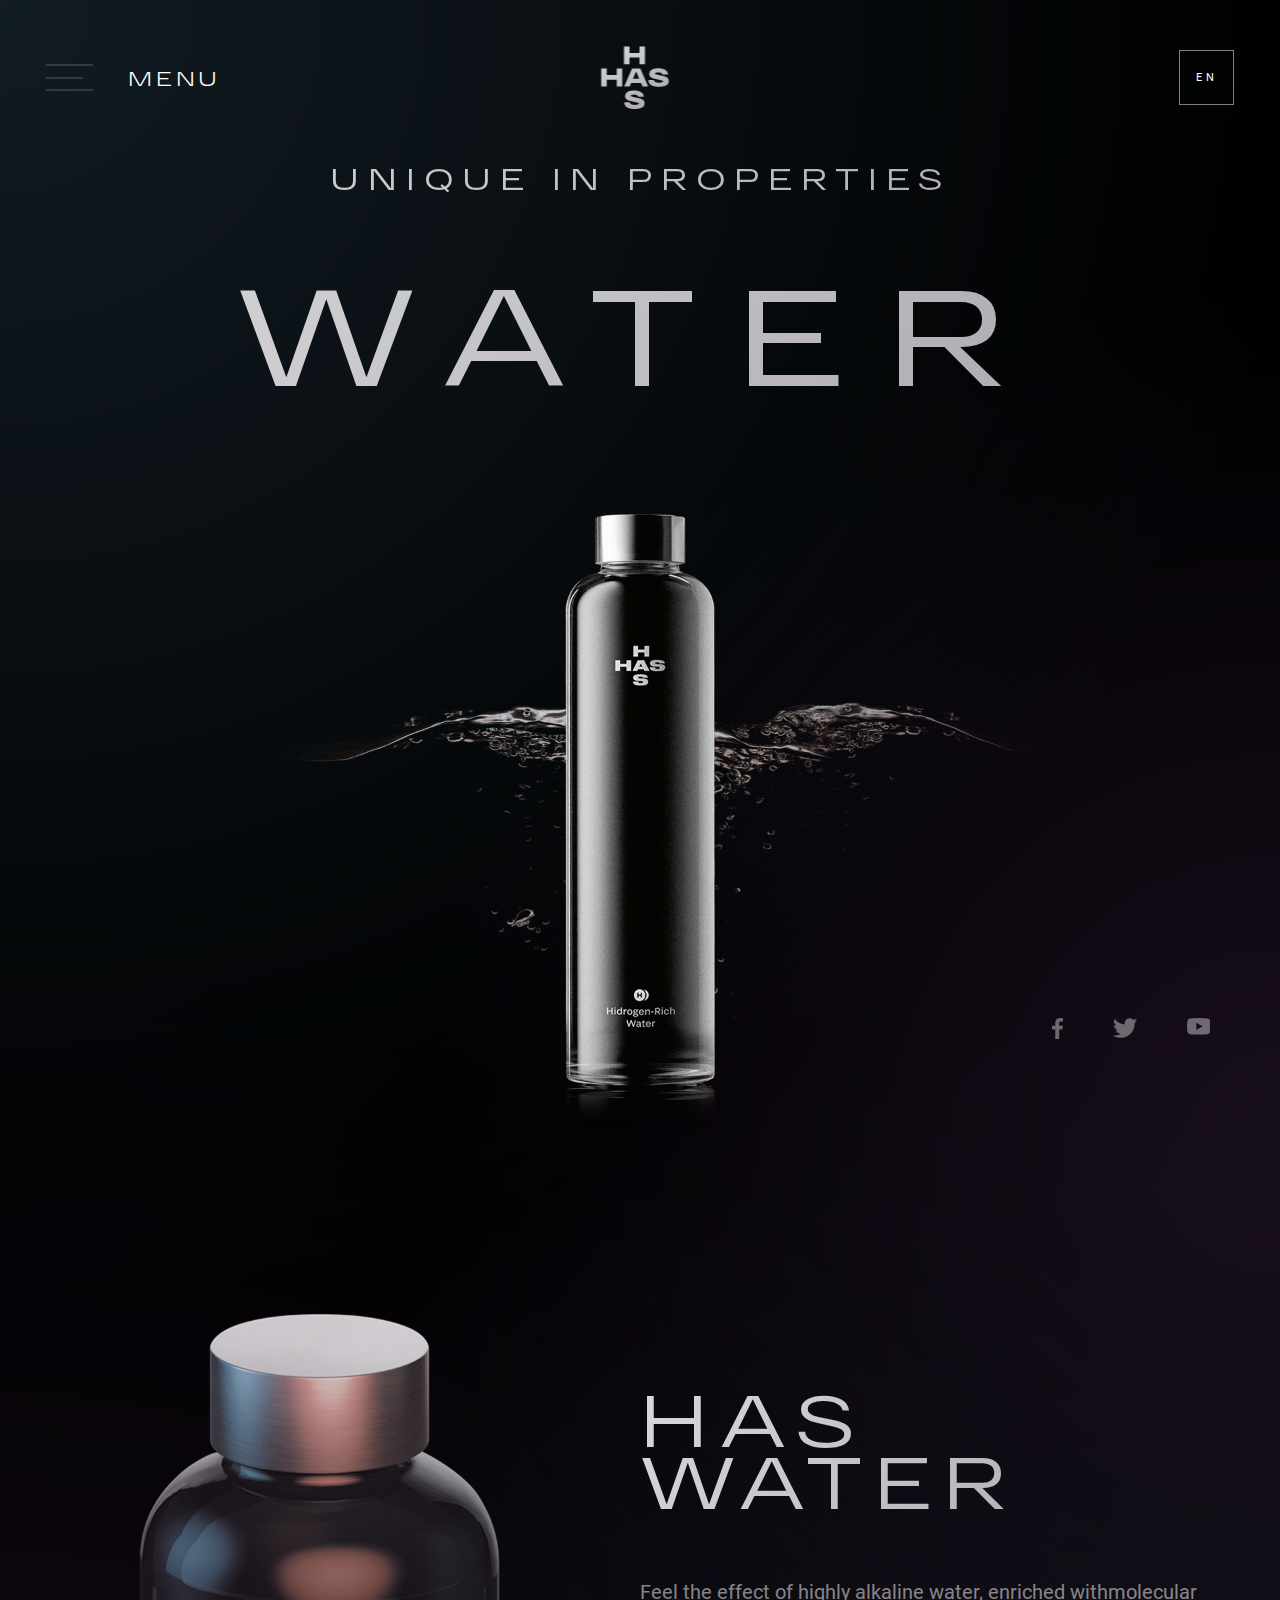
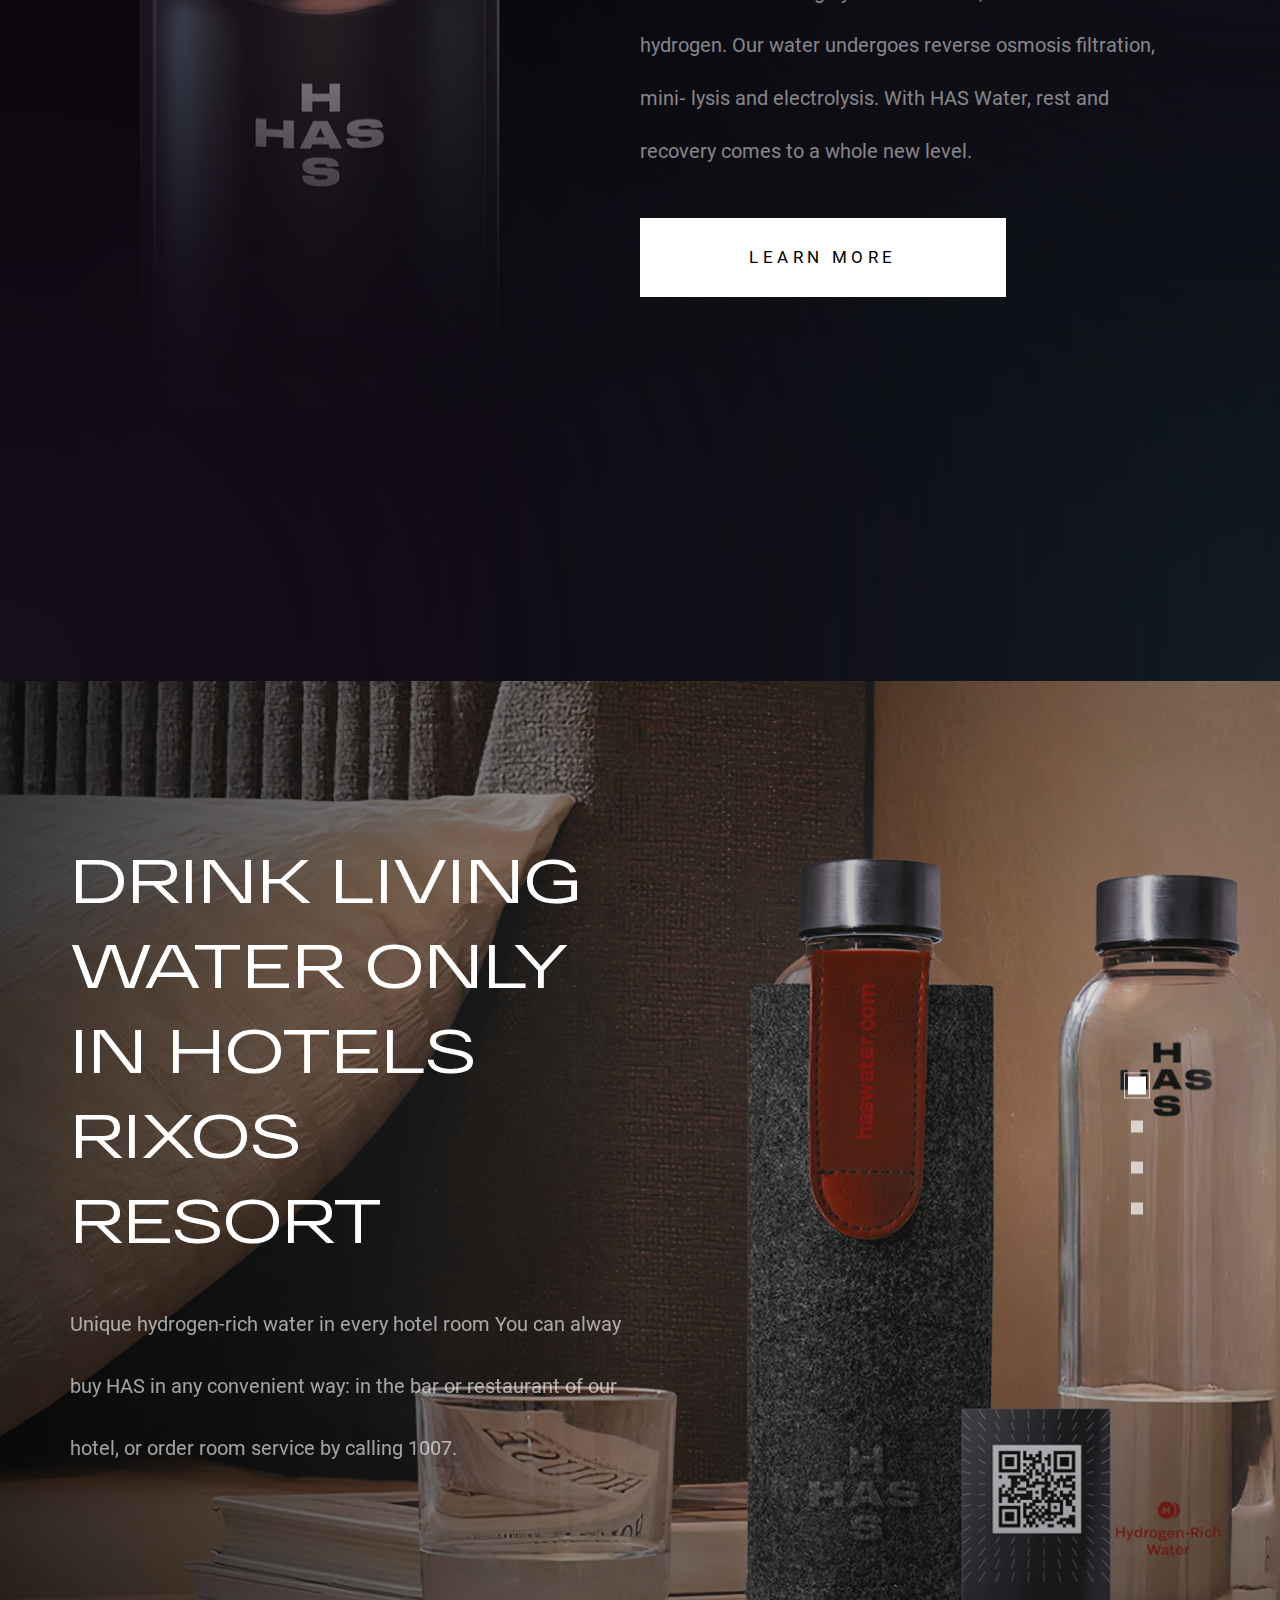
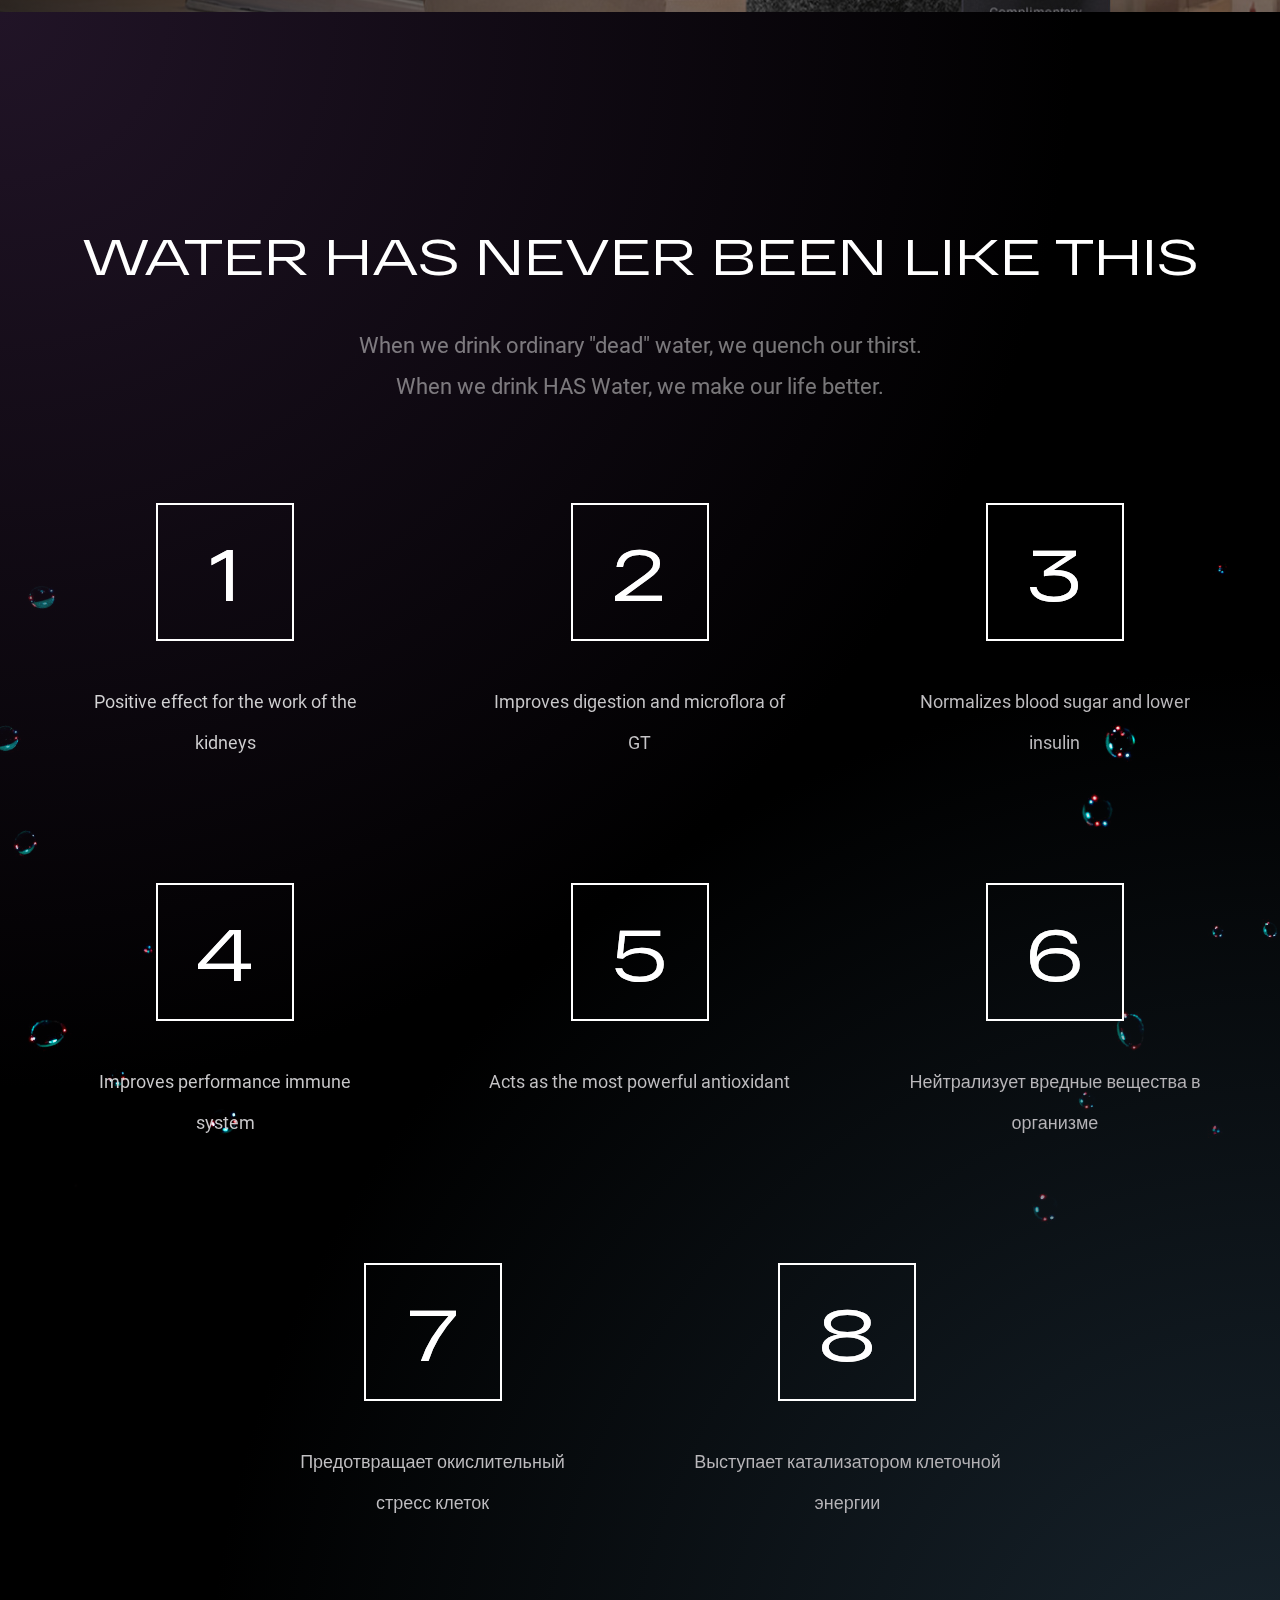
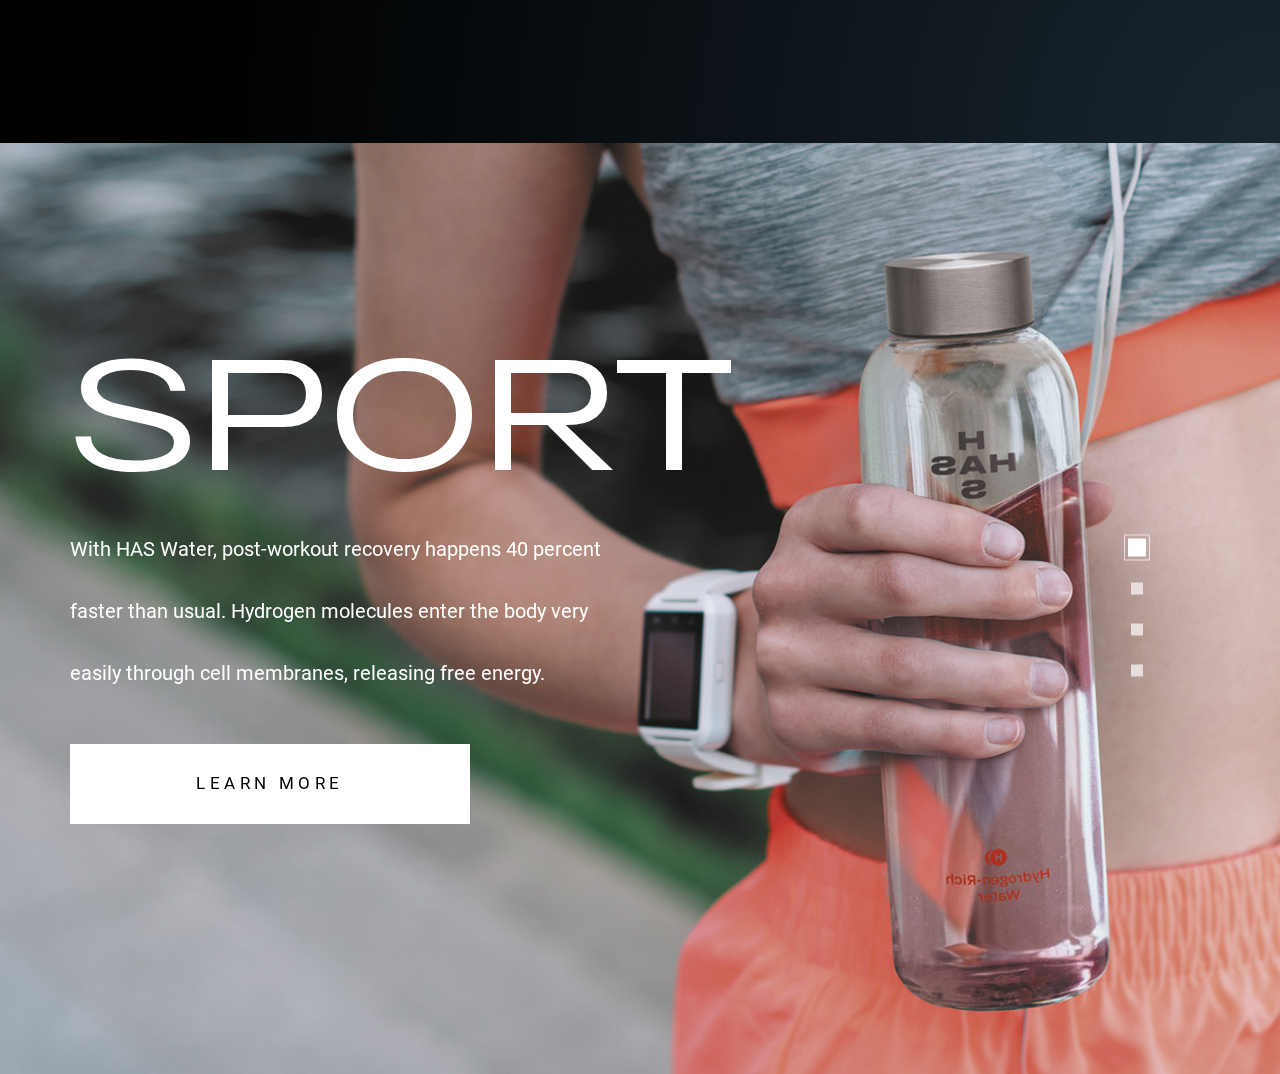
==== home.html @ 32424154 "Р009" ====
<!DOCTYPE html>
<html lang="RU">

<head>
	<meta charset="UTF-8">
	<meta name="viewport" content="width=device-width">
	<link rel="icon" href="./img/favicon.ico"> <!-- Генератор фавикон - https://realfavicongenerator.net/ -->
	<title>ТопВерстка</title>
	<meta name="description" content="Описание сайта">

	<link rel="stylesheet" href="./css/style.css">
</head>

<body>
	<div class="wrapper">
		<header class="header">
			<button class="header__burger" type="button">
				<span class="header__burger-icon">
					<span class="header__burger-line"></span>
				</span>
				MENU
			</button>

			<a class="header__logo logo" href="/">
				<img class="logo__img" src="img/logo.png" alt="HAS">
			</a>

			<button class="header__lang" type="button">en</button>
		</header>

		<main>
			<div class="main-bg">
				<section class="hero">
					<div class="hero__scroll-down">
						<div class="scroll-down">
							<div class="scroll-down__mouse">
								<div class="scroll-down__wheel"></div>
							</div>
							<p class="scroll-down__desc">SCROLL DOWN</p>
						</div>
					</div>
	
					<div class="hero__inner">
						<div class="hero__content">
							<div class="container">
								<p class="hero__subtitle title">UNIQUE IN PROPERTIES</p>
								<h1 class="hero__title title">WATER</h1>
							</div>
						</div>
		
						<div class="hero__img">
							<div class="hero__wing">
								<div class="hero__wing-left">
									<picture class="hero__wing-left-picture">
										<!-- <source srcset="img/plug/wing-left.webp" type="image/webp"> -->
										<img class="hero__wing-left-picture-img" src="img/hero/wing-left.png" alt="water">
									</picture>
								</div>
								<div class="hero__wing-right">
									<picture class="hero__wing-right-picture">
										<!-- <source srcset="img/plug/wing-right.webp" type="image/webp"> -->
										<img class="hero__wing-right-picture-img" src="img/hero/wing-right.png" alt="water">
									</picture>
								</div>
							</div>
							<picture class="hero__picture">
								<!-- <source srcset="img/hero/hero.webp" type="image/webp"> -->
								<img class="hero__picture-img" src="img/hero/hero.png" alt="water">
							</picture>
						</div>
					</div>
	
					<ul class="hero__social social">
						<li class="social__item">
							<a class="social__link" href="#">
								<img class="social__icon" src="img/icons/fb.png" alt="facebook" width="11" height="21">
							</a>
						</li>
						<li class="social__item">
							<a class="social__link" href="#">
								<img class="social__icon" src="img/icons/tw.png" alt="twitter" width="24" height="20">
							</a>
						</li>
						<li class="social__item">
							<a class="social__link" href="#">
								<img class="social__icon" src="img/icons/yt.png" alt="youtube" width="23" height="17">
							</a>
						</li>
					</ul>
				</section>
	
				<section class="has-water">
					<div class="container">
						<div class="has-water__inner">
							<div class="has-water__top">
								<div class="has-water__img">
									<picture class="has-water__picture">
										<!-- <source srcset="img/hero/hero.webp" type="image/webp"> -->
										<img class="has-water__picture-img" src="img/has-water.png" alt="water">
									</picture>
								</div>
			
								<h2 class="has-water__title title">has water</h2>
							</div>
		
							<div class="has-water__bottom">
								<p class="has-water__desc">Feel the effect of highly alkaline water, enriched withmolecular hydrogen. Our water undergoes reverse osmosis filtration, mini&#8209;&nbsp;lysis and electrolysis. With HAS Water, rest and recovery&nbsp;comes to a whole new level.</p>
								<a class="has-water__more btn btn_primary" href="">LEARN MORE</a>
							</div>
						</div>
					</div>
				</section>
			</div>

			<section class="main-slider swiper">
				<ul class="swiper-wrapper">
					<li class="swiper-slide">
						<div class="main-slider__item main-slider__item_shadow">
							<picture>
								<img class="main-slider__img" src="img/main-slider.jpg" alt="water">
							</picture>
							<div class="container">
								<div class="main-slider__content">
									<h2 class="main-slider__title">DRINK LIVING<br>WATER ONLY<br>IN HOTELS<br>RIXOS RESORT</h2>
									<p class="main-slider__desc">Unique hydrogen-rich water in every hotel room You can alway buy HAS in any convenient way: in the bar or restaurant of our hotel, or order room service by calling 1007.</p>
								</div>
							</div>
						</div>
					</li>
					<li class="swiper-slide">
						<div class="main-slider__item main-slider__item_shadow">
							<picture>
								<img class="main-slider__img" src="img/main-slider.jpg" alt="water">
							</picture>
							<div class="container">
								<div class="main-slider__content">
									<h2 class="main-slider__title">DRINK LIVING WATER ONLY IN HOTELS RIXOS RESORT</h2>
									<p class="main-slider__desc">Unique hydrogen-rich water in every hotel room You can alway buy HAS in any convenient way: in the bar or restaurant of our hotel, or order room service by calling 1007.</p>
								</div>
							</div>
						</div>
					</li>
					<li class="swiper-slide">
						<div class="main-slider__item main-slider__item_shadow">
							<picture>
								<img class="main-slider__img" src="img/main-slider.jpg" alt="water">
							</picture>
							<div class="container">
								<div class="main-slider__content">
									<h2 class="main-slider__title">DRINK LIVING WATER ONLY IN HOTELS RIXOS RESORT</h2>
									<p class="main-slider__desc">Unique hydrogen-rich water in every hotel room You can alway buy HAS in any convenient way: in the bar or restaurant of our hotel, or order room service by calling 1007.</p>
								</div>
							</div>
						</div>
					</li>
					<li class="swiper-slide">
						<div class="main-slider__item main-slider__item_shadow">
							<picture>
								<img class="main-slider__img" src="img/main-slider.jpg" alt="water">
							</picture>
							<div class="container">
								<div class="main-slider__content">
									<h2 class="main-slider__title">DRINK LIVING WATER ONLY IN HOTELS RIXOS RESORT</h2>
									<p class="main-slider__desc">Unique hydrogen-rich water in every hotel room You can alway buy HAS in any convenient way: in the bar or restaurant of our hotel, or order room service by calling 1007.</p>
								</div>
							</div>
						</div>
					</li>
				</ul>

				<div class="main-slider__pagination swiper-pagination"></div>
			</section>

			<section class="features">
				<div class="features__inner container">
					<h2 class="features__title">WATER HAS NEVER BEEN LIKE THIS</h2>
					<p class="features__desc">When we drink ordinary "dead" water, we quench our thirst. When we drink HAS Water, we make our life better.</p>

					<ol class="features__list">
						<li class="features__item">Positive effect for the work of the kidneys</li>
						<li class="features__item">Improves digestion and microflora of GT</li>
						<li class="features__item">Normalizes blood sugar and lower insulin</li>
						<li class="features__item">Improves performance immune system</li>
						<li class="features__item">Acts as the most powerful antioxidant</li>
						<li class="features__item">Нейтрализует вредные вещества в организме</li>
						<li class="features__item">
							<span class="features__item-desc">Предотвращает окислительный стресс клеток</span>
						</li>
						<li class="features__item">
							<span class="features__item-desc features__item-desc_last">Выступает катализатором клеточной энергии</span>
						</li>
					</ol>
				</div>
			</section>

			<section class="main-slider swiper">
				<ul class="swiper-wrapper">
					<li class="swiper-slide">
						<div class="main-slider__item">
							<picture>
								<img class="main-slider__img" src="img/main-slider-1.jpg" alt="woman">
							</picture>
							<div class="container">
								<div class="main-slider__content">
									<h2 class="main-slider__title-lg">SPORT</h2>
									<p class="main-slider__desc main-slider__desc_light">With HAS Water, post-workout recovery happens 40 percent faster than usual. Hydrogen molecules enter the body very easily through cell membranes, releasing free energy.</p>
									<a class="main-slider__more btn btn_primary" href="#">LEARN MORE</a>
								</div>
							</div>
						</div>
					</li>
					<li class="swiper-slide">
						<div class="main-slider__item">
							<picture>
								<img class="main-slider__img" src="img/main-slider-1.jpg" alt="woman">
							</picture>
							<div class="container">
								<div class="main-slider__content">
									<h2 class="main-slider__title-lg">SPORT</h2>
									<p class="main-slider__desc main-slider__desc_light">With HAS Water, post-workout recovery happens 40 percent faster than usual. Hydrogen molecules enter the body very easily through cell membranes, releasing free energy.</p>
									<a class="main-slider__more btn btn_primary" href="#">LEARN MORE</a>
								</div>
							</div>
						</div>
					</li>
					<li class="swiper-slide">
						<div class="main-slider__item">
							<picture>
								<img class="main-slider__img" src="img/main-slider-1.jpg" alt="woman">
							</picture>
							<div class="container">
								<div class="main-slider__content">
									<h2 class="main-slider__title-lg">SPORT</h2>
									<p class="main-slider__desc main-slider__desc_light">With HAS Water, post-workout recovery happens 40 percent faster than usual. Hydrogen molecules enter the body very easily through cell membranes, releasing free energy.</p>
									<a class="main-slider__more btn btn_primary" href="#">LEARN MORE</a>
								</div>
							</div>
						</div>
					</li>
					<li class="swiper-slide">
						<div class="main-slider__item">
							<picture>
								<img class="main-slider__img" src="img/main-slider-1.jpg" alt="woman">
							</picture>
							<div class="container">
								<div class="main-slider__content">
									<h2 class="main-slider__title-lg">SPORT</h2>
									<p class="main-slider__desc main-slider__desc_light">With HAS Water, post-workout recovery happens 40 percent faster than usual. Hydrogen molecules enter the body very easily through cell membranes, releasing free energy.</p>
									<a class="main-slider__more btn btn_primary" href="#">LEARN MORE</a>
								</div>
							</div>
						</div>
					</li>
				</ul>

				<div class="main-slider__pagination swiper-pagination"></div>
			</section>

			<!--<section class="hydrogen">
				<div class="container">
					<div class="hydrogen__content">
						<h2 class="hydrogen__title">
							<span class="hydrogen__title-mark">A LOT OF</span>
							HYDROGEN
						</h2>
						<div class="hydrogen__desc">
							<p class="hydrogen__paragraph">Our water has a high concentration of molecular hydrogen. The be-nefits of hydrogen water are ability to suppress oxidative processes.</p>
							<p class="hydrogen__paragraph">Thereby reducing the amount of free radicals, which improves human well-being.Free radicals can damage body tissues, contributing to the acceleration of the aging process and the appearance of various dis-eases:cardiovascular diseases, Alzheimer's disease, dementia, mali-gnant tumors, autoimmune diseases.</p>
						</div>
					</div>
				</div>
			</section>

			<section class="quality">
				<div class="quality__bg">
					<picture>
						<img class="quality__bg-img" src="img/quality.jpg" alt="lab">
					</picture>
				</div>

				<div class="container">
					<div class="quality__content">
						<h2 class="quality__title">JAPANESE QUALITY</h2>
						<div class="quality__desc">
							<p class="quality__paragraph">Our water is produced on Japanese equipment of the company
								enagic. It is a leading manufacturer of alkaline ionizers with
								forty years of experience. Enagic devices are the only ones
								in the world have the status of medical devices.</p>
							<p class="quality__paragraph">They have been approved by the FDA for therapeutic use.
								HASTECH exclusive representative of the company
								Enagic in Turkey</p>
						</div>
						<a class="quality__more btn btn_primary" href="#">LEARN MORE</a>
					</div>
				</div>
			</section>

			<section class="how-works">
				<div class="how-works__content container">
					<h2 class="how-works__title">HOW IT WORKS?</h2>

					<ol class="how-works__list">
						<li class="how-works__item">
							<div class="how-works__item-bg">
								<picture>
									<img class="how-works__item-img" src="img/how-works/how-works-1.jpg" alt="1">
								</picture>
							</div>

							<h3 class="how-works__item-title">1</h3>
							<p class="how-works__item-desc">Когда человек выпивает всего литр живой воды,
								начинается регенерация всех клеток организма. HAS Water практически моментально попадает
								в мембрану клетки и предотвращает ее окисли-
								тельный процесс.</p>
						</li>
						<li class="how-works__item">
							<div class="how-works__item-bg">
								<picture>
									<img class="how-works__item-img" src="img/how-works/how-works-2.jpg" alt="2">
								</picture>
							</div>

							<h3 class="how-works__item-title">2</h3>
							<p class="how-works__item-desc">Когда человек выпивает всего литр живой воды,
								начинается регенерация всех клеток организма. HAS Water практически моментально попадает
								в мембрану клетки и предотвращает ее окисли-
								тельный процесс.</p>
						</li>
						<li class="how-works__item">
							<div class="how-works__item-bg">
								<picture>
									<img class="how-works__item-img" src="img/how-works/how-works-3.jpg" alt="3">
								</picture>
							</div>

							<h3 class="how-works__item-title">3</h3>
							<p class="how-works__item-desc">Когда человек выпивает всего литр живой воды,
								начинается регенерация всех клеток организма. HAS Water практически моментально попадает
								в мембрану клетки и предотвращает ее окисли-
								тельный процесс.</p>
						</li>
					</ol>
				</div>
			</section>

			<section class="has-food">
				<div class="has-food__bg">
					<picture>
						<img class="has-food__bg-img" src="img/has-food.jpg" alt="food">
					</picture>
				</div>

				<div class="has-food__content-bg">
					<div class="container">
						<div class="has-food__content">
							<h2 class="has-food__title">HASFOOD</h2>
							<div class="has-food__desc">
								<p class="has-food__paragraph">with maximum hydrogen water supply
									pH 11.5 dissolves oil and washes from
									the surface of the fruit, vegetables and
									herbs chemicals and pesticides oil based.</p>
		
								<p class="has-food__paragraph">At the same time, vegetables and fruits
									are saturated active hydrogen and
									characteristic microphenomena, decrease
									in their acidity, you get a natural fragrance,
									expiration date storage Max.</p>
		
								<p class="has-food__paragraph">When soaking meat and fish removes
									excess fat and unwanted substances.When cooked, meat and fish turn out
									very tender and juicy, retain amazing
									pungent taste and smell.</p> 
									
								<p class="has-food__paragraph">You will<br>
									appreciate the improved the taste of
									food cooked on our unique water with
									active hydrogen.</p>
							</div>
						</div>
					</div>
				</div>
			</section>

			<section class="main-final">
				<h2 class="main-final__title">NOT A DAY<br>WITHAUT WATER</h2>
			</section>-->
		</main>
	</div>

	<!-- Подключение скриптов -->
	<script src="js/libs/swiper-bundle.min.js"></script>
	<script src="js/index.js"></script>
</body>

</html>
---- css/style.css ----
@charset "UTF-8";
@font-face {
  font-family: "RF Dewi Expanded";
  font-style: normal;
  font-weight: 700;
  font-stretch: 100%;
  font-display: swap;
  src: url("../fonts/RFDewi/RFDewiExpanded-Bold.woff2") format("woff2");
}
@font-face {
  font-family: "RF Dewi Expanded";
  font-style: normal;
  font-weight: 600;
  font-stretch: 100%;
  font-display: swap;
  src: url("../fonts/RFDewi/RFDewiExpanded-Semibold.woff2") format("woff2");
}
@font-face {
  font-family: "RF Dewi Expanded";
  font-style: normal;
  font-weight: 400;
  font-stretch: 100%;
  font-display: swap;
  src: url("../fonts/RFDewi/RFDewiExpanded-Regular.woff2") format("woff2");
}
@font-face {
  font-family: "RF Dewi Expanded";
  font-style: normal;
  font-weight: 300;
  font-stretch: 100%;
  font-display: swap;
  src: url("../fonts/RFDewi/RFDewiExpanded-Light.woff2") format("woff2");
}
@font-face {
  font-family: "Roboto";
  font-style: normal;
  font-weight: 400;
  font-stretch: 100%;
  font-display: swap;
  src: url("../fonts/Roboto/Roboto-Regular.woff2") format("woff2");
}
:root {
  --ffMain: "Roboto", sans-serif;
  --ffHeader: "RF Dewi Expanded", sans-serif;
  --tr: .3s;
  --radius: 16px;
}

:root {
  --white: #fff;
  --gray: rgba(255, 255, 255, .5);
  --main: #a8a5aa;
  --second: #747474;
  --accent: #399478;
  --accent-hover: #44BD99;
  --accent-active: #37866E;
  --accent2: #DC8B2D;
  --accent2-active: #C27B29;
  --outline: #C0C0C0;
  --bg-page: #000;
  --bg-block: #F8F8F8;
  --error: #E83D3D;
}

* {
  margin: 0;
  padding: 0;
  border: 0;
}

*,
*:before,
*:after {
  -moz-box-sizing: border-box;
  -webkit-box-sizing: border-box;
  box-sizing: border-box;
}

:focus,
:active {
  outline: none;
}

:focus-visible {
  outline: none;
}

nav,
footer,
header,
aside {
  display: block;
}

html,
body {
  height: 100%;
  width: 100%;
  font-size: 100%;
  line-height: 1;
  -ms-text-size-adjust: 100%;
  -moz-text-size-adjust: 100%;
  -webkit-text-size-adjust: 100%;
  -webkit-tap-highlight-color: rgba(0, 0, 0, 0);
}

input,
button,
textarea {
  font-family: inherit;
}

input::-ms-clear {
  display: none;
}

input[type=submit] {
  cursor: pointer;
}

button {
  background: none;
  cursor: pointer;
  transition: var(--tr);
}

button::-moz-focus-inner {
  padding: 0;
  border: 0;
}

a {
  color: inherit;
  transition: var(--tr);
}

a,
a:visited {
  text-decoration: none;
}

ul li {
  list-style: none;
  list-style-position: inside;
}

ol li {
  list-style-position: inside;
}

img, svg {
  width: 100%;
  height: 100%;
  object-fit: contain;
  vertical-align: top;
}

h1,
h2,
h3,
h4,
h5,
h6 {
  font-size: inherit;
  font-weight: inherit;
}

.swiper {
  position: relative;
  width: 100%;
}

.swiper-vertical .swiper-wrapper {
  flex-direction: column;
}

.swiper-wrapper {
  position: relative;
  width: 100%;
  height: 100%;
  z-index: 1;
  display: flex;
  transition-property: transform;
  box-sizing: content-box;
}

.swiper-slide {
  flex-shrink: 0;
  width: 100%;
  position: relative;
}

.swiper-button-disabled {
  opacity: 0.4;
}

body {
  font-family: var(--ffMain);
  color: var(--white);
  font-size: 16px;
  font-weight: 400;
  font-style: normal;
  line-height: 1.5;
  background: var(--bg-page);
}
body._lock {
  overflow: hidden;
}

.wrapper {
  position: relative;
  width: 100%;
  min-height: 100%;
  display: flex;
  flex-direction: column;
}

.container {
  max-width: 1172px;
  width: 100%;
  padding: 0 16px;
  margin: 0 auto;
}
@media (max-width: 1171px) {
  .container {
    max-width: 960px;
  }
}
@media (max-width: 1023px) {
  .container {
    max-width: 720px;
  }
}

.section {
  margin: 62px 0;
}
@media (max-width: 767px) {
  .section {
    margin: 40px 0;
  }
}
@media (max-width: 374px) {
  .section {
    margin: 30px 0;
  }
}

/* Стили анимации пульсации кругов */
@keyframes pulse {
  0% {
    transform: scale(0.5);
    opacity: 0;
  }
  50% {
    opacity: 0.7;
  }
  100% {
    transform: scale(0.9);
    opacity: 0;
  }
}
/* Стили кроссбраузерной анимации пульсации кругов */
@-webkit-keyframes pulse {
  0% {
    transform: scale(0.5);
    opacity: 0;
  }
  50% {
    opacity: 0.7;
  }
  100% {
    transform: scale(0.9);
    opacity: 0;
  }
}
/* Стили анимации блика для кнопок */
@keyframes sheens {
  0%, 79% {
    opacity: 0;
    filter: alpha(opacity=0);
    -webkit-transform: rotateZ(60deg) translate(-5em, 7.5em);
    transform: rotateZ(60deg) translate(-5em, 7.5em);
  }
  80% {
    opacity: 1;
    filter: alpha(opacity=100);
    -webkit-transform: rotateZ(60deg) translate(-5em, 7.5em);
    transform: rotateZ(60deg) translate(-5em, 7.5em);
  }
  95% {
    opacity: 1;
    filter: alpha(opacity=100);
    -webkit-transform: rotateZ(60deg) translate(1em, -11em);
    transform: rotateZ(60deg) translate(1em, -11em);
  }
  to {
    opacity: 0;
    filter: alpha(opacity=0);
    -webkit-transform: rotateZ(60deg) translate(1em, -9em);
    transform: rotateZ(60deg) translate(1em, -9em);
  }
}
/* Стили кроссбраузерной анимации блика для кнопок */
@-webkit-keyframes sheens {
  0%, 79% {
    opacity: 0;
    filter: alpha(opacity=0);
    -webkit-transform: rotateZ(60deg) translate(-5em, 7.5em);
    transform: rotateZ(60deg) translate(-5em, 7.5em);
  }
  80% {
    opacity: 1;
    filter: alpha(opacity=100);
    -webkit-transform: rotateZ(60deg) translate(-5em, 7.5em);
    transform: rotateZ(60deg) translate(-5em, 7.5em);
  }
  95% {
    opacity: 1;
    filter: alpha(opacity=100);
    -webkit-transform: rotateZ(60deg) translate(1em, -11em);
    transform: rotateZ(60deg) translate(1em, -11em);
  }
  to {
    opacity: 0;
    filter: alpha(opacity=0);
    -webkit-transform: rotateZ(60deg) translate(1em, -9em);
    transform: rotateZ(60deg) translate(1em, -9em);
  }
}
/* Стили анимации полоски в квизе */
@keyframes moveIt {
  from {
    background-position: 0 center;
  }
  to {
    background-position: 48px center;
  }
}
/* Стили кроссбраузерной анимации полоски в квизе */
@-webkit-keyframes moveIt {
  from {
    background-position: 0 center;
  }
  to {
    background-position: 48px center;
  }
}
@keyframes showElem {
  from {
    opacity: 0;
  }
  to {
    opacity: 1;
  }
}
@keyframes sendPreloader {
  from {
    transform: translate(-50%, -50%) rotate(0);
  }
  to {
    transform: translate(-50%, -50%) rotate(360deg);
  }
}
/*
* Пример использования компонента кнопки
* <button class="btn btn_primary">Акцентная кнопка</button>
* <button class="btn btn_second btn_icon">Кнопка с иконкой вторичного цвета</button>
* <button class="btn btn_primary btn_icon btn_icon-arrow btn_icon-left">Кнопка с иконкой с левой стороны акцентного цвета</button>
*/
:root {
  --btn-primary-default: #467EF3;
  --btn-primary-pressed: #3865C2;
  --btn-primary-disabled: #B5CBFA;
  --btn-second-default: #D1DFFC;
  --btn-second-pressed: #BDC9E3;
  --btn-second-disabled: #99B8F8;
}

.btn {
  display: inline-flex;
  justify-content: center;
  align-items: center;
  padding: 27px;
  font-size: 17px;
  letter-spacing: 0.26em;
  text-transform: uppercase;
  transition: var(--tr);
}
.btn:hover {
  opacity: 0.61;
}
@media (max-width: 767px) {
  .btn {
    padding: 17px;
    font-size: 11px;
  }
}

.btn_primary {
  color: black;
  background: var(--white);
}

.btn_second {
  color: #467EF3;
  background: var(--btn-second-default);
}
@media (min-width: 769px) {
  .btn_second:hover {
    box-shadow: 0px 5px 20px rgba(70, 126, 243, 0.5);
  }
}
.btn_second:active {
  background: var(--btn-second-pressed);
}

.btn_linear {
  padding: 5px;
}
@media (min-width: 769px) {
  .btn_linear:hover {
    color: var(--btn-primary-pressed);
  }
}
.btn_linear:active {
  color: var(--btn-primary-pressed);
}

.btn_icon {
  display: flex;
  align-items: center;
  justify-content: space-between;
  text-align: left;
}
.btn_icon svg {
  width: 24px;
  height: 24px;
  margin-left: 12px;
}

.btn_icon-left svg {
  margin-left: 0;
  margin-right: 12px;
}

.btn_center {
  justify-content: center;
}

@media (min-width: 769px) {
  .link:hover {
    color: var(--accent-hover);
  }
}
.link:active {
  color: var(--accent-active);
}

.choice-chips {
  width: fit-content;
  font-size: 14px;
  font-weight: 600;
  color: var(--main);
  padding: 12px 24px;
  background: #F8F8F8;
  border-radius: 100px;
}
@media (min-width: 769px) {
  .choice-chips:hover {
    color: var(--accent);
    background: #EFF7F5;
  }
}
.choice-chips:active {
  color: #fff;
  background: var(--accent);
}
.choice-chips._active {
  color: #fff;
  background: var(--accent);
}

.choice-chips_disabled {
  color: var(--second);
  background: #F8F8F8;
  pointer-events: none;
}

.slider-arrow {
  width: 56px;
  height: 56px;
  display: flex;
  align-items: center;
  justify-content: center;
  background: var(--accent);
  border-radius: 50%;
}
@media (min-width: 769px) {
  .slider-arrow:hover {
    background: var(--accent-hover);
  }
}
.slider-arrow:active {
  background: var(--accent-active);
}
.slider-arrow.swiper-button-disabled {
  background: #F8F8F8;
}
.slider-arrow.swiper-button-disabled svg path {
  fill: var(--second);
}
.slider-arrow svg {
  width: 24px;
  height: 24px;
}

.form {
  display: flex;
  flex-direction: column;
  align-items: center;
}

.form-elem {
  position: relative;
  width: 100%;
}
.form-elem:not(:first-child) {
  margin: 8px 0 0 0;
}

.form-elem input {
  height: 60px;
}

.form-elem textarea {
  max-width: 100%;
  min-width: 100%;
  min-height: 164px;
  transition: 0s;
}

.form-elem__area {
  width: 100%;
  background: #F9F9F9;
  border-radius: 8px;
  padding: 30px 12px 12px 12px;
  transition: var(--tr);
}
.form-elem__area:hover {
  background: #F4F4F4;
}
.form-elem__area:focus + .form-elem__label {
  font-size: 10px;
  color: var(--second);
  transform: translate(0, calc(-50% - 9px));
}
.form-elem__area:not(:placeholder-shown).form-elem__area:not(:focus) + .form-elem__label {
  font-size: 10px;
  color: var(--second);
  transform: translate(0, calc(-50% - 9px));
}
.form-elem__area._error {
  border: 1px solid var(--error) !important;
}
.form-elem__area._error + .form-elem__label::after {
  opacity: 1;
}

.form-elem__label {
  position: absolute;
  top: 30px;
  left: 12px;
  width: 100%;
  transform: translate(0, -50%);
  font-size: 14px;
  font-weight: 400;
  pointer-events: none;
  transition: var(--tr);
}
.form-elem__label::after {
  content: "Error";
  font-size: inherit;
  color: var(--error);
  margin: 0 0 0 6px;
  opacity: 0;
}

.form-elem__required {
  position: absolute;
  top: 50%;
  right: 12px;
  display: block;
  transform: translate(0, -50%);
  font-size: 14px;
  color: var(--main);
  pointer-events: none;
}

.modal {
  position: fixed;
  z-index: 1;
  top: 0;
  left: 0;
  width: 100%;
  height: 100%;
  background: rgba(0, 0, 0, 0.3);
  overflow: hidden;
  visibility: hidden;
  opacity: 0;
  transition: var(--tr);
}
.modal._show {
  visibility: visible;
  opacity: 1;
  overflow-y: auto;
}
.modal._show .modal__body {
  transform: translate(0, 0);
}

.modal__body {
  min-height: 100%;
  transform: translate(0, 100vh);
  display: flex;
  justify-content: center;
  align-items: center;
  padding: 30px 16px;
  transition: var(--tr);
}
.modal__body h2 {
  margin: 0 0 8px 0;
}

.modal__content {
  position: relative;
  max-width: 540px;
  background: #fff;
  border-radius: var(--radius);
  padding: 40px 40px 32px 40px;
}

.modal__big-icon {
  width: 177px;
  height: 177px;
  margin: 40px auto 24px auto;
}

.modal__title {
  font-size: 32px;
  font-weight: 900;
  text-align: center;
}

.modal__form {
  margin: 32px 0 0 0;
}

.modal__attention {
  font-size: 14px;
  color: var(--second);
  line-height: 1.3;
  margin: 14px 0 0 0;
}

.modal__submit {
  margin: 15px 0 0 0;
}

.modal__close {
  position: absolute;
  top: 16px;
  right: 16px;
  width: 24px;
  height: 24px;
}
.modal__close span {
  position: absolute;
  top: 50%;
  left: 50%;
  width: 20px;
  height: 2px;
  background: var(--main);
  border-radius: 100px;
}
.modal__close span:nth-child(1) {
  transform: translate(-50%, -50%) rotate(45deg);
}
.modal__close span:nth-child(2) {
  transform: translate(-50%, -50%) rotate(-45deg);
}

.logo__img {
  width: 69px;
  height: 63px;
}
@media (max-width: 767px) {
  .logo__img {
    width: 39px;
    height: 36px;
  }
}

.scroll-down {
  position: absolute;
  bottom: 100%;
  display: inline-flex;
  flex-direction: column;
  align-items: center;
  padding-left: 30px;
  min-height: 504px;
  border-left: 1px solid rgba(255, 255, 255, 0.18);
}

.scroll-down__mouse {
  display: flex;
  justify-content: center;
  margin-bottom: 45px;
  padding: 5px 0;
  width: 23px;
  height: 40px;
  border: 2px solid var(--white);
  border-radius: 16px;
}

.scroll-down__wheel {
  width: 2px;
  height: 8px;
  background: var(--white);
}

.scroll-down__desc {
  font-family: var(--ffHeader);
  font-size: 14px;
  letter-spacing: 0.3em;
  writing-mode: vertical-rl;
  transform: scale(-1, -1);
}

.social {
  display: flex;
  flex-wrap: wrap;
  gap: 50px;
}

.social__icon {
  width: auto;
  height: auto;
}

.social__link:hover {
  opacity: 0.61;
}

.main-bg {
  position: relative;
  margin-top: -155px;
}
.main-bg::before {
  content: "";
  position: absolute;
  left: 0;
  top: 0;
  right: 0;
  bottom: 0;
  background-image: radial-gradient(circle at left top, #192630, transparent 50%), radial-gradient(circle at right center, #211427, transparent 50%), radial-gradient(circle at left bottom, #211427, transparent 50%), radial-gradient(circle at right bottom, #192630, transparent 50%);
  opacity: 0.74;
}
@media (max-width: 767px) {
  .main-bg {
    margin-top: -70px;
  }
}

.title {
  color: transparent;
  font-family: var(--ffHeader);
  letter-spacing: 0.3em;
  background-image: linear-gradient(125deg, #d8d8d9, #a8a5aa);
  background-clip: text;
  -webkit-background-clip: text;
}

.header {
  position: relative;
  z-index: 1;
  display: flex;
  justify-content: space-between;
  align-items: center;
  padding: 46px 85px;
  padding-right: 70px;
}
@media (max-width: 1439px) {
  .header {
    padding: 46px;
  }
}
@media (max-width: 767px) {
  .header {
    padding: 17px 15px;
  }
}

.header__burger {
  display: inline-flex;
  align-items: center;
  color: var(--white);
  font-size: 20px;
  letter-spacing: 0.24em;
  font-family: var(--ffHeader);
  font-weight: 300;
}
.header__burger:hover .header__burger-icon {
  opacity: 1;
}
@media (max-width: 1023px) {
  .header__burger {
    font-size: 0;
  }
}

.header__burger-icon {
  display: flex;
  flex-direction: column;
  justify-content: space-between;
  margin-right: 35px;
  width: 47px;
  height: 27px;
  opacity: 0.14;
  transition: opacity 0.2s;
}
.header__burger-icon .header__burger-line, .header__burger-icon::before, .header__burger-icon::after {
  height: 2px;
  background: var(--white);
}
.header__burger-icon::before, .header__burger-icon::after {
  content: "";
  width: 47px;
}
.header__burger-icon .header__burger-line {
  width: 37px;
}
@media (max-width: 1023px) {
  .header__burger-icon {
    margin: 0;
  }
}
@media (max-width: 767px) {
  .header__burger-icon {
    width: 39px;
    height: 21px;
  }
  .header__burger-icon::before, .header__burger-icon::after {
    content: "";
    width: 39px;
  }
  .header__burger-icon .header__burger-line {
    width: 31px;
  }
}

.header__logo {
  margin: 0 auto;
  transform: translateX(-95%);
}
@media (max-width: 1023px) {
  .header__logo {
    transform: unset;
  }
}

.header__lang {
  padding: 20px 16px;
  color: var(--white);
  font-size: 11px;
  letter-spacing: 0.3em;
  text-transform: uppercase;
  border: 1px solid var(--gray);
}
.header__lang:hover {
  opacity: 0.61;
}
@media (max-width: 1023px) {
  .header__lang {
    border: none;
  }
}
@media (max-width: 767px) {
  .header__lang {
    padding: 10px;
  }
}

.footer {
  margin: auto 0 0 0;
}

.hero {
  position: relative;
  display: flex;
  align-items: flex-start;
  padding-top: 165px;
}
@media (max-width: 767px) {
  .hero {
    padding-top: 105px;
  }
}

.hero__inner {
  flex-grow: 1;
}

.hero__content {
  text-align: center;
  margin-bottom: 92px;
  overflow: hidden;
}
@media (max-width: 1023px) {
  .hero__content {
    margin-bottom: 60px;
  }
}

.hero__subtitle {
  margin-bottom: 50px;
  font-size: 30px;
  line-height: 27px;
}
@media (max-width: 1023px) {
  .hero__subtitle {
    font-size: 24px;
  }
}
@media (max-width: 767px) {
  .hero__subtitle {
    margin-bottom: 24px;
    font-size: 12px;
    line-height: 11px;
  }
}

.hero__title {
  font-size: 204px;
  line-height: 180px;
}
@media (max-width: 1439px) {
  .hero__title {
    font-size: 10.625vw;
  }
}
@media (max-width: 1023px) {
  .hero__title {
    font-size: 49px;
    line-height: 43px;
  }
}

.hero__img {
  position: relative;
  text-align: center;
  overflow: hidden;
}

.hero__wing {
  position: absolute;
  top: -19%;
  left: 50%;
  z-index: -1;
  width: 71.875vw;
  padding-top: 88.84057%;
  transform: translateX(-50%);
}
@media (max-width: 767px) {
  .hero__wing {
    top: -16%;
    width: 150vw;
  }
}

.hero__wing-left {
  position: absolute;
  top: 0;
  left: 0;
  width: 50%;
}

.hero__wing-left-picture-img {
  width: 100%;
  height: auto;
}

.hero__wing-right {
  position: absolute;
  top: 0;
  right: 0;
  width: 50%;
}

.hero__wing-right-picture-img {
  width: 100%;
  height: auto;
}

.hero__picture-img {
  position: relative;
  width: 11.6666666667vw;
  height: auto;
}
@media (max-width: 767px) {
  .hero__picture-img {
    width: 25vw;
  }
}

.hero__scroll-down {
  position: sticky;
  top: 850px;
  left: 90px;
}
@media (max-width: 1439px) {
  .hero__scroll-down {
    display: none;
  }
}

.hero__social {
  position: absolute;
  bottom: 90px;
  right: 70px;
}
@media (max-width: 1023px) {
  .hero__social {
    display: none;
  }
}

.has-water {
  padding-top: 505px;
  padding-bottom: 30%;
}
@media (max-width: 1439px) {
  .has-water {
    padding-top: 255px;
  }
}
@media (max-width: 1023px) {
  .has-water {
    padding-top: 155px;
    padding-bottom: 155px;
  }
}
@media (max-width: 767px) {
  .has-water {
    padding-top: 80px;
    padding-bottom: 80px;
  }
}

.has-water__inner {
  position: relative;
  margin-left: auto;
  width: 50%;
}
@media (max-width: 1023px) {
  .has-water__inner {
    width: 100%;
  }
}

@media (max-width: 1023px) {
  .has-water__top {
    display: grid;
    grid-template-columns: 1fr 2fr;
    align-items: center;
    gap: 80px;
  }
}
@media (max-width: 424px) {
  .has-water__top {
    grid-template-columns: 1.3fr 1fr;
    gap: 30px;
  }
}

.has-water__title {
  margin-right: -90px;
  margin-bottom: 55px;
  font-size: 72px;
  line-height: 62px;
  letter-spacing: 0.16em;
  text-transform: uppercase;
}
@media (max-width: 1919px) {
  .has-water__title {
    margin-right: 0;
  }
}
@media (max-width: 1023px) {
  .has-water__title {
    font-size: 5.2083333333vw;
  }
}
@media (max-width: 767px) {
  .has-water__title {
    margin: 0;
  }
}
@media (max-width: 424px) {
  .has-water__title {
    font-size: 23px;
    line-height: 35px;
  }
}

.has-water__picture-img {
  position: absolute;
  top: 50%;
  right: 100%;
  z-index: -1;
  width: 28.2291666667vw;
  height: auto;
  transform: translate(-140px, -47%);
}
@media (max-width: 1023px) {
  .has-water__picture-img {
    position: relative;
    top: auto;
    right: auto;
    transform: none;
    width: auto;
    max-width: 100%;
    transform: unset;
  }
}

.has-water__bottom {
  display: flex;
  align-items: flex-start;
  flex-direction: column;
}
@media (max-width: 767px) {
  .has-water__bottom {
    margin-top: -25px;
  }
}

.has-water__desc {
  color: var(--gray);
  font-size: 20px;
  line-height: 53px;
}
@media (max-width: 1023px) {
  .has-water__desc {
    text-align: center;
  }
}
@media (max-width: 767px) {
  .has-water__desc {
    font-size: 16px;
    line-height: 27px;
  }
}
@media (max-width: 424px) {
  .has-water__desc {
    font-size: 11px;
    line-height: 27px;
  }
}

.has-water__more {
  margin-top: 40px;
  width: 100%;
  max-width: 366px;
}
@media (max-width: 1023px) {
  .has-water__more {
    align-self: center;
  }
}
@media (max-width: 767px) {
  .has-water__more {
    max-width: 195px;
    margin-top: 26px;
  }
}

.main-slider {
  overflow: hidden;
  height: 931px;
}
@media (max-width: 1023px) {
  .main-slider {
    height: auto;
  }
}

.main-slider__item {
  position: relative;
  padding: 155px 0;
  min-height: 931px;
}
@media (max-width: 1023px) {
  .main-slider__item {
    padding: 100px 0;
    min-height: 630px;
  }
}
@media (max-width: 767px) {
  .main-slider__item {
    padding: 0;
    min-height: unset;
    background: #2b2b2a;
  }
}

.main-slider__item_shadow::before {
  content: "";
  position: absolute;
  left: 0;
  top: 0;
  right: 0;
  bottom: 0;
  z-index: 1;
  background-image: radial-gradient(circle at 80% center, transparent, rgba(0, 0, 0, 0.8));
}
@media (max-width: 767px) {
  .main-slider__item_shadow::before {
    content: none;
  }
}

.main-slider__img {
  position: absolute;
  left: 0;
  top: 0;
  width: 100%;
  height: 100%;
  object-fit: cover;
}
@media (max-width: 767px) {
  .main-slider__img {
    position: relative;
    min-height: 280px;
    object-position: right;
  }
}

.main-slider__content {
  position: relative;
  z-index: 1;
  display: flex;
  align-items: flex-start;
  flex-direction: column;
  max-width: 556px;
}
@media (max-width: 1023px) {
  .main-slider__content {
    max-width: none;
  }
}
@media (max-width: 767px) {
  .main-slider__content {
    padding-top: 40px;
    padding-bottom: 40px;
  }
}

.main-slider__title {
  margin-bottom: 32px;
  font-family: var(--ffHeader);
  font-size: 62px;
  line-height: 85px;
}
@media (max-width: 767px) {
  .main-slider__title {
    font-size: 31px;
    line-height: 42px;
  }
}

.main-slider__title-lg {
  font-family: var(--ffHeader);
  font-size: 156px;
  line-height: 220px;
}
@media (max-width: 1023px) {
  .main-slider__title-lg {
    align-self: center;
    text-align: center;
    font-size: 68px;
    line-height: 98px;
  }
}

.main-slider__desc {
  font-size: 20px;
  line-height: 62px;
  opacity: 0.61;
}
@media (max-width: 767px) {
  .main-slider__desc {
    font-size: 12px;
    line-height: 33px;
  }
}

.main-slider__desc_light {
  opacity: 1;
}
@media (max-width: 1023px) {
  .main-slider__desc_light {
    align-self: center;
    text-align: center;
  }
}
@media (max-width: 767px) {
  .main-slider__desc_light {
    text-align: center;
    opacity: 0.61;
  }
}

.main-slider__more {
  margin-top: 40px;
  min-width: 400px;
}
@media (max-width: 1023px) {
  .main-slider__more {
    align-self: center;
  }
}
@media (max-width: 767px) {
  .main-slider__more {
    min-width: 195px;
  }
}

.main-slider__pagination {
  position: absolute;
  top: 50%;
  right: 130px;
  z-index: 1;
  transform: translateY(-50%);
  display: flex;
  flex-direction: column;
  align-items: center;
}
.main-slider__pagination .swiper-pagination-bullet {
  position: relative;
  display: flex;
  justify-content: center;
  align-items: center;
  width: 26px;
  height: 26px;
  opacity: 0.68;
  transition: opacity 0.2s;
  cursor: pointer;
}
.main-slider__pagination .swiper-pagination-bullet:hover {
  opacity: 1;
}
.main-slider__pagination .swiper-pagination-bullet::before {
  content: "";
  width: 12px;
  height: 12px;
  background: var(--white);
  transition: transform 0.2s;
}
.main-slider__pagination .swiper-pagination-bullet::after {
  content: "";
  position: absolute;
  left: 0;
  top: 0;
  width: 100%;
  height: 100%;
  border: 1px solid var(--white);
  opacity: 0;
  transform: scale(0);
  transition: transform 0.2s, opacity 0.2s;
}
.main-slider__pagination .swiper-pagination-bullet + .swiper-pagination-bullet {
  margin-top: 15px;
}
.main-slider__pagination .swiper-pagination-bullet-active {
  opacity: 1;
}
.main-slider__pagination .swiper-pagination-bullet-active::before {
  transform: scale(1.5);
}
.main-slider__pagination .swiper-pagination-bullet-active::after {
  transform: scale(1);
  opacity: 0.68;
}
@media (max-width: 1023px) {
  .main-slider__pagination {
    display: none;
  }
}

.features {
  position: relative;
  padding-top: 220px;
  padding-bottom: 220px;
  background-image: url(../img/features/bubble-left.png), url(../img/features/bubble-right.png);
  background-repeat: no-repeat;
  background-position: left bottom 525px, right bottom 185px;
}
.features::before {
  content: "";
  position: absolute;
  left: 0;
  top: 0;
  width: 100%;
  height: 100%;
  background-image: radial-gradient(circle at left top, #211427, transparent 50%), radial-gradient(circle at right bottom, #192630, transparent 50%);
}
@media (max-width: 1023px) {
  .features {
    padding-top: 124px;
    padding-bottom: 124px;
  }
}
@media (max-width: 767px) {
  .features {
    padding-top: 64px;
    padding-bottom: 64px;
    background-image: url(../img/features/bubble-mobile-left.png), url(../img/features/bubble-mobile-right.png);
    background-position: left top -400px, right bottom;
  }
}

.features__inner {
  position: relative;
  overflow: hidden;
}

.features__title {
  margin-bottom: 48px;
  font-family: var(--ffHeader);
  font-size: 51px;
  line-height: 45px;
  text-align: center;
}
@media (max-width: 767px) {
  .features__title {
    margin-bottom: 24px;
    font-size: 24px;
    line-height: 36px;
  }
}

.features__desc {
  margin: 0 auto;
  max-width: 590px;
  font-size: 22px;
  line-height: 41px;
  text-align: center;
  opacity: 0.46;
}
@media (max-width: 767px) {
  .features__desc {
    font-size: 11px;
    line-height: 21px;
  }
}

.features__list {
  display: flex;
  justify-content: center;
  flex-wrap: wrap;
  margin-top: 96px;
  margin-right: -105px;
  margin-bottom: -120px;
  background-image: linear-gradient(125deg, #d8d8d9, #a8a5aa);
  background-clip: text;
  -webkit-background-clip: text;
  list-style-type: none;
  counter-reset: features;
}
@media (max-width: 767px) {
  .features__list {
    margin-bottom: -40px;
    margin-right: -40px;
    margin-top: 40px;
  }
}

.features__item {
  display: grid;
  justify-items: center;
  align-content: start;
  gap: 40px;
  padding-right: 105px;
  padding-bottom: 120px;
  width: 25%;
  color: transparent;
  text-align: center;
  font-size: 18px;
  line-height: 41px;
  counter-increment: features;
}
.features__item::before {
  content: counter(features);
  display: flex;
  justify-content: center;
  align-items: center;
  width: 138px;
  height: 138px;
  color: var(--white);
  font-family: var(--ffHeader);
  font-size: 72px;
  line-height: 81px;
  border: 2px solid var(--white);
}
@media (max-width: 1439px) {
  .features__item {
    width: 33.33333%;
  }
}
@media (max-width: 1023px) {
  .features__item {
    width: 50%;
  }
}
@media (max-width: 767px) {
  .features__item {
    gap: 20px;
    padding-right: 40px;
    padding-bottom: 40px;
    font-size: 11px;
    line-height: 24px;
  }
  .features__item::before {
    width: 82px;
    height: 82px;
    font-size: 42px;
  }
}

.hydrogen {
  position: relative;
  padding-top: 265px;
  padding-bottom: 355px;
  background-image: url(../img/hydrogen/hydrogen.png);
  background-repeat: no-repeat;
  background-position: right bottom 122px;
}
.hydrogen::before {
  content: "";
  position: absolute;
  left: 0;
  top: 0;
  width: 100%;
  height: 100%;
  background-image: radial-gradient(circle at left bottom, #211427, transparent 50%), radial-gradient(circle at right center, #080b09, transparent 50%);
}
@media (max-width: 1919px) {
  .hydrogen {
    background-position: right -200px bottom 35px;
  }
}
@media (max-width: 1439px) {
  .hydrogen {
    background-position: right -500px bottom 190px;
  }
}
@media (max-width: 1023px) {
  .hydrogen {
    padding-top: 100px;
    padding-bottom: 100px;
    background-image: url(../img/hydrogen/hydrogen-mobile.png);
    background-position: right bottom -120px;
  }
}
@media (max-width: 767px) {
  .hydrogen {
    padding-top: 58px;
  }
}

.hydrogen__content {
  position: relative;
  z-index: 1;
  max-width: 645px;
}
@media (max-width: 1023px) {
  .hydrogen__content {
    max-width: unset;
  }
}

.hydrogen__title {
  margin-bottom: 32px;
  font-family: var(--ffHeader);
  font-weight: 600;
  font-size: 86px;
  line-height: 135px;
}
@media (max-width: 1023px) {
  .hydrogen__title {
    font-size: 62px;
    line-height: 85px;
  }
}
@media (max-width: 767px) {
  .hydrogen__title {
    margin-bottom: 16px;
    font-size: 39px;
    line-height: 62px;
  }
}

.hydrogen__title-mark {
  display: block;
  color: #292929;
}

.hydrogen__paragraph {
  font-size: 21px;
  line-height: 51px;
  opacity: 0.5;
}
.hydrogen__paragraph + .hydrogen__paragraph {
  margin-top: 52px;
}
@media (max-width: 767px) {
  .hydrogen__paragraph {
    font-size: 10px;
    line-height: 23px;
  }
  .hydrogen__paragraph + .hydrogen__paragraph {
    margin-top: 22px;
  }
}

.quality {
  position: relative;
}
@media (max-width: 767px) {
  .quality {
    background: #2b2b2a;
  }
}

.quality__bg {
  position: absolute;
  left: 0;
  top: 0;
  width: 100%;
  height: 100%;
}
.quality__bg::before {
  content: "";
  position: absolute;
  left: 0;
  right: 0;
  width: 100%;
  height: 100%;
  background: rgba(0, 0, 0, 0.2);
}
@media (max-width: 767px) {
  .quality__bg {
    position: static;
  }
}

.quality__bg-img {
  width: 100%;
  height: 100%;
  object-fit: cover;
  object-position: top;
}
@media (max-width: 767px) {
  .quality__bg-img {
    min-height: 230px;
    object-position: left top;
  }
}

.quality__content {
  position: relative;
  margin-left: auto;
  padding-top: 132px;
  padding-bottom: 168px;
  max-width: 580px;
}
@media (max-width: 1023px) {
  .quality__content {
    max-width: unset;
    text-align: center;
  }
}
@media (max-width: 767px) {
  .quality__content {
    padding-top: 40px;
    padding-bottom: 40px;
  }
}

.quality__title {
  margin-bottom: 20px;
  color: var(--white);
  font-family: var(--ffHeader);
  font-size: 84px;
  line-height: 131px;
}
@media (max-width: 767px) {
  .quality__title {
    margin-bottom: 24px;
    font-size: 43px;
    line-height: 60px;
  }
}

.quality__paragraph {
  color: var(--white);
  font-size: 20px;
  line-height: 50px;
}
.quality__paragraph + .quality__paragraph {
  margin-top: 50px;
}
@media (max-width: 767px) {
  .quality__paragraph {
    font-size: 10px;
    line-height: 25px;
  }
  .quality__paragraph + .quality__paragraph {
    margin-top: 30px;
  }
}

.quality__more {
  margin-top: 50px;
  min-width: 400px;
}
@media (max-width: 767px) {
  .quality__more {
    margin-top: 26px;
    min-width: 207px;
  }
}

.how-works {
  position: relative;
  padding-top: 164px;
  padding-bottom: 270px;
}
.how-works::before {
  content: "";
  position: absolute;
  left: 0;
  top: 0;
  width: 100%;
  height: 100%;
  background-image: radial-gradient(circle at left center, #192630, transparent 50%), radial-gradient(circle at right bottom, #211427, transparent 50%);
}
@media (max-width: 1023px) {
  .how-works::before {
    background-image: radial-gradient(circle at left top, #192630, transparent 20%), radial-gradient(circle at right center, #211427, transparent 20%), radial-gradient(circle at left bottom, #192630, transparent 20%), radial-gradient(circle at right bottom, #211427, transparent 20%);
  }
}
@media (max-width: 767px) {
  .how-works {
    padding-top: 62px;
    padding-bottom: 120px;
  }
}

.how-works__content {
  position: relative;
  z-index: 1;
  overflow: hidden;
}

.how-works__title {
  margin-bottom: 87px;
  color: var(--white);
  font-family: var(--ffHeader);
  font-weight: 600;
  font-size: 65px;
  line-height: 148px;
  text-align: center;
}
@media (max-width: 767px) {
  .how-works__title {
    margin-bottom: 28px;
    font-size: 27px;
    line-height: 64px;
  }
}

.how-works__list {
  display: flex;
  flex-wrap: wrap;
  justify-content: center;
  margin-right: -32px;
  margin-bottom: -48px;
  list-style-type: none;
}
@media (max-width: 767px) {
  .how-works__list {
    margin-right: 0;
  }
}

.how-works__item {
  position: relative;
  margin-right: 32px;
  margin-bottom: 48px;
  padding: 256px 5px 20px 37px;
  width: calc(33.33333% - 32px);
  max-width: 380px;
  min-height: 590px;
}
@media (max-width: 1023px) {
  .how-works__item {
    width: calc(50% - 32px);
  }
}
@media (max-width: 767px) {
  .how-works__item {
    margin-right: 0;
    margin-left: auto;
    padding: 209px 5px 20px 27px;
    width: 100%;
    min-height: 480px;
  }
  .how-works__item:nth-child(odd) {
    margin-right: auto;
    margin-left: 0;
  }
}
@media (max-width: 424px) {
  .how-works__item {
    max-width: unset;
  }
}

.how-works__item-bg {
  position: absolute;
  left: 0;
  top: 0;
  z-index: -1;
  width: 100%;
  height: 100%;
}
.how-works__item-bg::before {
  content: "";
  position: absolute;
  left: 0;
  top: 0;
  width: 100%;
  height: 100%;
  background-image: linear-gradient(transparent, #000000);
  opacity: 0.4;
}

.how-works__item-img {
  width: 100%;
  height: 100%;
  object-fit: cover;
}

.how-works__item-title {
  color: var(--white);
  font-family: var(--ffHeader);
  font-weight: 300;
  font-size: 88px;
}
@media (max-width: 767px) {
  .how-works__item-title {
    font-size: 71px;
    line-height: 100px;
  }
}

.how-works__item-desc {
  font-size: 14px;
  line-height: 36px;
  opacity: 0.79;
}
@media (max-width: 767px) {
  .how-works__item-desc {
    font-size: 11px;
    line-height: 28px;
  }
}

.has-food {
  position: relative;
  padding-top: 150px;
  padding-bottom: 290px;
}
@media (max-width: 767px) {
  .has-food {
    padding: 0;
  }
}

.has-food__bg {
  position: absolute;
  left: 0;
  top: 0;
  width: 100%;
  height: 100%;
}
.has-food__bg::before {
  content: "";
  position: absolute;
  left: 0;
  top: 0;
  width: 100%;
  height: 100%;
  background-image: radial-gradient(circle at right center, transparent 15%, #000000);
  opacity: 0.8;
}
@media (max-width: 1023px) {
  .has-food__bg::before {
    background: #000000;
    opacity: 0.6;
  }
}
@media (max-width: 767px) {
  .has-food__bg {
    position: static;
  }
  .has-food__bg::before {
    content: unset;
  }
}

.has-food__bg-img {
  width: 100%;
  height: 100%;
  object-fit: cover;
}
@media (max-width: 767px) {
  .has-food__bg-img {
    min-height: 386px;
    object-position: right;
  }
}

.has-food__content {
  position: relative;
  max-width: 680px;
}
@media (max-width: 1023px) {
  .has-food__content {
    max-width: unset;
  }
}
@media (max-width: 767px) {
  .has-food__content {
    padding-top: 30px;
    padding-bottom: 82px;
    text-align: center;
  }
}

@media (max-width: 767px) {
  .has-food__content-bg {
    background-image: radial-gradient(circle at left top, #192630, transparent 50%), radial-gradient(circle at right center, #211427, transparent 50%), radial-gradient(circle at left bottom, #211427, transparent 50%), radial-gradient(circle at right bottom, #192630, transparent 50%);
  }
}

.has-food__title {
  margin-bottom: 22px;
  font-family: var(--ffHeader);
  color: var(--white);
  font-size: 107px;
  line-height: 166px;
}
@media (max-width: 767px) {
  .has-food__title {
    font-size: 46px;
    line-height: 72px;
  }
}

.has-food__desc {
  column-count: 2;
  column-gap: 90px;
}
@media (max-width: 767px) {
  .has-food__desc {
    columns: unset;
  }
}

.has-food__paragraph {
  font-size: 16px;
  line-height: 30px;
}
.has-food__paragraph + .has-food__paragraph {
  margin-top: 32px;
}
@media (max-width: 767px) {
  .has-food__paragraph {
    font-size: 15px;
    line-height: 29px;
  }
}

.main-final {
  display: flex;
  justify-content: center;
  align-items: center;
  padding-top: 100px;
  padding-bottom: 100px;
  min-height: 924px;
  background-image: url(../img/main-final.jpg);
  background-size: cover;
}
@media (max-width: 767px) {
  .main-final {
    padding-top: 44%;
    padding-bottom: 24%;
    min-height: unset;
  }
}

.main-final__title {
  margin-top: -70px;
  color: transparent;
  text-align: center;
  vertical-align: middle;
  font-family: var(--ffHeader);
  font-weight: 700;
  font-size: 103px;
  line-height: 142px;
  background-image: linear-gradient(125deg, #d8d8d9, #a8a5aa);
  background-clip: text;
  -webkit-background-clip: text;
}
@media (max-width: 1919px) {
  .main-final__title {
    font-size: 5.3645833333vw;
    line-height: normal;
  }
}
@media (max-width: 767px) {
  .main-final__title {
    font-size: 26px;
    line-height: 36px;
  }
}

.plug {
  position: relative;
  display: flex;
  flex-direction: column;
  padding-top: 45px;
  height: 100vh;
  overflow: hidden;
}

.plug__content {
  position: relative;
  z-index: 1;
  text-align: center;
}

.plug__logo {
  display: inline-block;
  margin-bottom: 90px;
}
@media (max-width: 767px) {
  .plug__logo {
    margin-bottom: 45px;
    width: 39px;
    height: 36px;
  }
}

.plug__subtitle {
  margin-bottom: 60px;
  font-size: 30px;
  line-height: 26px;
  letter-spacing: 0.3em;
  color: transparent;
  text-align: center;
  background-image: linear-gradient(125deg, #d8d8d9, #a8a5aa);
  background-clip: text;
  -webkit-background-clip: text;
}
@media (max-width: 1171px) {
  .plug__subtitle {
    font-size: 26px;
  }
}
@media (max-width: 767px) {
  .plug__subtitle {
    margin-bottom: 40px;
    font-size: 12px;
    line-height: 12px;
  }
}

.plug__title {
  margin-bottom: 40px;
  font-size: 88px;
  line-height: 78px;
  letter-spacing: 0.3em;
  color: transparent;
  text-align: center;
  background-image: linear-gradient(125deg, #d8d8d9, #a8a5aa);
  background-clip: text;
  -webkit-background-clip: text;
}
@media (max-width: 1171px) {
  .plug__title {
    font-size: 56px;
    line-height: 56px;
  }
}
@media (max-width: 767px) {
  .plug__title {
    font-size: 28px;
    line-height: 28px;
  }
}
@media (max-width: 374px) {
  .plug__title {
    font-size: 22px;
    line-height: 22px;
  }
}

.plug__pictures {
  position: relative;
  margin-top: auto;
  text-align: center;
}

.plug__wing {
  position: absolute;
  left: 0;
  right: 0;
  width: 100%;
  height: 100%;
}

.plug__wing-left {
  position: absolute;
  left: 0;
  right: 50%;
  height: 100%;
}

.plug__wing-left-picture-img {
  position: absolute;
  bottom: -10px;
  right: 0;
  width: auto;
  height: auto;
  animation: wing-left 1s 0.8s both;
}
@media (max-width: 767px) {
  .plug__wing-left-picture-img {
    bottom: 40%;
    width: 150%;
  }
}

.plug__wing-right {
  position: absolute;
  left: 50%;
  right: 0;
  height: 100%;
}

.plug__wing-right-picture-img {
  position: absolute;
  bottom: -10px;
  left: 0;
  width: auto;
  height: auto;
  animation: wing-right 1s 0.8s both;
}
@media (max-width: 767px) {
  .plug__wing-right-picture-img {
    bottom: 40%;
    width: 150%;
  }
}

.plug__picture {
  position: relative;
}

.plug__picture-img {
  position: relative;
  z-index: 1;
  width: auto;
  height: auto;
  transform: translateX(15px);
}
@media (max-width: 1023px) {
  .plug__picture-img {
    width: 40%;
  }
}
@media (max-width: 767px) {
  .plug__picture-img {
    transform: unset;
  }
}

.plug__bg {
  position: absolute;
  top: 0;
  left: 0;
  z-index: 0;
  width: 100%;
  height: 100%;
  opacity: 0.74;
}
.plug__bg::before, .plug__bg::after {
  content: "";
  position: absolute;
  top: 0;
  left: 0;
  width: 100%;
  height: 100%;
}
.plug__bg::before {
  background-image: radial-gradient(circle at left center, #192630, transparent 50%);
  animation: blink 4s alternate infinite;
}
.plug__bg::after {
  background-image: radial-gradient(circle at right bottom, #211427, transparent 50%);
  animation: blink-reverse 4s alternate infinite;
}
@media (max-width: 1023px) {
  .plug__bg {
    background-image: radial-gradient(circle at left top, #192630, transparent 50%), radial-gradient(circle at right bottom, #211427, transparent 65%);
  }
}

@keyframes wing-left {
  from {
    transform: rotate(-60deg) translateY(30%);
    opacity: 0;
  }
  to {
    transform: rotate(0) translateY(0);
    opacity: 1;
  }
}
@keyframes wing-right {
  from {
    transform: rotate(60deg) translateY(30%);
    opacity: 0;
  }
  to {
    transform: rotate(0) translateY(0);
    opacity: 1;
  }
}
@keyframes blink {
  from {
    opacity: 0.6;
  }
  to {
    opacity: 1;
  }
}
@keyframes blink-reverse {
  from {
    opacity: 1;
  }
  to {
    opacity: 0.4;
  }
}/*# sourceMappingURL=style.css.map */
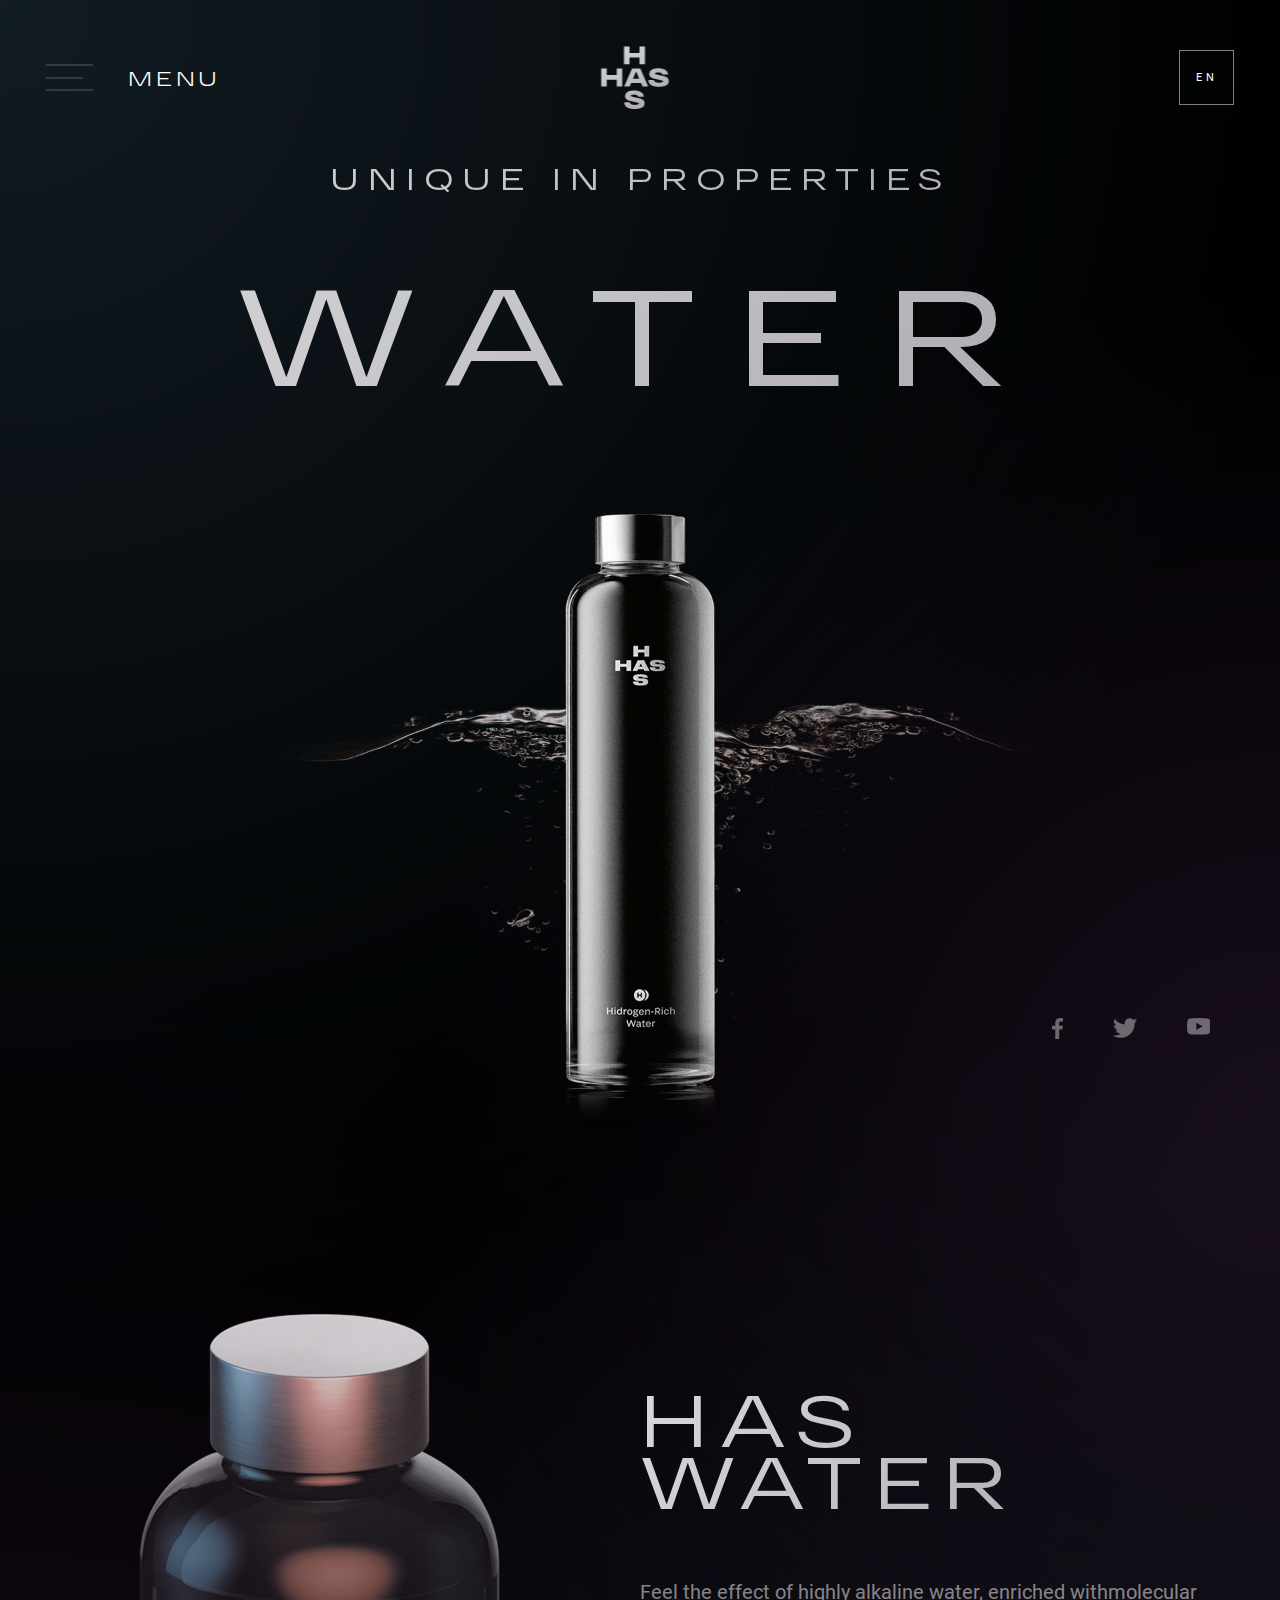
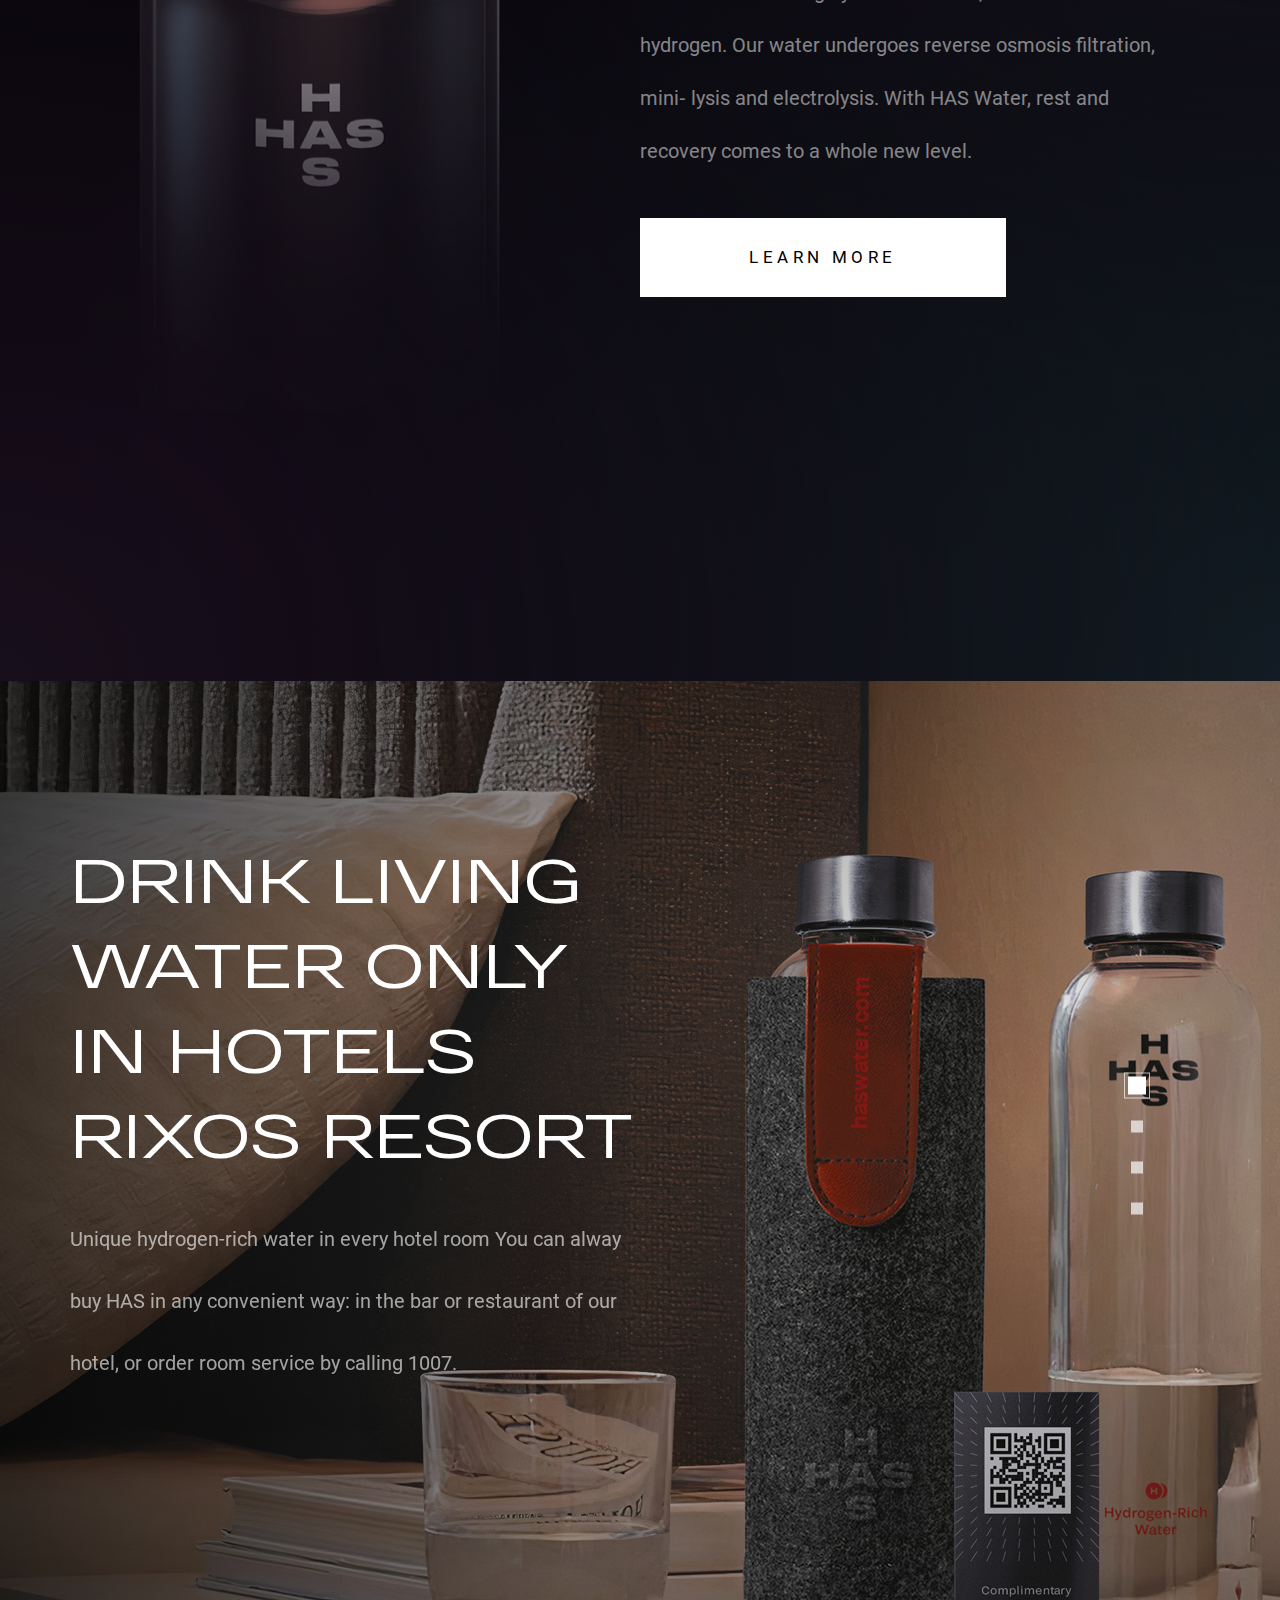
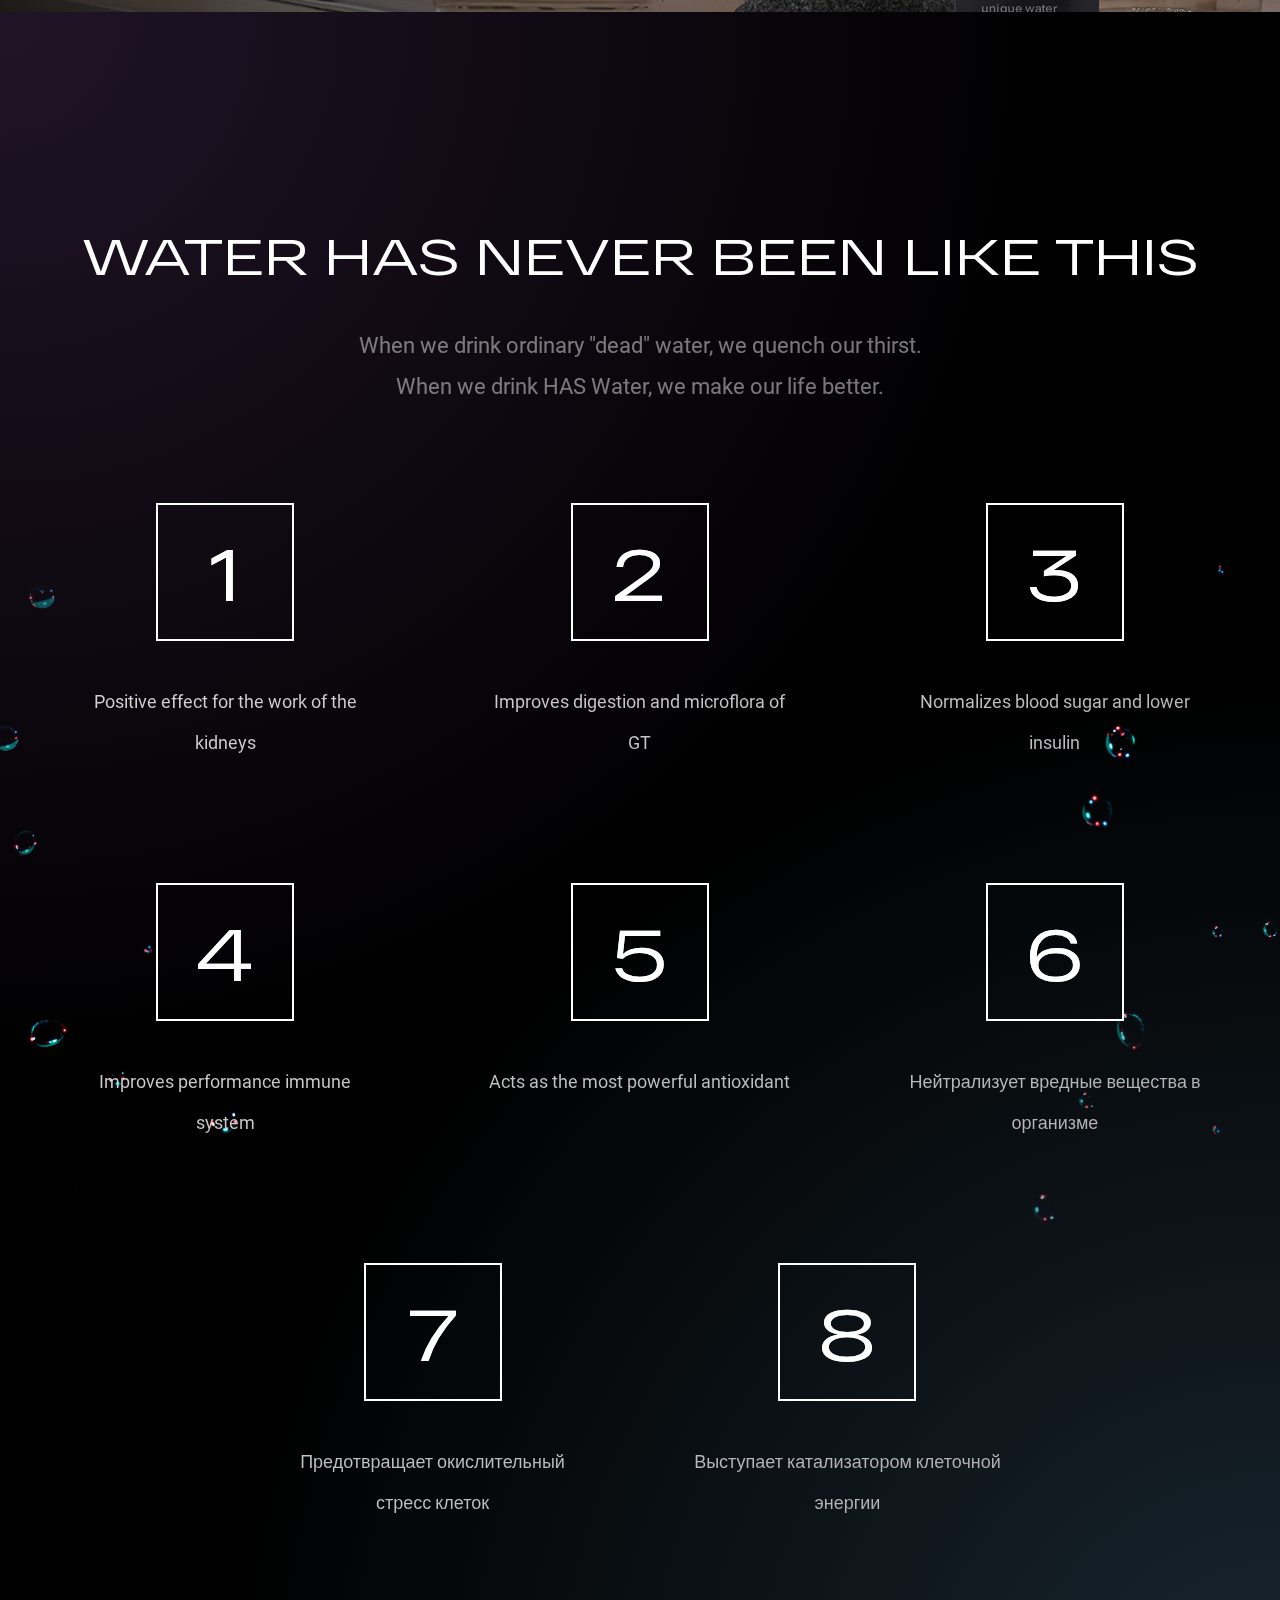
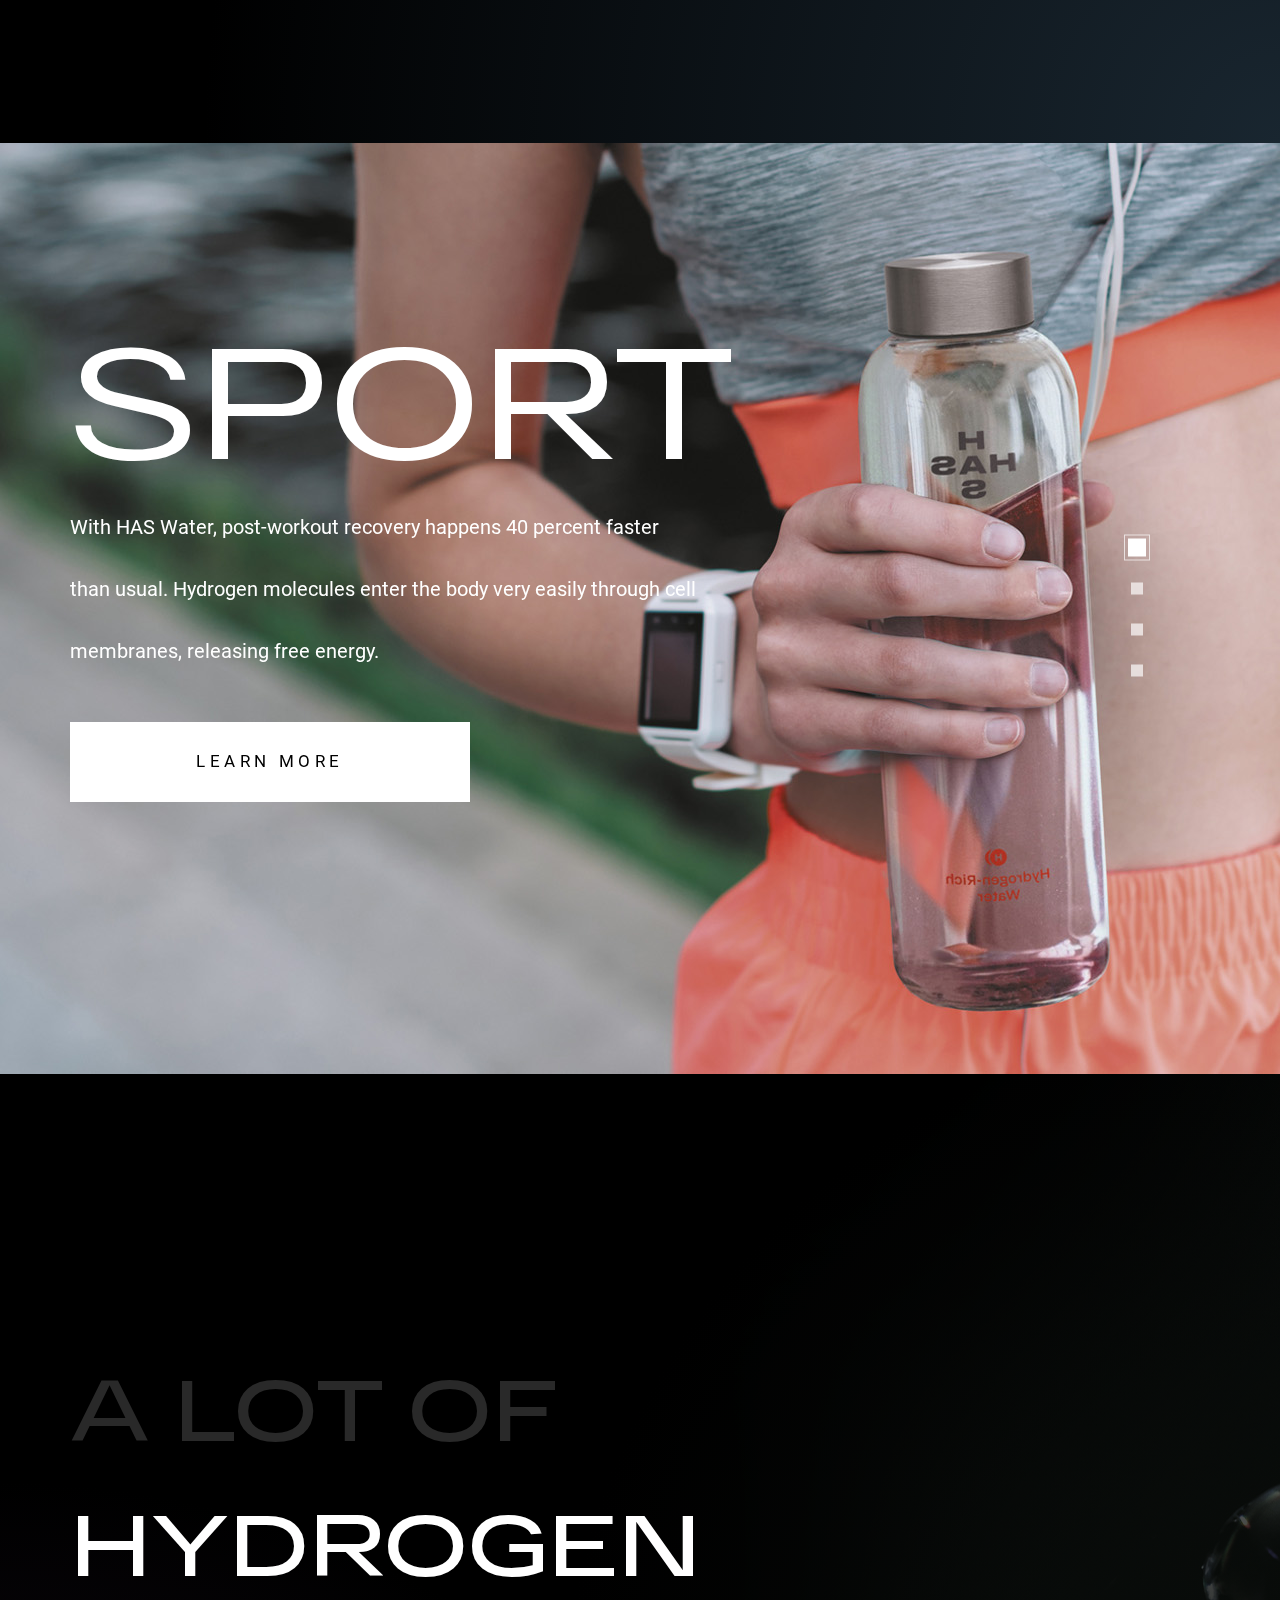
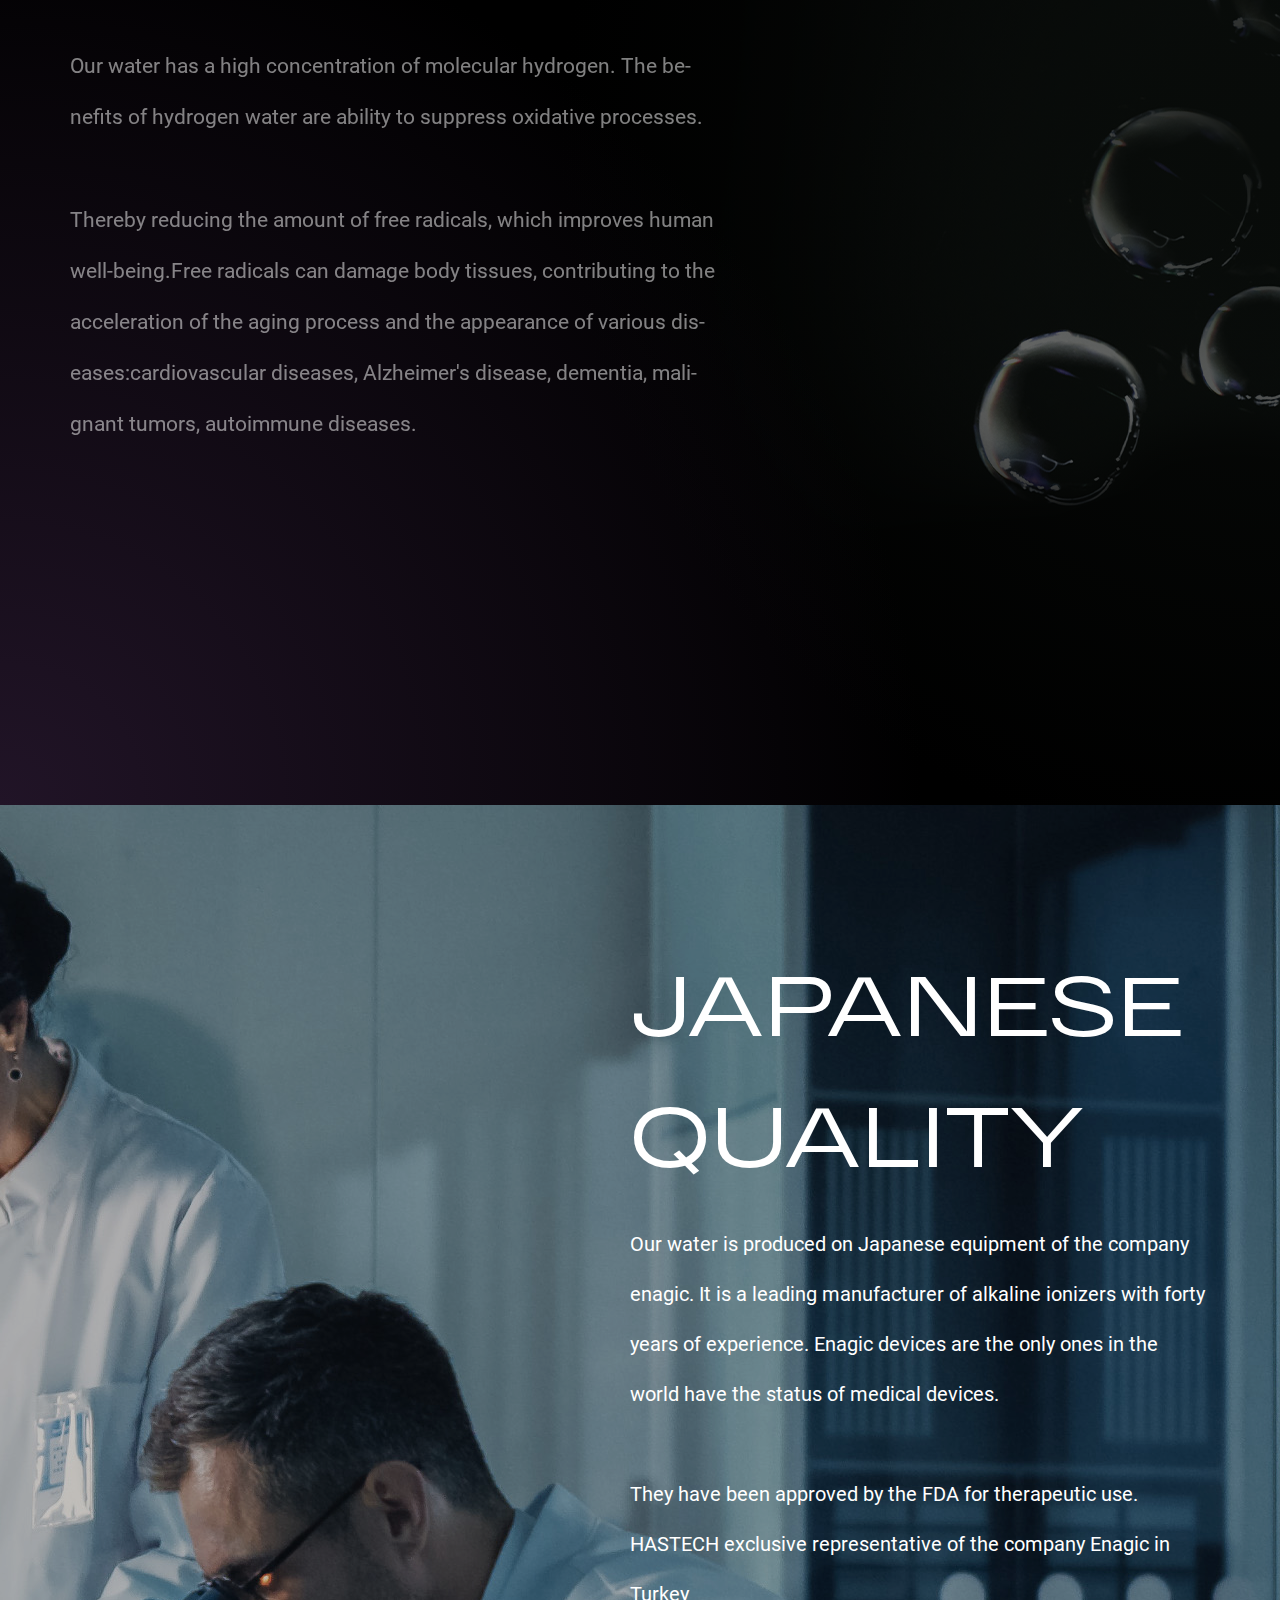
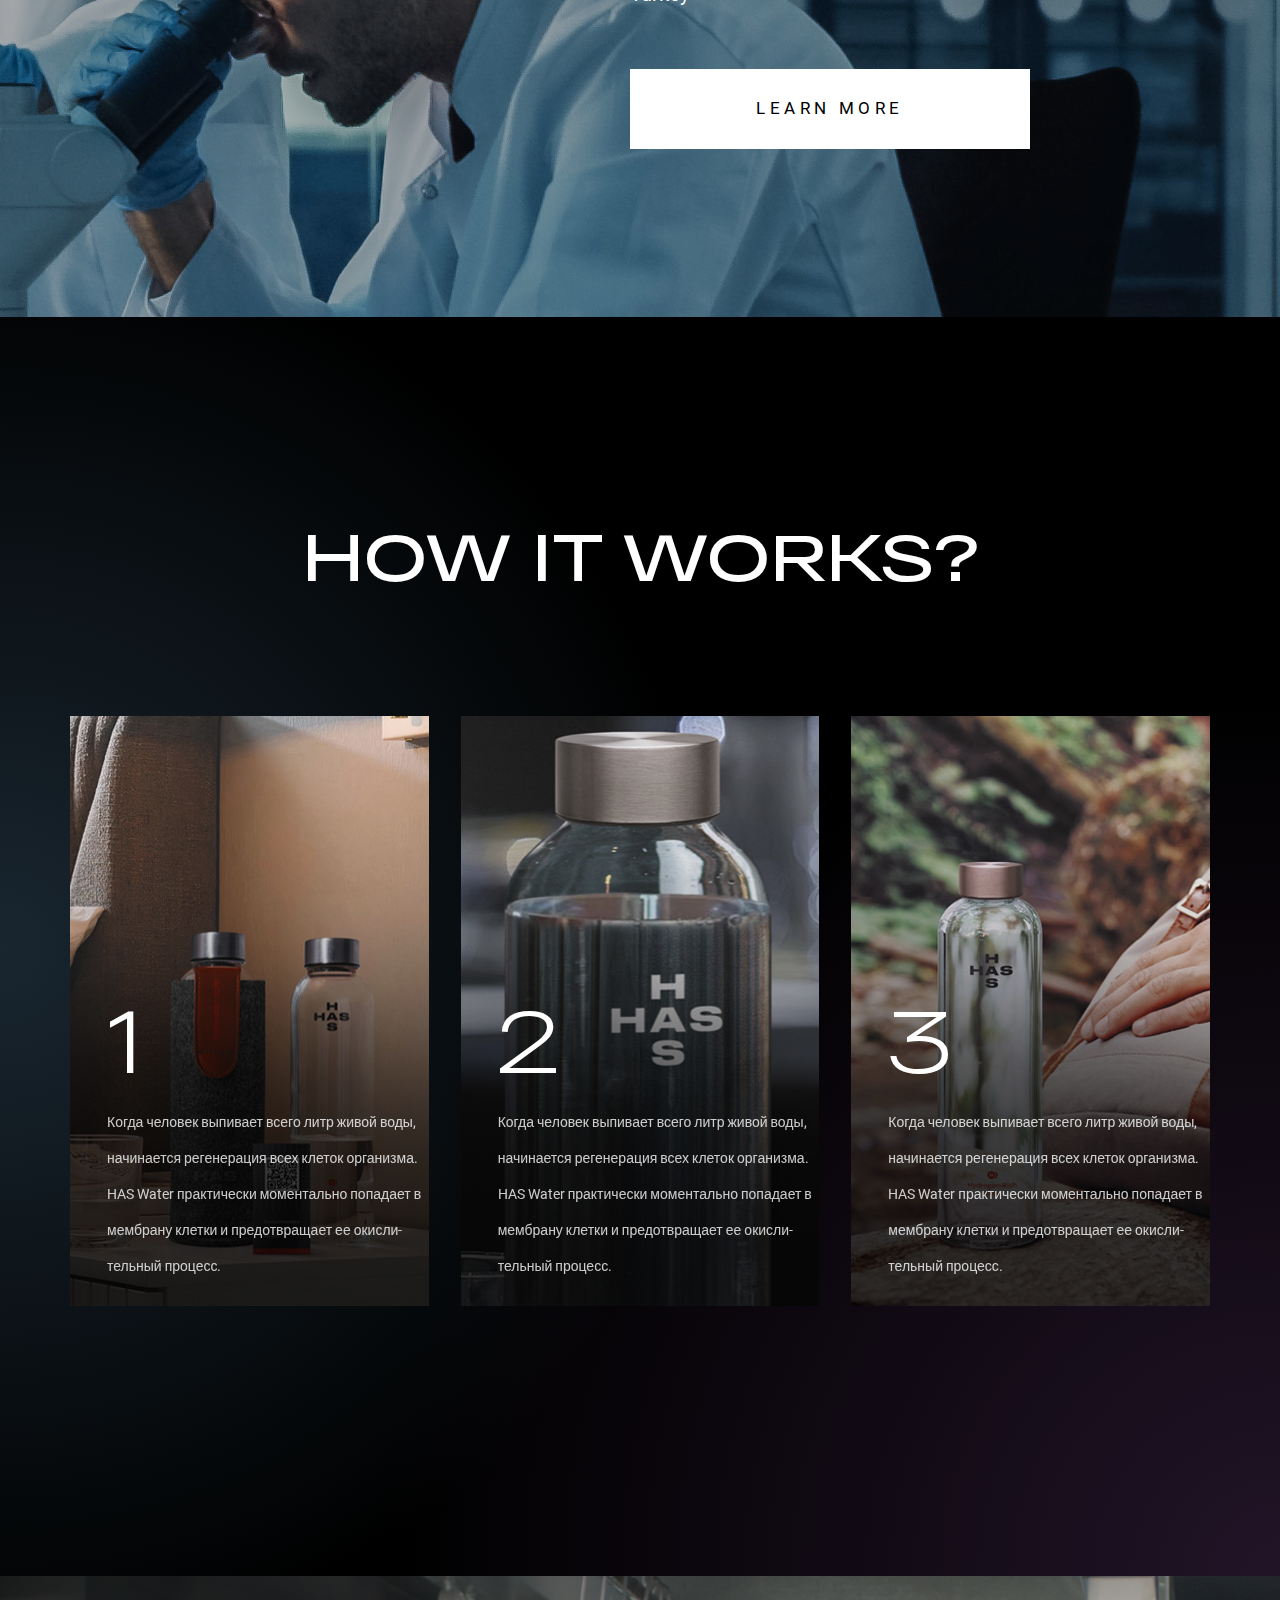
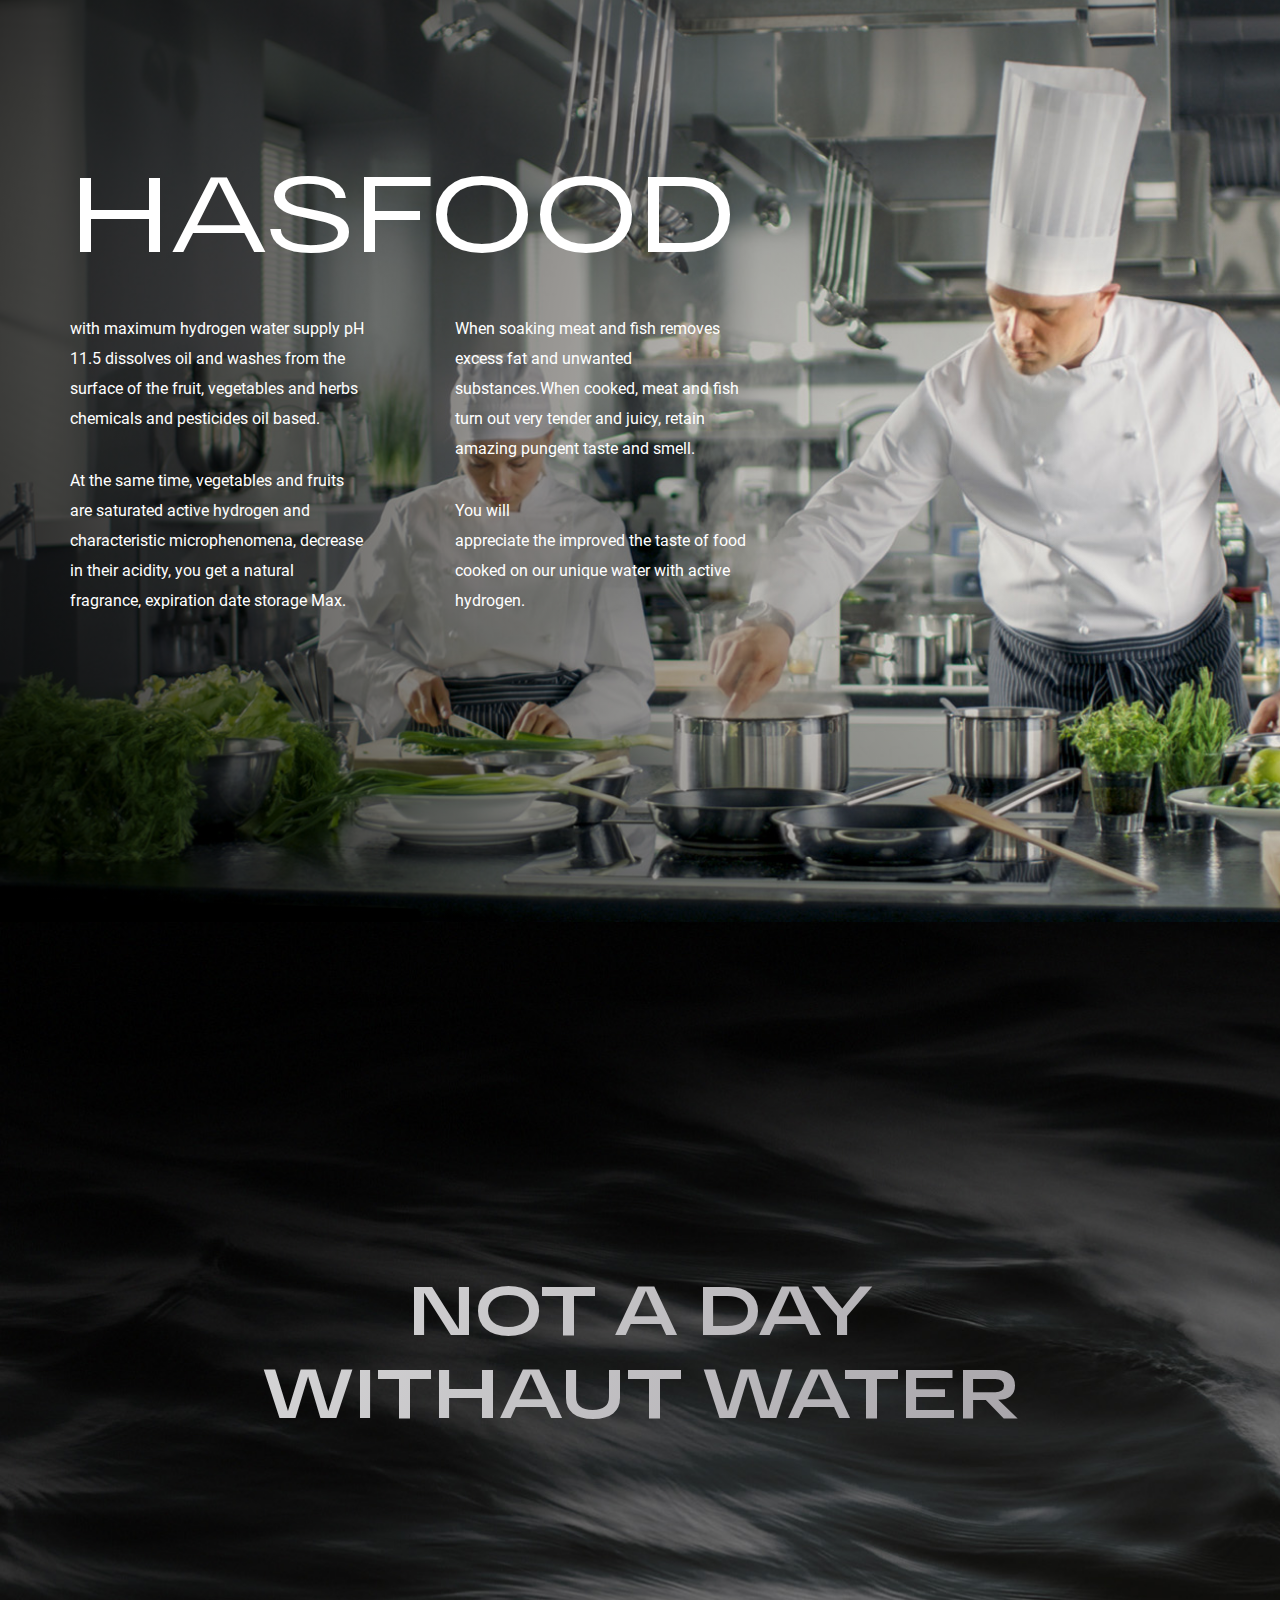
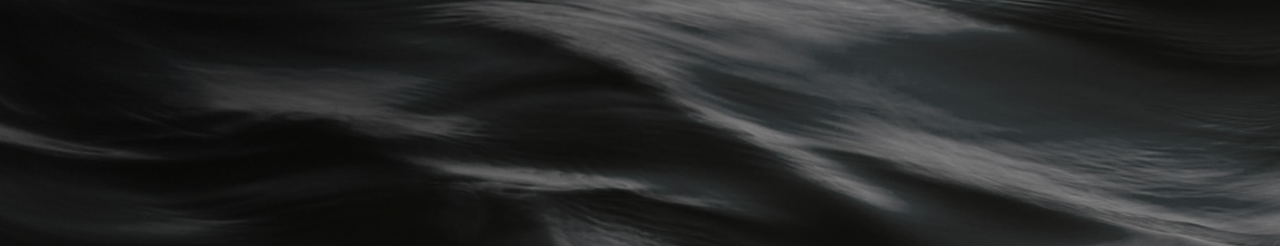
==== commit 6c9eb579: "add final blocks" ====
--- a/home.html
+++ b/home.html
@@ -201,7 +201,7 @@
 								<img class="main-slider__img" src="img/main-slider-1.jpg" alt="woman">
 							</picture>
 							<div class="container">
-								<div class="main-slider__content">
+								<div class="main-slider__content main-slider__content_size_md">
 									<h2 class="main-slider__title-lg">SPORT</h2>
 									<p class="main-slider__desc main-slider__desc_light">With HAS Water, post-workout recovery happens 40 percent faster than usual. Hydrogen molecules enter the body very easily through cell membranes, releasing free energy.</p>
 									<a class="main-slider__more btn btn_primary" href="#">LEARN MORE</a>
@@ -215,7 +215,7 @@
 								<img class="main-slider__img" src="img/main-slider-1.jpg" alt="woman">
 							</picture>
 							<div class="container">
-								<div class="main-slider__content">
+								<div class="main-slider__content main-slider__content_size_md">
 									<h2 class="main-slider__title-lg">SPORT</h2>
 									<p class="main-slider__desc main-slider__desc_light">With HAS Water, post-workout recovery happens 40 percent faster than usual. Hydrogen molecules enter the body very easily through cell membranes, releasing free energy.</p>
 									<a class="main-slider__more btn btn_primary" href="#">LEARN MORE</a>
@@ -229,7 +229,7 @@
 								<img class="main-slider__img" src="img/main-slider-1.jpg" alt="woman">
 							</picture>
 							<div class="container">
-								<div class="main-slider__content">
+								<div class="main-slider__content main-slider__content_size_md">
 									<h2 class="main-slider__title-lg">SPORT</h2>
 									<p class="main-slider__desc main-slider__desc_light">With HAS Water, post-workout recovery happens 40 percent faster than usual. Hydrogen molecules enter the body very easily through cell membranes, releasing free energy.</p>
 									<a class="main-slider__more btn btn_primary" href="#">LEARN MORE</a>
@@ -243,9 +243,9 @@
 								<img class="main-slider__img" src="img/main-slider-1.jpg" alt="woman">
 							</picture>
 							<div class="container">
-								<div class="main-slider__content">
+								<div class="main-slider__content main-slider__content_size_md">
 									<h2 class="main-slider__title-lg">SPORT</h2>
-									<p class="main-slider__desc main-slider__desc_light">With HAS Water, post-workout recovery happens 40 percent faster than usual. Hydrogen molecules enter the body very easily through cell membranes, releasing free energy.</p>
+									<p class="main-slider__desc main-slider__desc_light">With HAS Water, post-workout recovery happens 40 percent faster than usual. Hydrogen&nbsp;molecules enter the body very easily through cell membranes, releasing free energy.</p>
 									<a class="main-slider__more btn btn_primary" href="#">LEARN MORE</a>
 								</div>
 							</div>
@@ -256,7 +256,7 @@
 				<div class="main-slider__pagination swiper-pagination"></div>
 			</section>
 
-			<!--<section class="hydrogen">
+			<section class="hydrogen">
 				<div class="container">
 					<div class="hydrogen__content">
 						<h2 class="hydrogen__title">
@@ -383,7 +383,7 @@
 
 			<section class="main-final">
 				<h2 class="main-final__title">NOT A DAY<br>WITHAUT WATER</h2>
-			</section>-->
+			</section>
 		</main>
 	</div>
 
--- a/css/style.css
+++ b/css/style.css
@@ -1252,7 +1252,7 @@
   display: flex;
   align-items: flex-start;
   flex-direction: column;
-  max-width: 556px;
+  max-width: 570px;
 }
 @media (max-width: 1023px) {
   .main-slider__content {
@@ -1264,6 +1264,10 @@
     padding-top: 40px;
     padding-bottom: 40px;
   }
+}
+
+.main-slider__content_size_md {
+  max-width: 630px;
 }
 
 .main-slider__title {
@@ -1282,7 +1286,7 @@
 .main-slider__title-lg {
   font-family: var(--ffHeader);
   font-size: 156px;
-  line-height: 220px;
+  line-height: 198px;
 }
 @media (max-width: 1023px) {
   .main-slider__title-lg {
@@ -1483,6 +1487,7 @@
     margin-bottom: -40px;
     margin-right: -40px;
     margin-top: 40px;
+    background: none;
   }
 }
 
@@ -1528,6 +1533,7 @@
     gap: 20px;
     padding-right: 40px;
     padding-bottom: 40px;
+    color: rgba(255, 255, 255, 0.46);
     font-size: 11px;
     line-height: 24px;
   }
@@ -1535,6 +1541,30 @@
     width: 82px;
     height: 82px;
     font-size: 42px;
+  }
+}
+
+.features__item-desc {
+  margin: 0 -30px;
+}
+@media (max-width: 1439px) {
+  .features__item-desc {
+    margin: 0;
+  }
+}
+@media (max-width: 767px) {
+  .features__item-desc {
+    margin: 0 -30px 0 -10px;
+    max-width: 180px;
+  }
+}
+
+.features__item-desc_last {
+  margin: 0;
+}
+@media (max-width: 767px) {
+  .features__item-desc_last {
+    margin: 0 -25px 0 -15px;
   }
 }
 
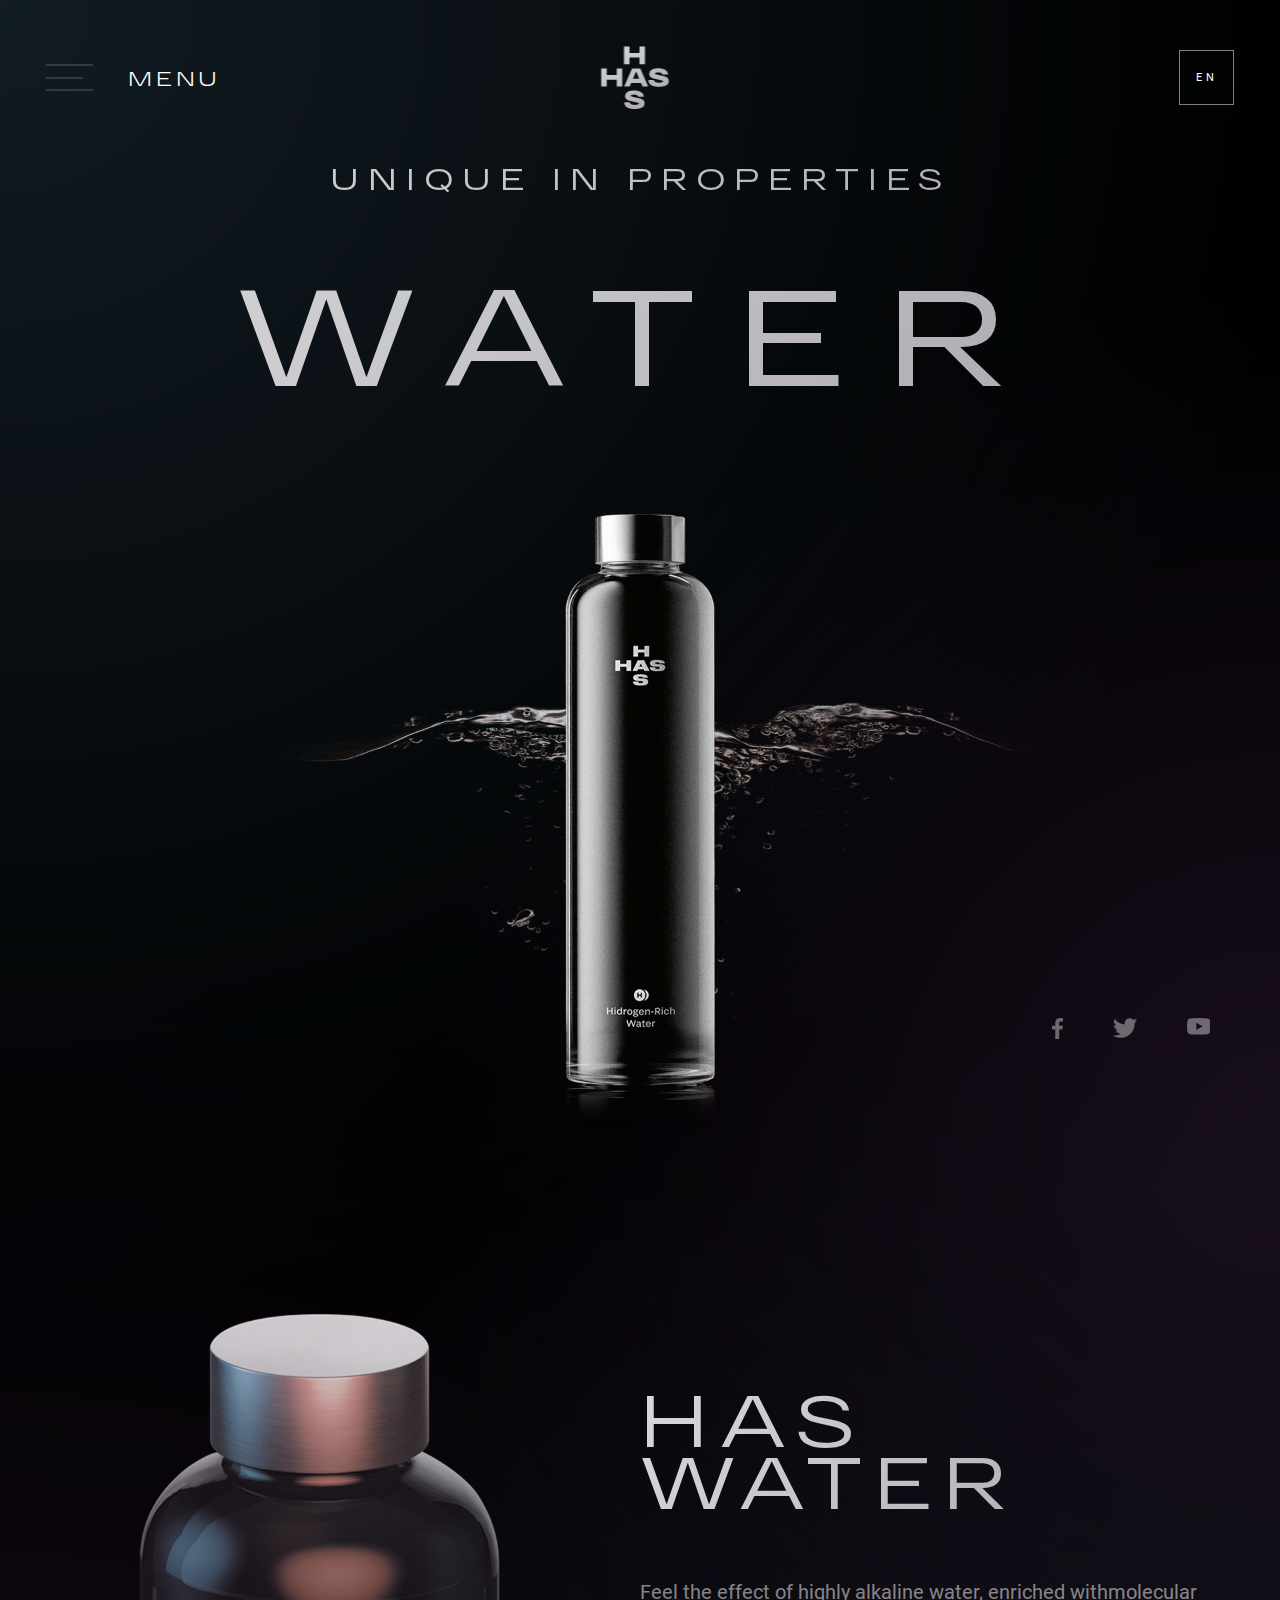
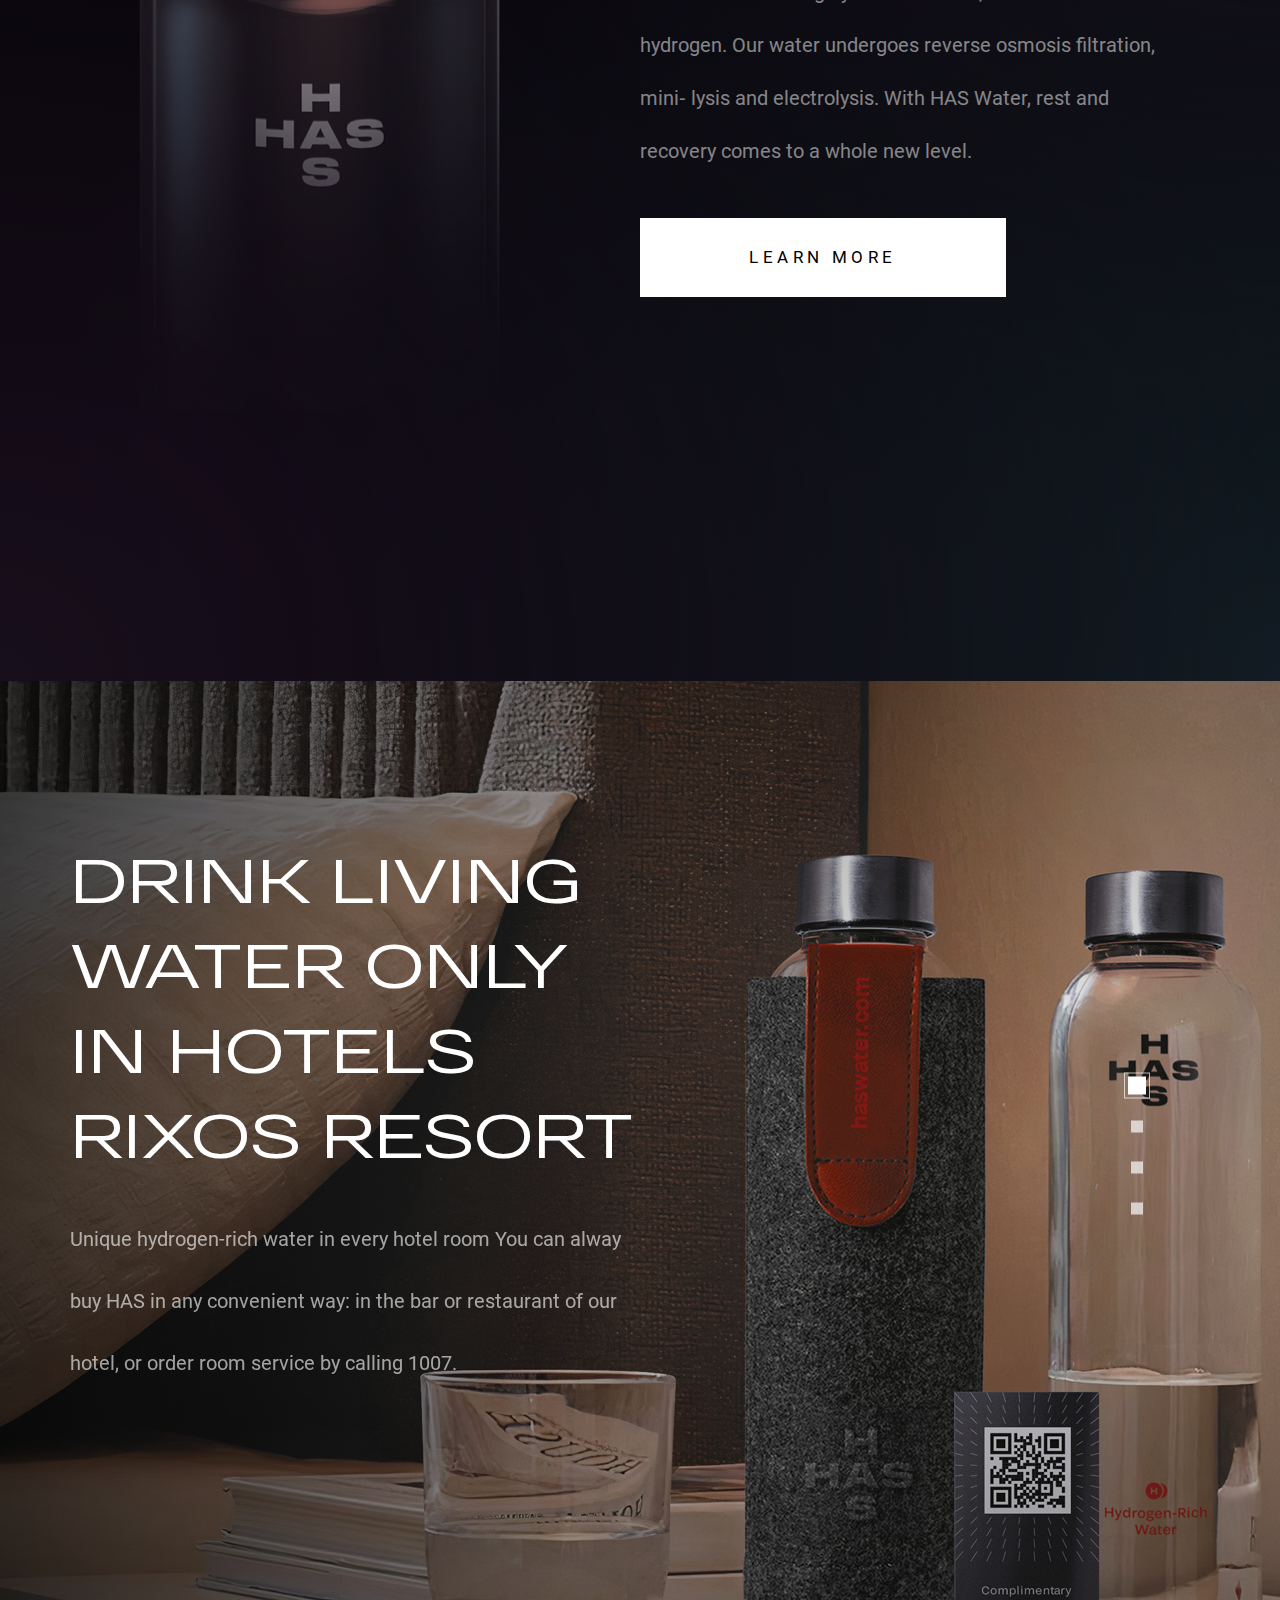
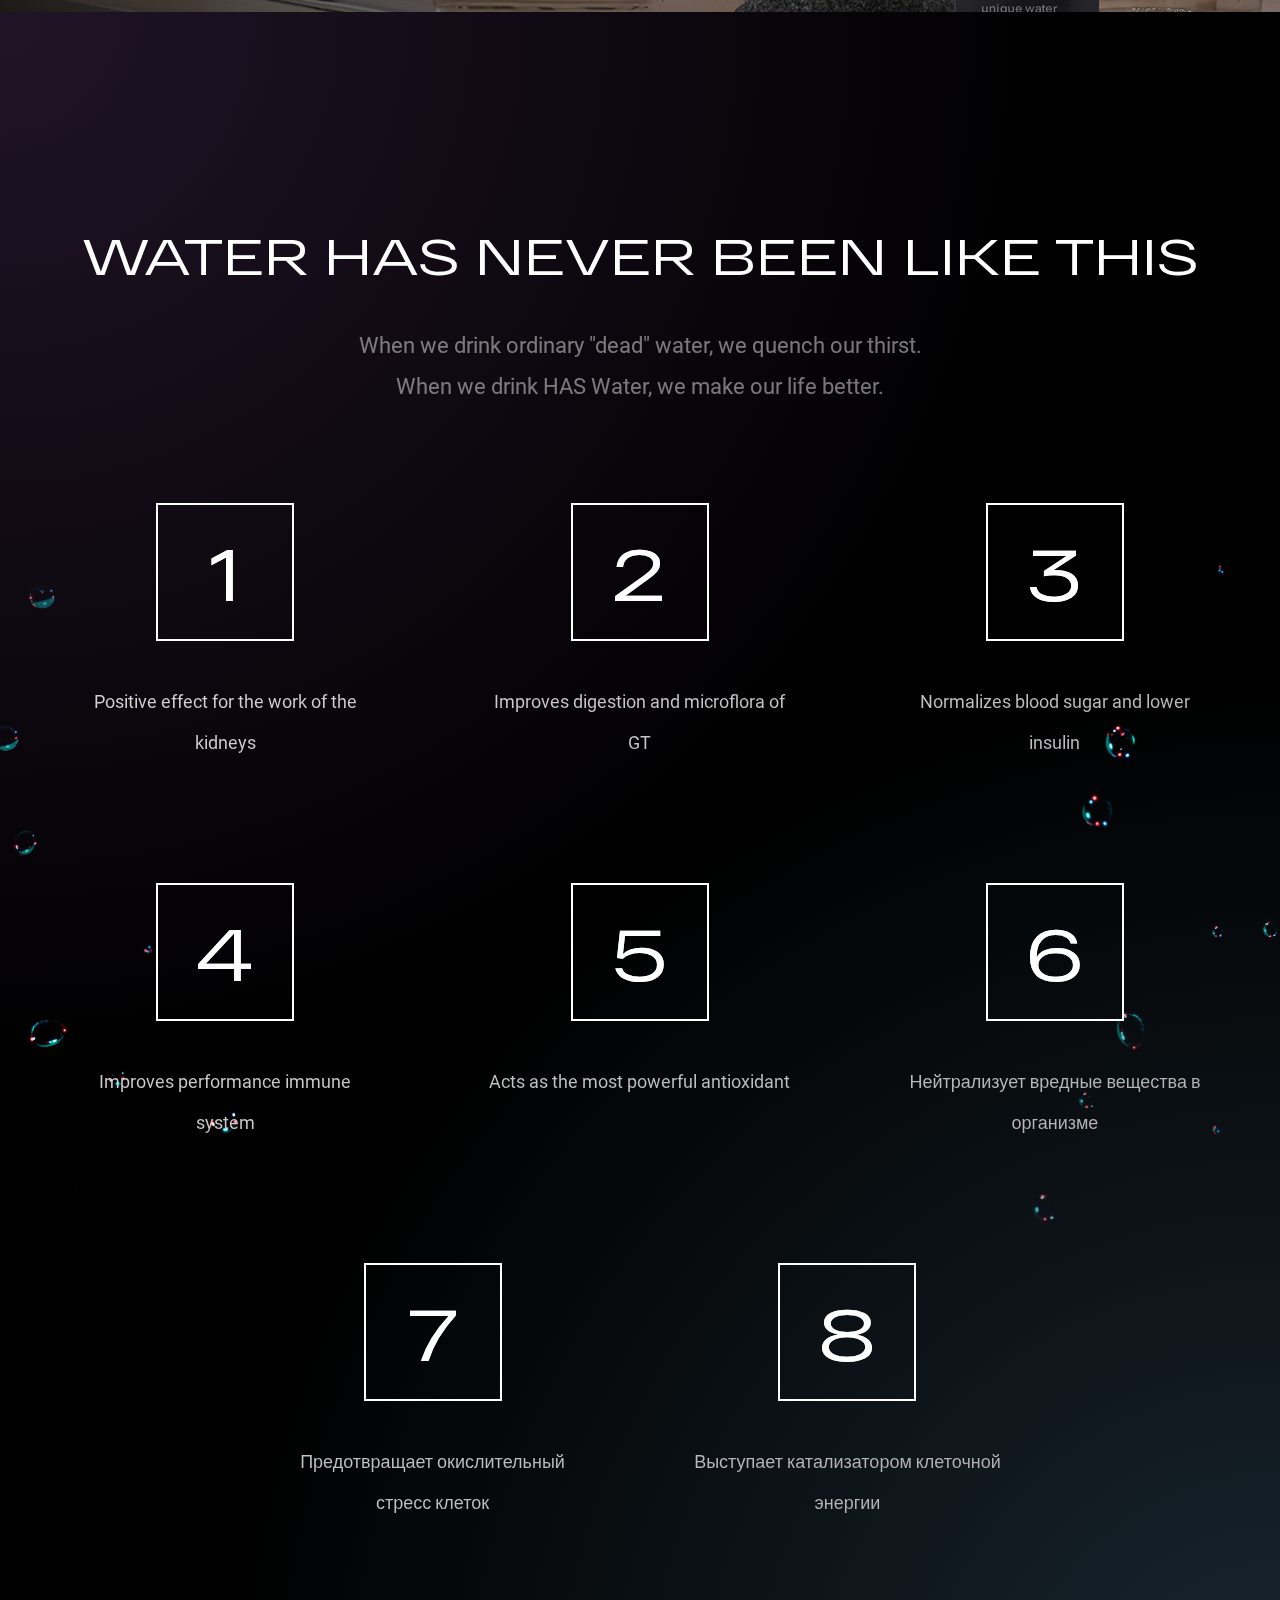
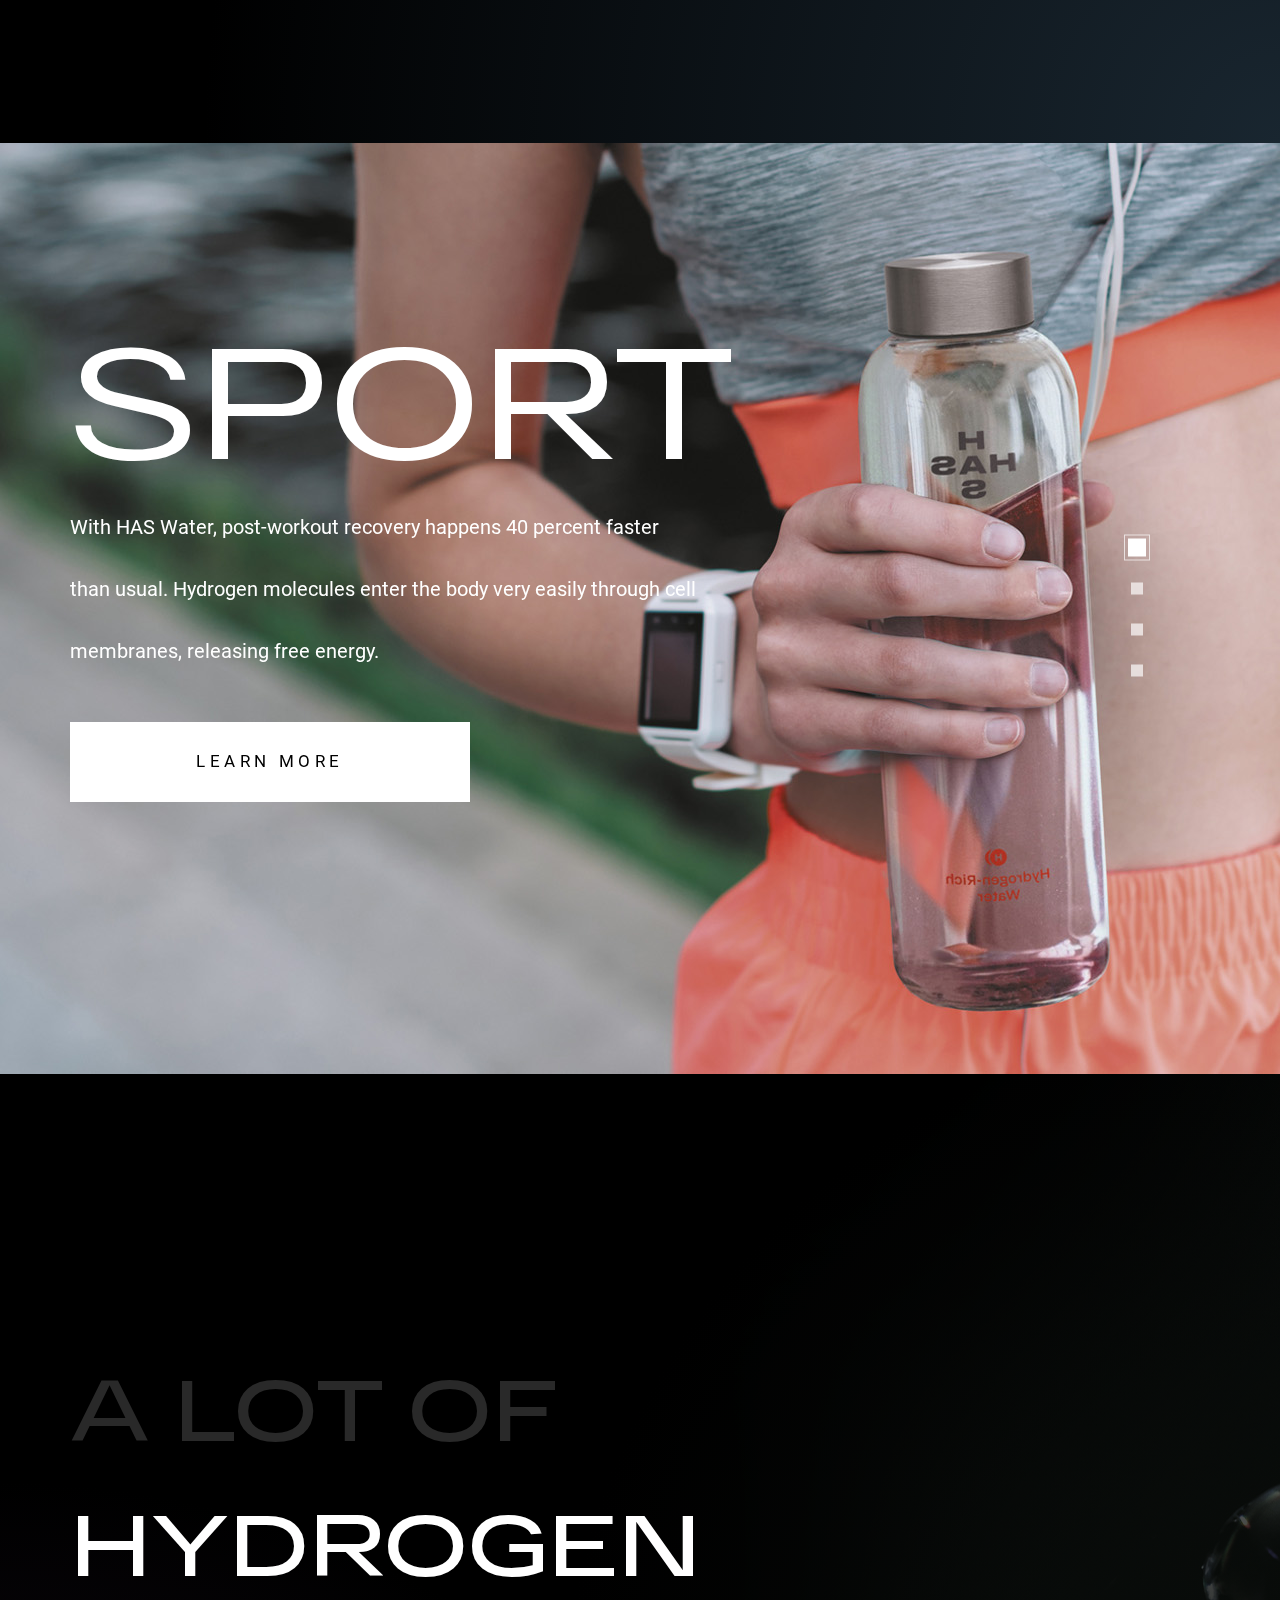
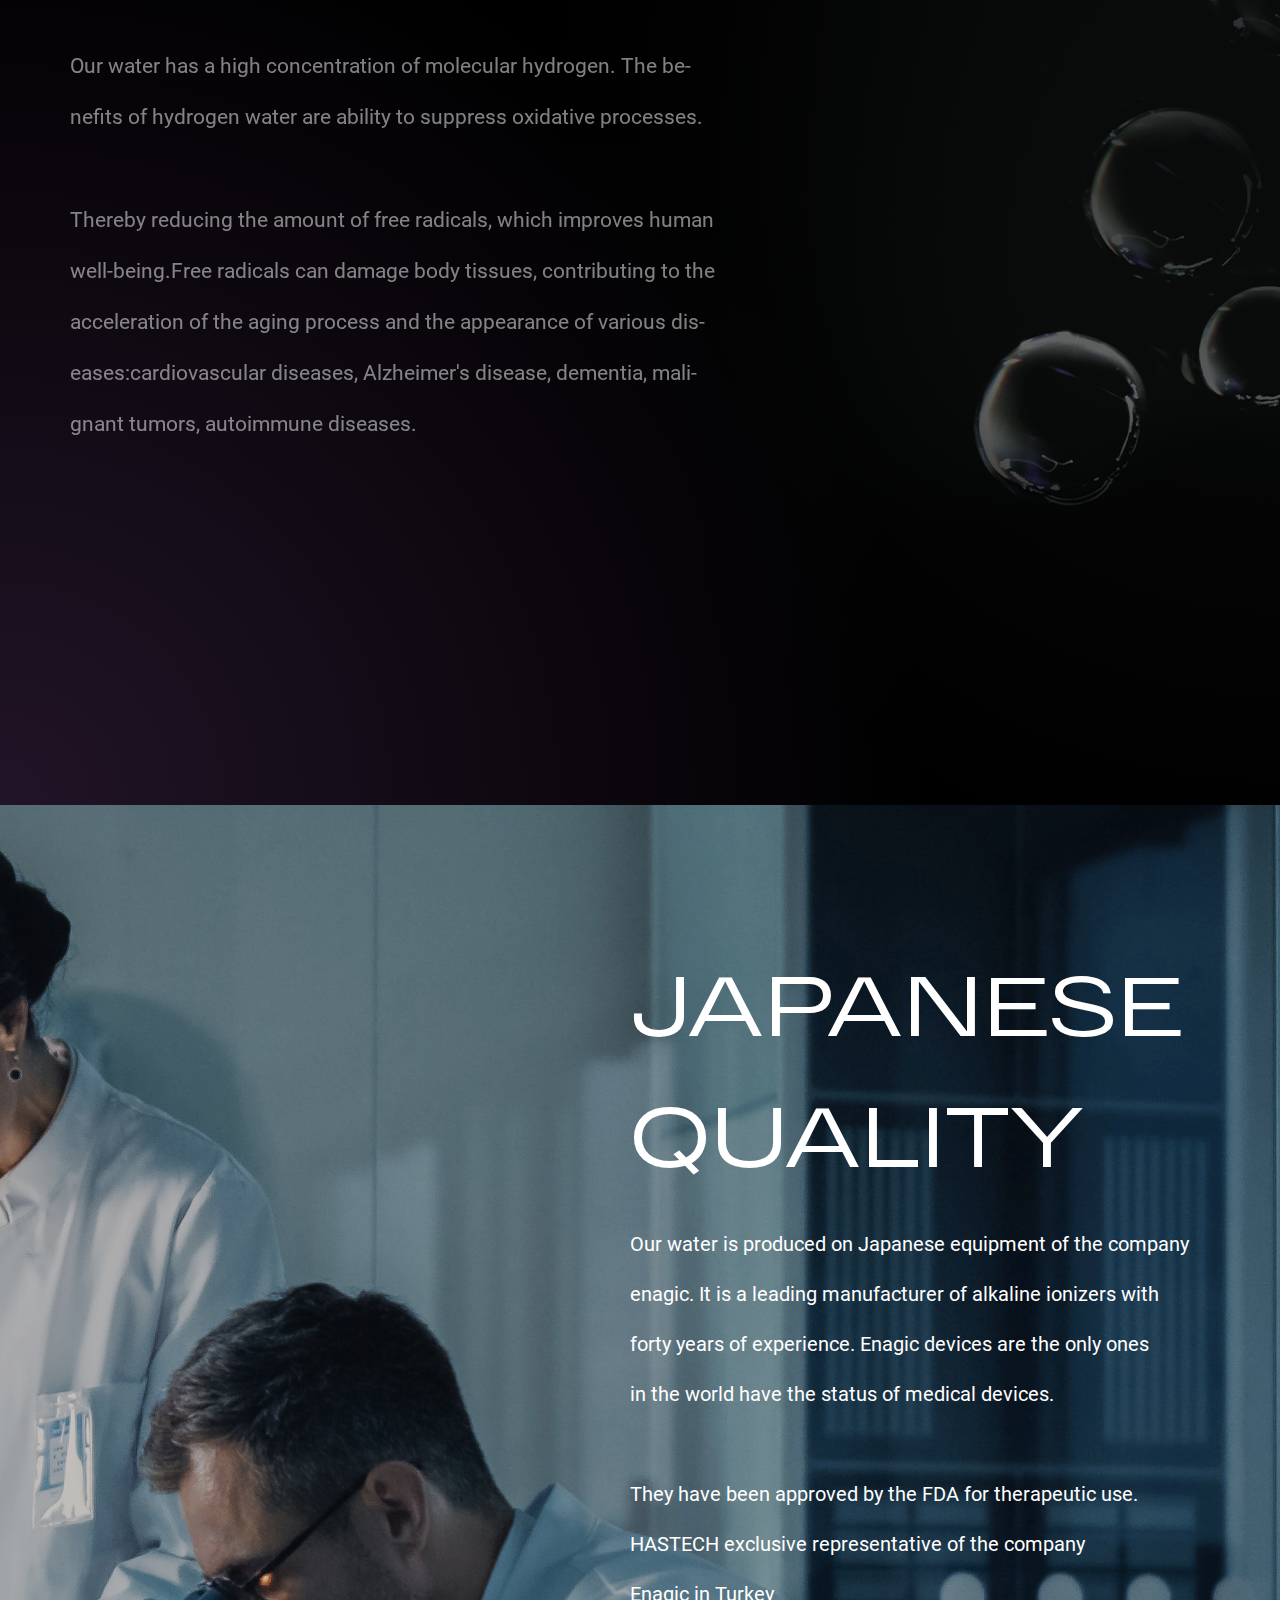
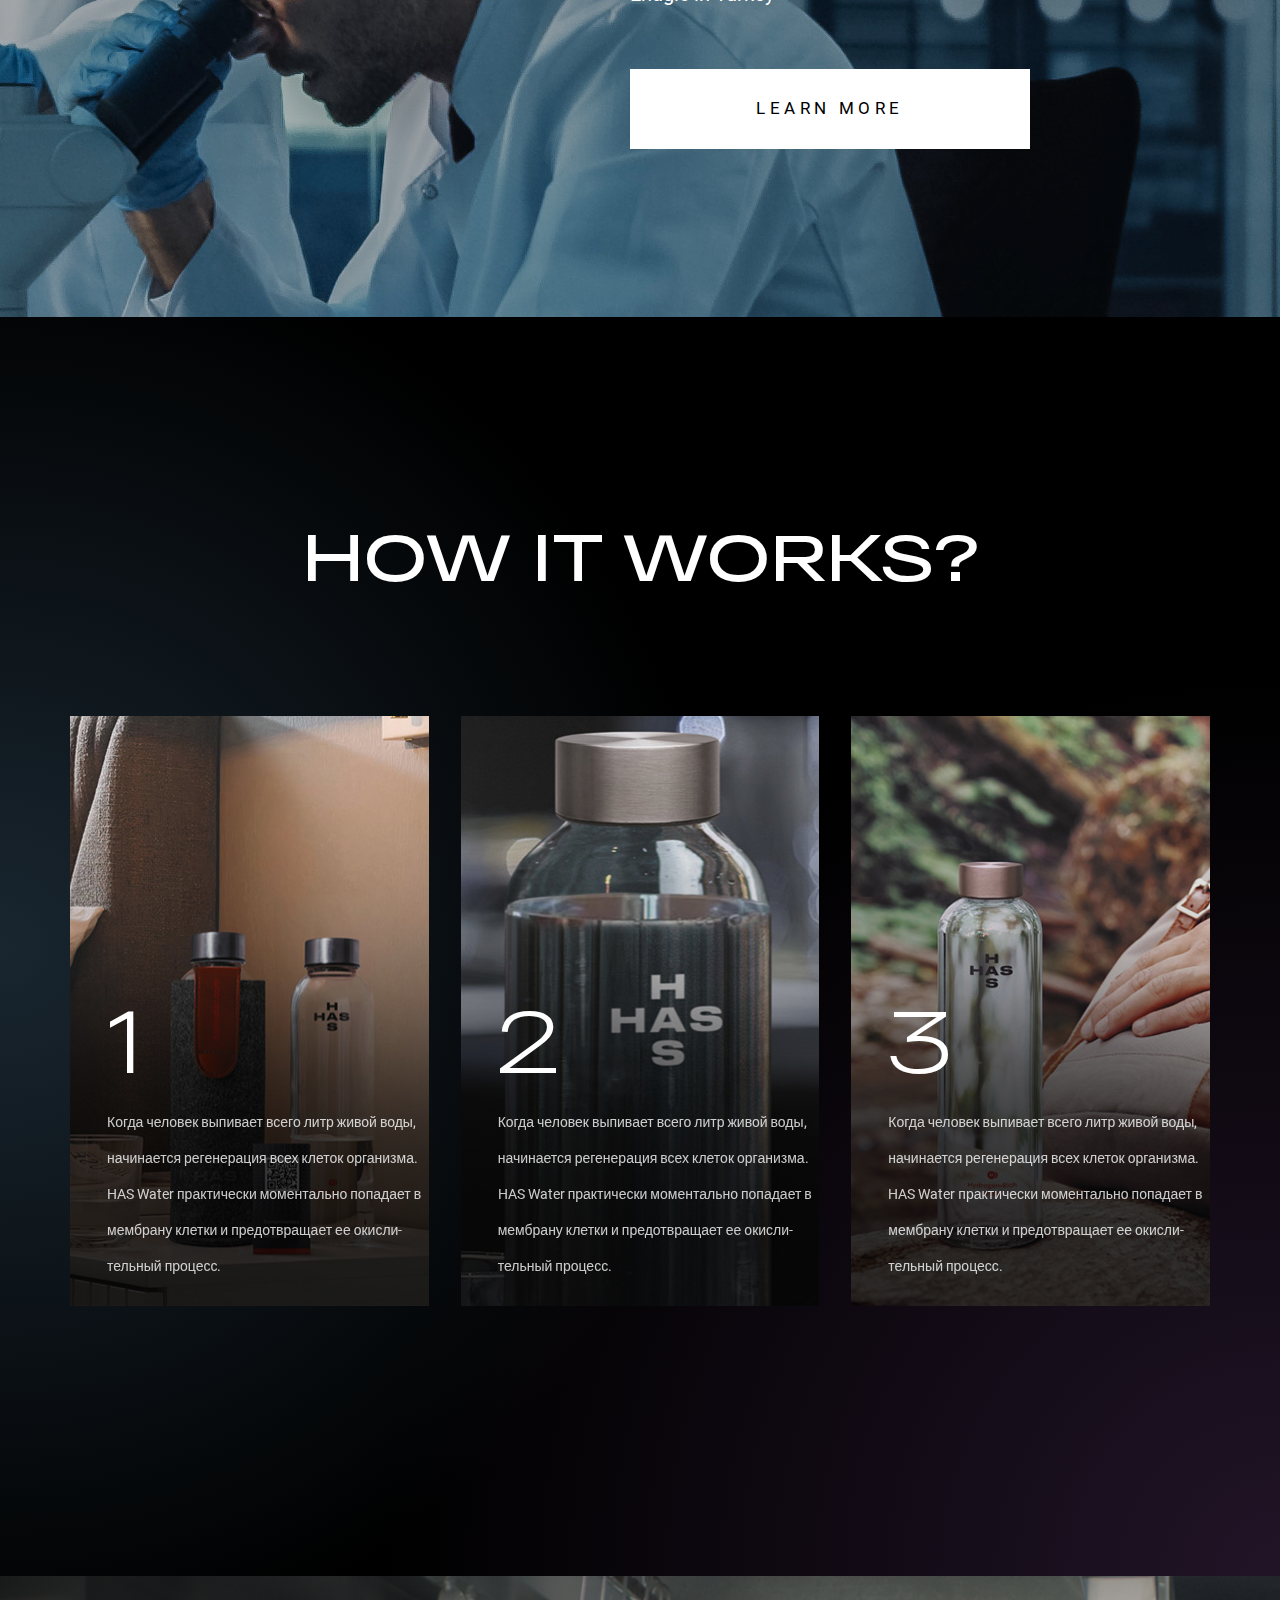
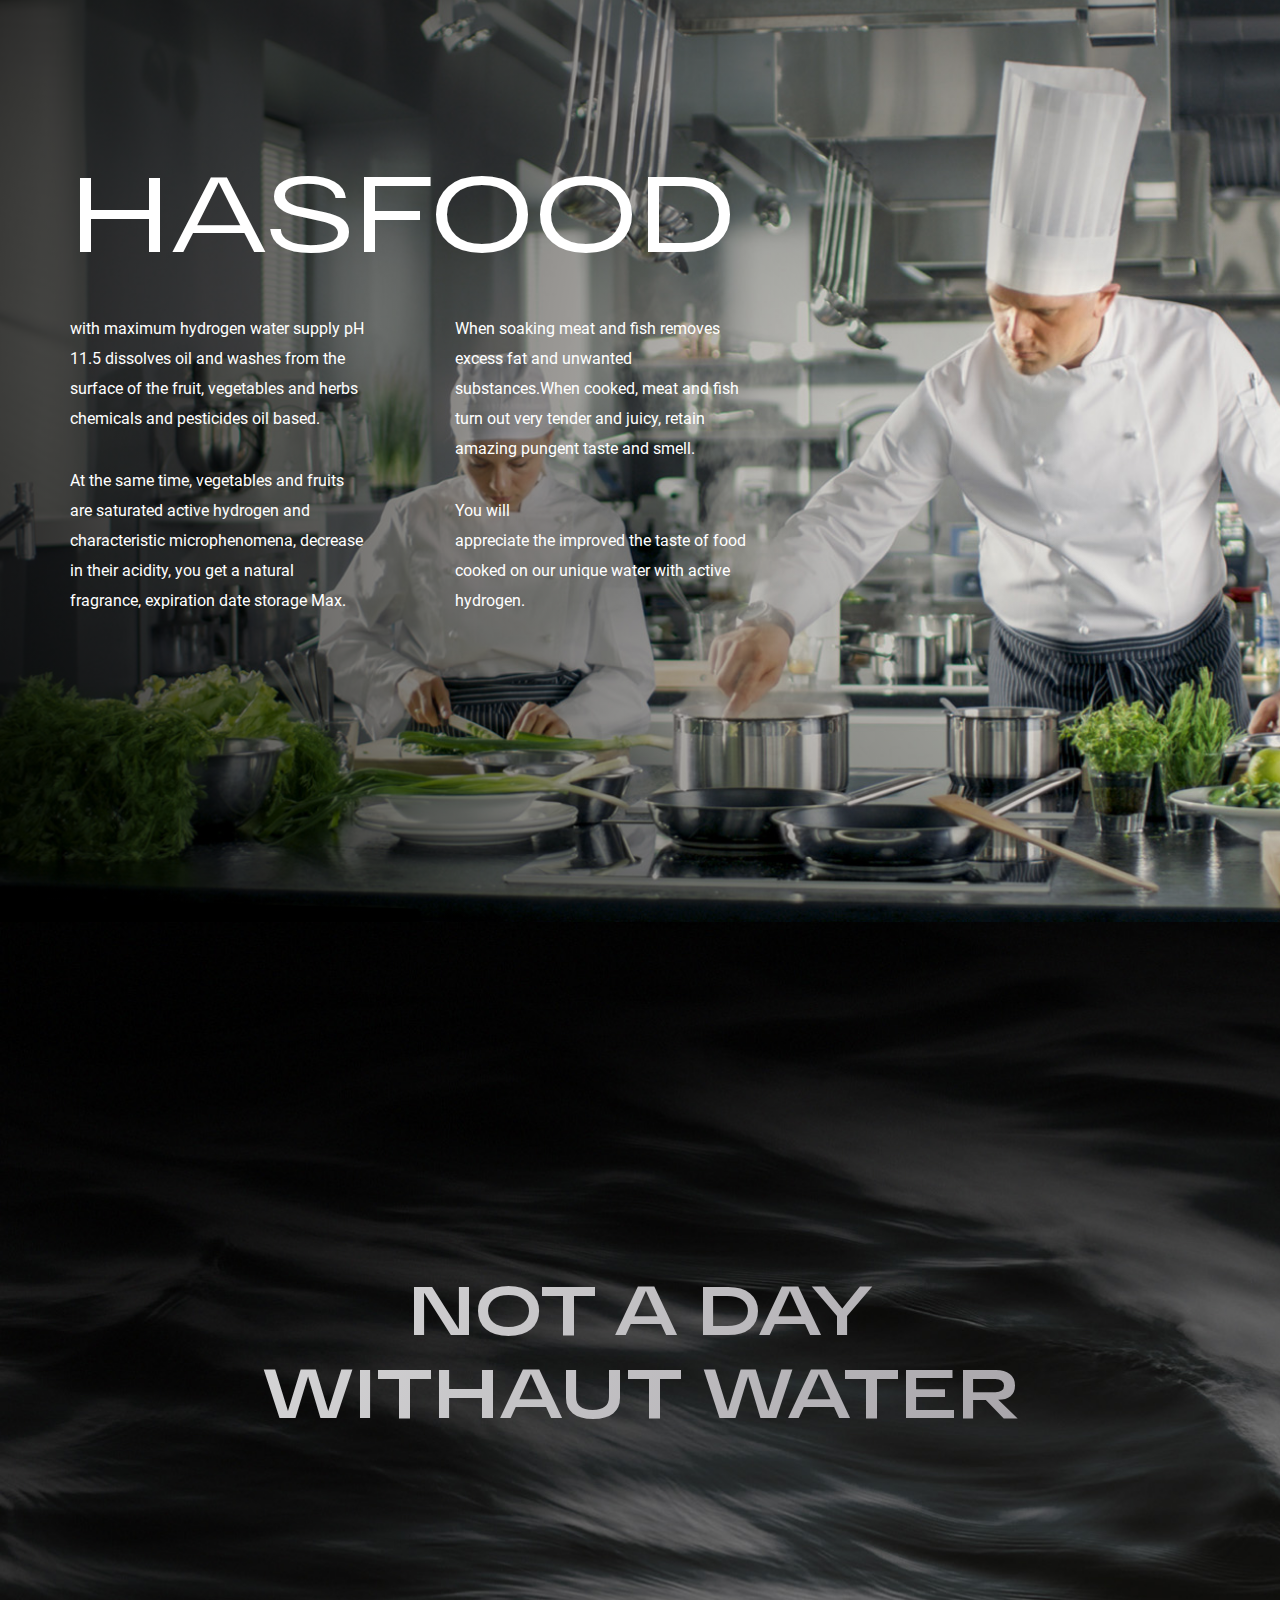
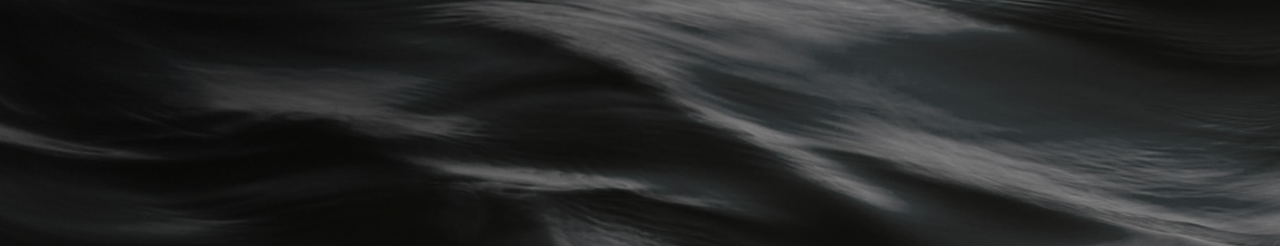
==== commit c58da4b4: "Р016" ====
--- a/home.html
+++ b/home.html
@@ -284,11 +284,11 @@
 						<div class="quality__desc">
 							<p class="quality__paragraph">Our water is produced on Japanese equipment of the company
 								enagic. It is a leading manufacturer of alkaline ionizers with
-								forty years of experience. Enagic devices are the only ones
-								in the world have the status of medical devices.</p>
+								forty&nbsp;years of experience. Enagic devices are the only ones
+								in&nbsp;the&nbsp;world have the status of medical devices.</p>
 							<p class="quality__paragraph">They have been approved by the FDA for therapeutic use.
 								HASTECH exclusive representative of the company
-								Enagic in Turkey</p>
+								Enagic&nbsp;in&nbsp;Turkey</p>
 						</div>
 						<a class="quality__more btn btn_primary" href="#">LEARN MORE</a>
 					</div>
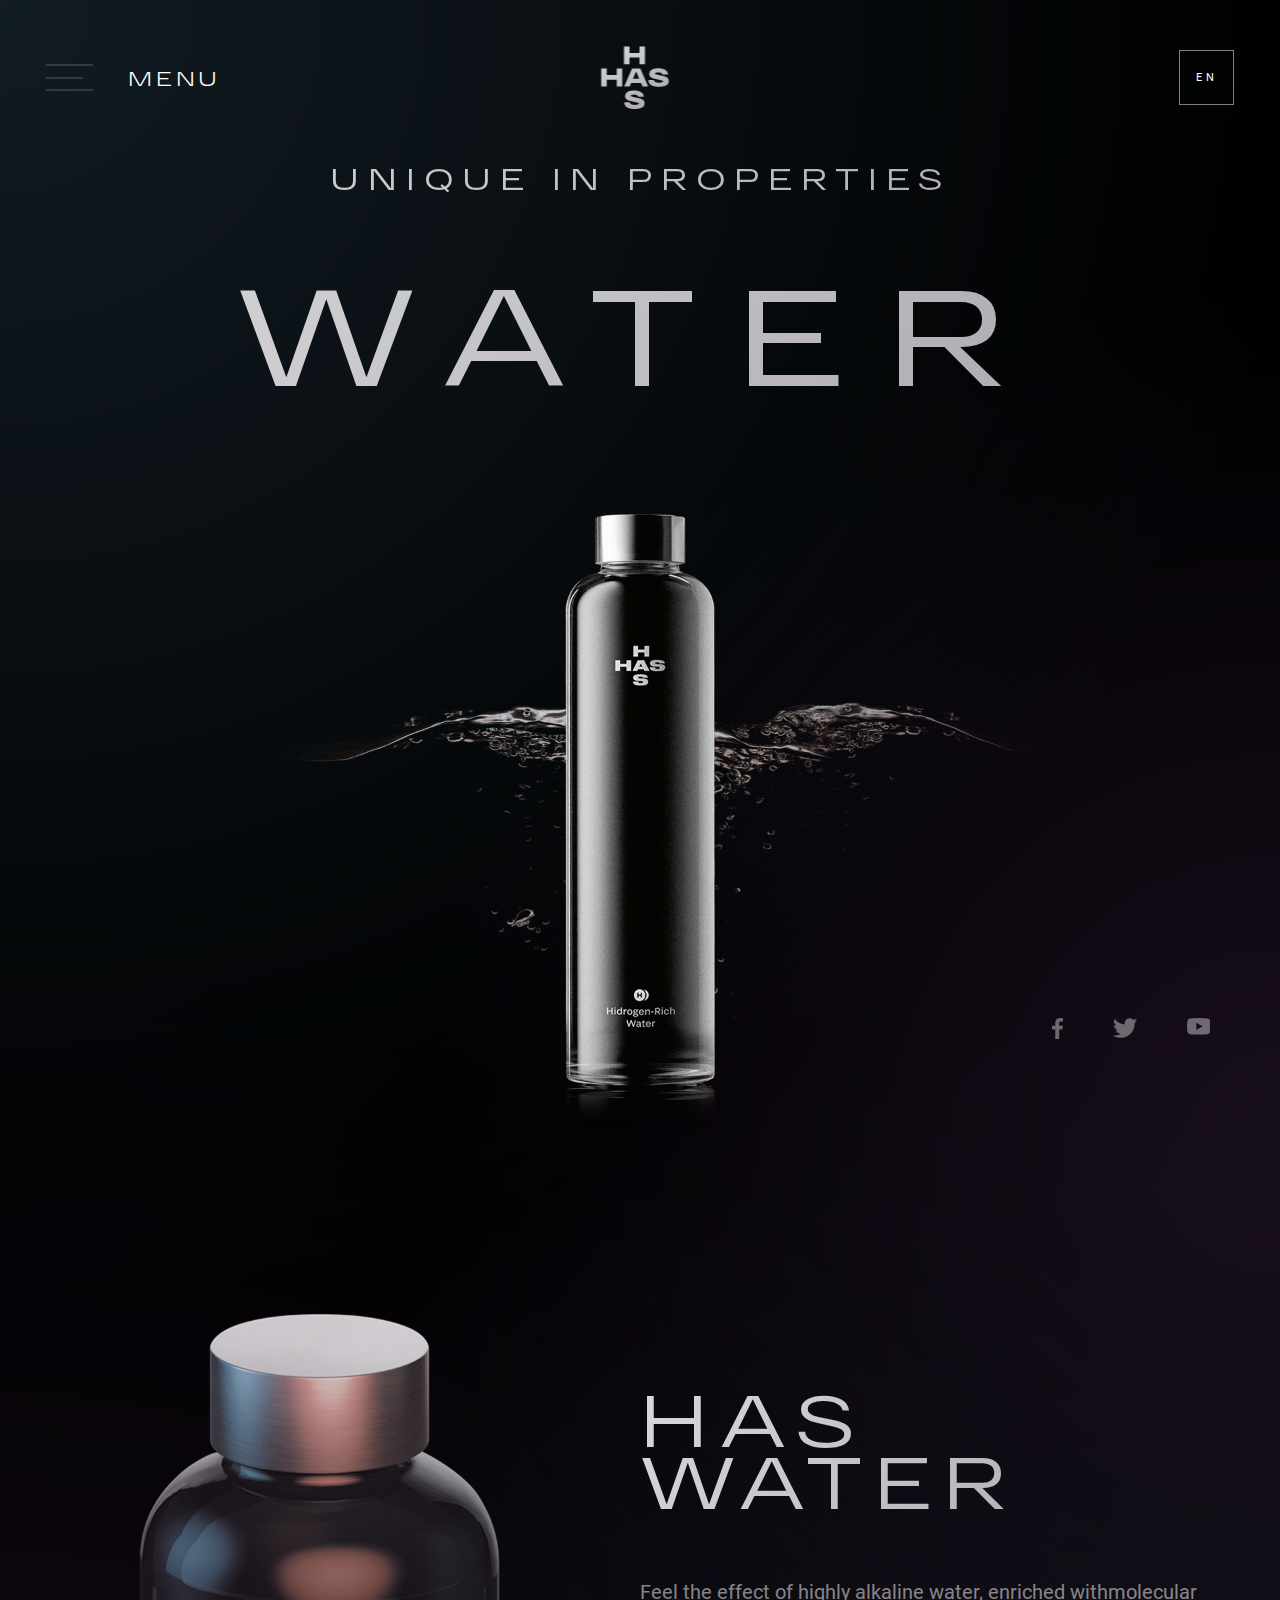
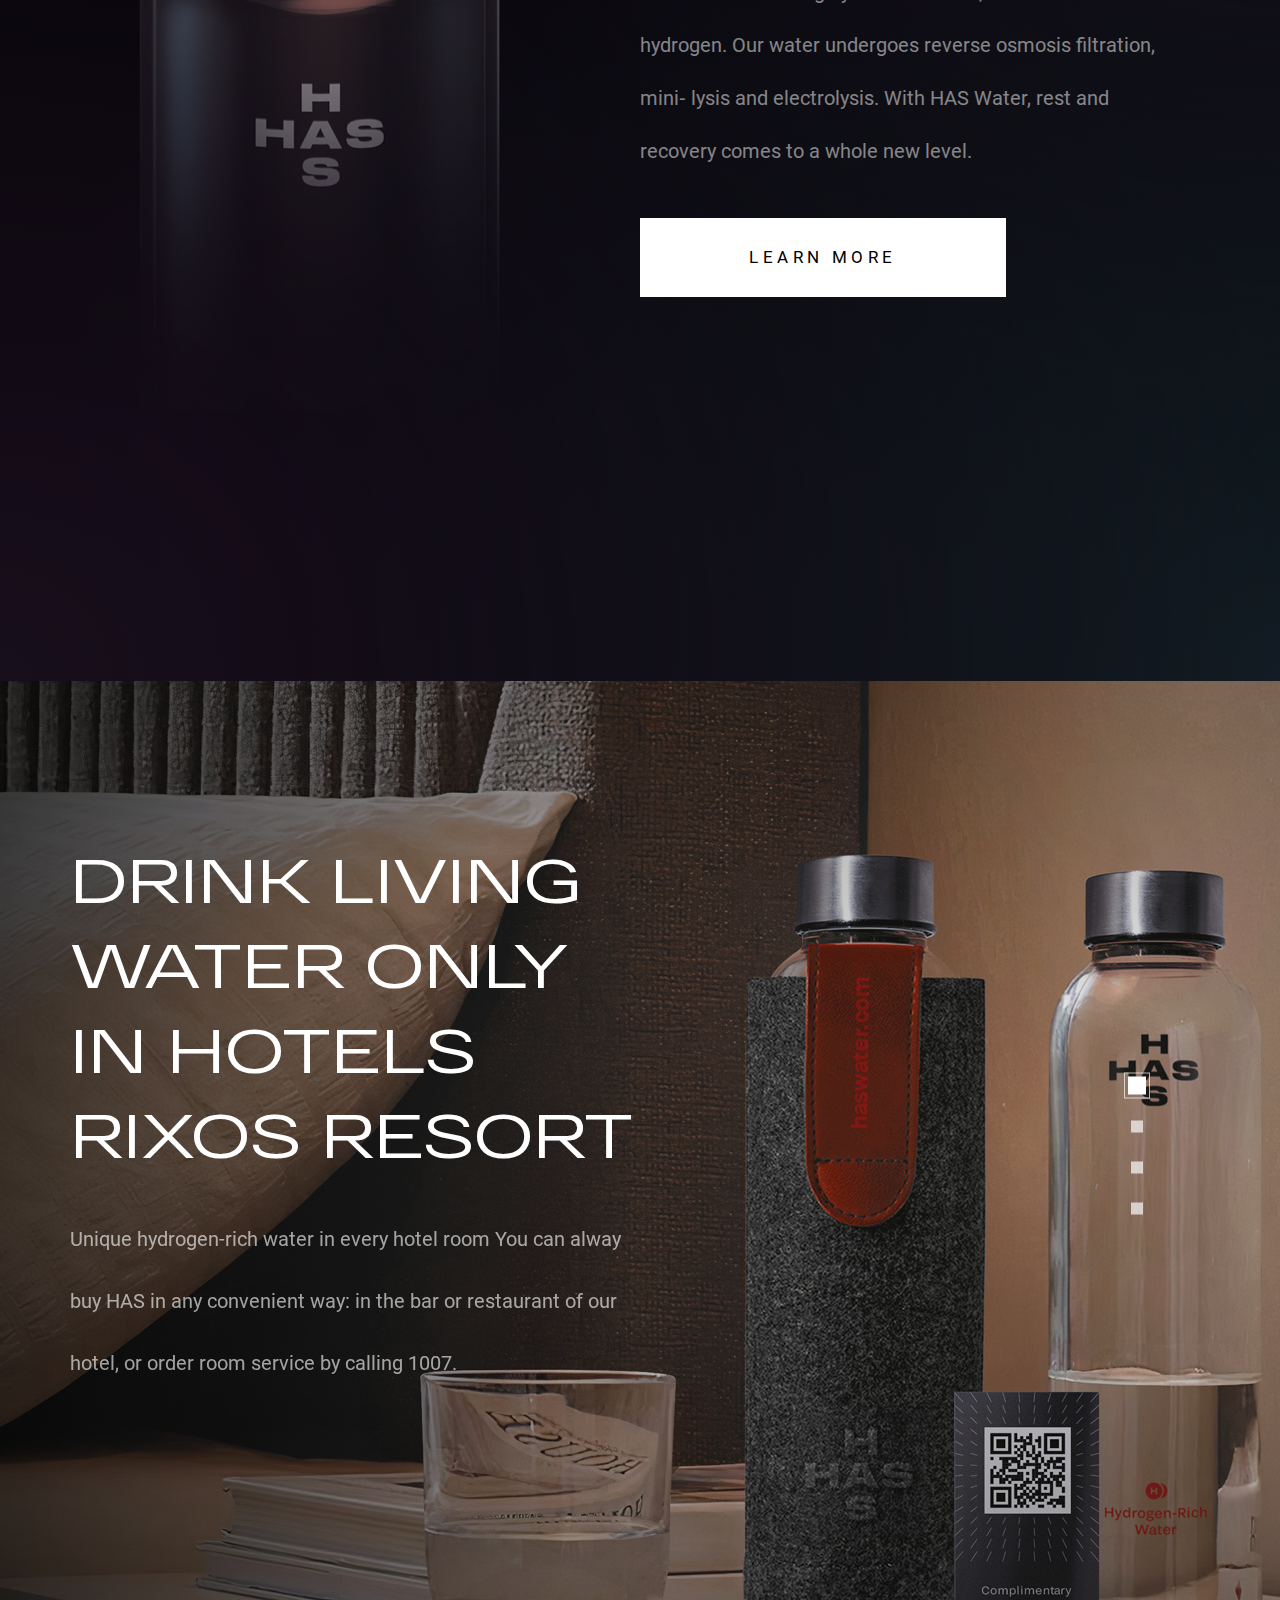
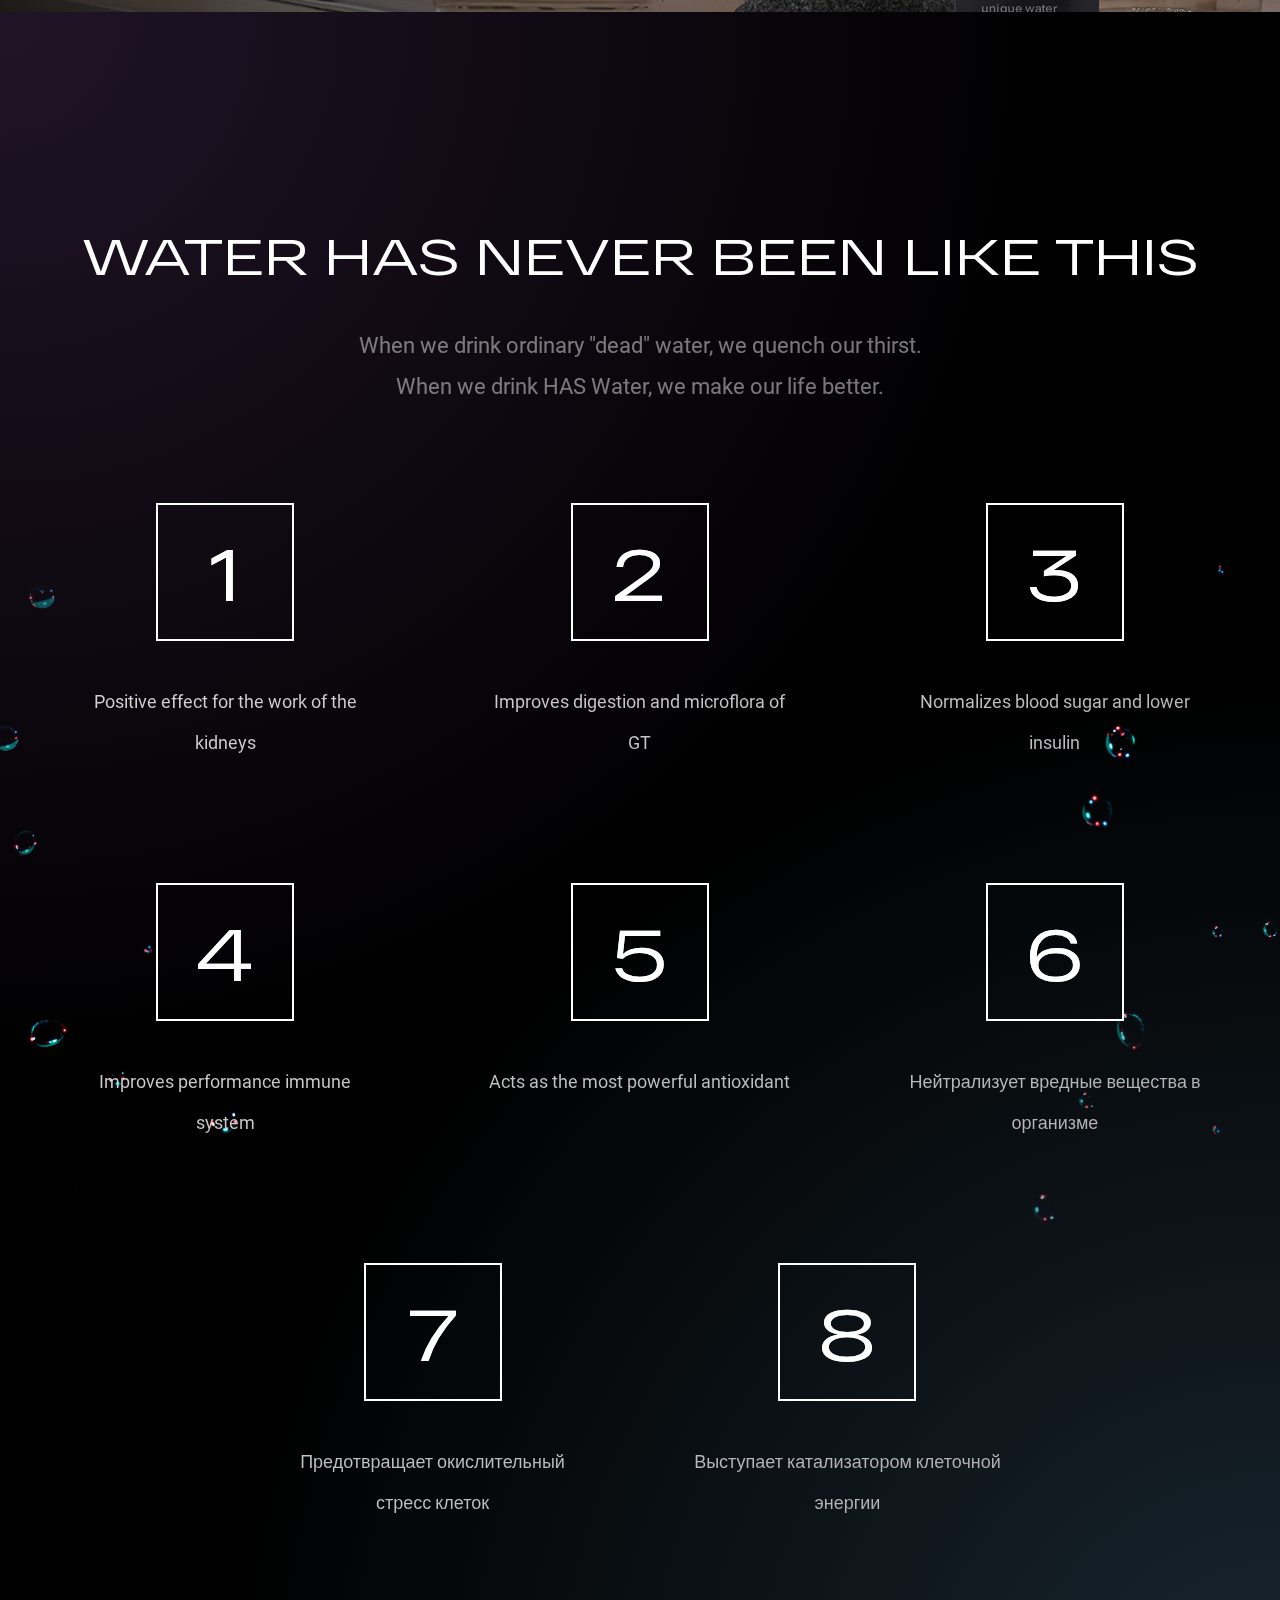
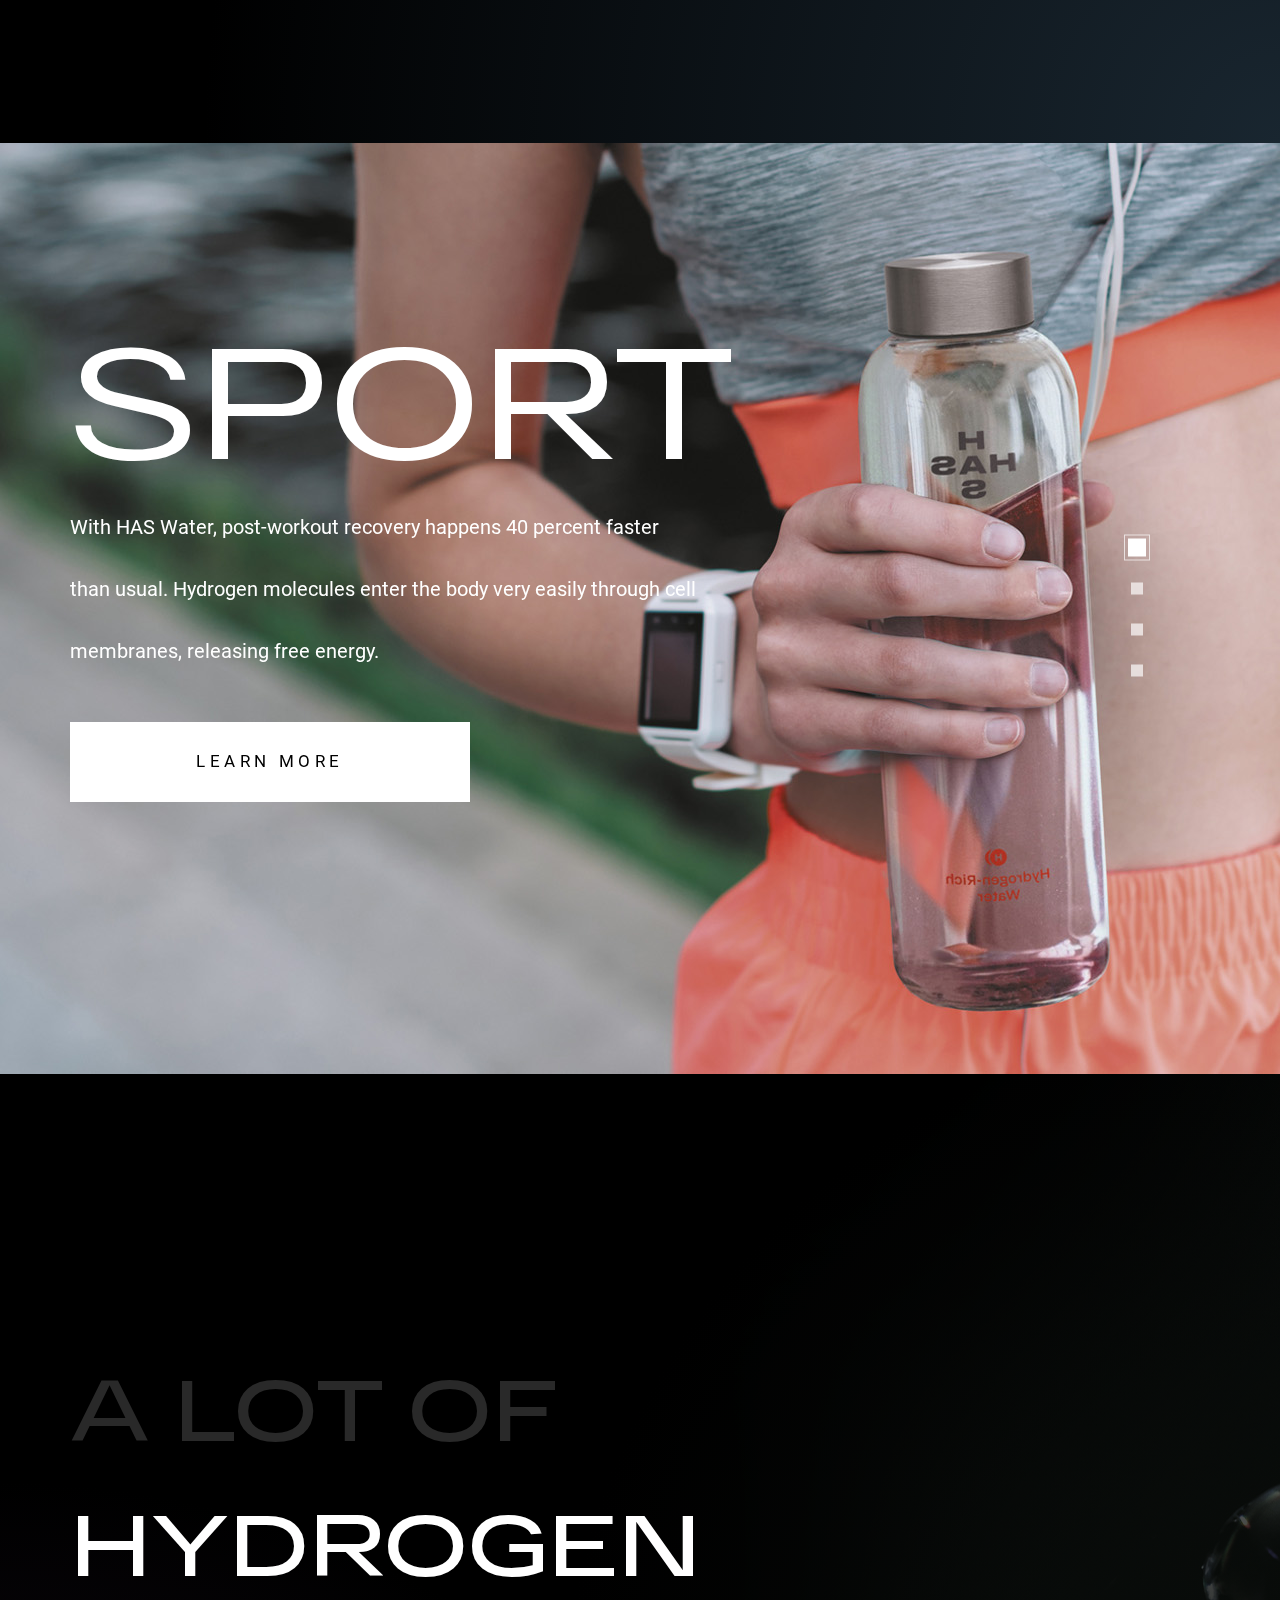
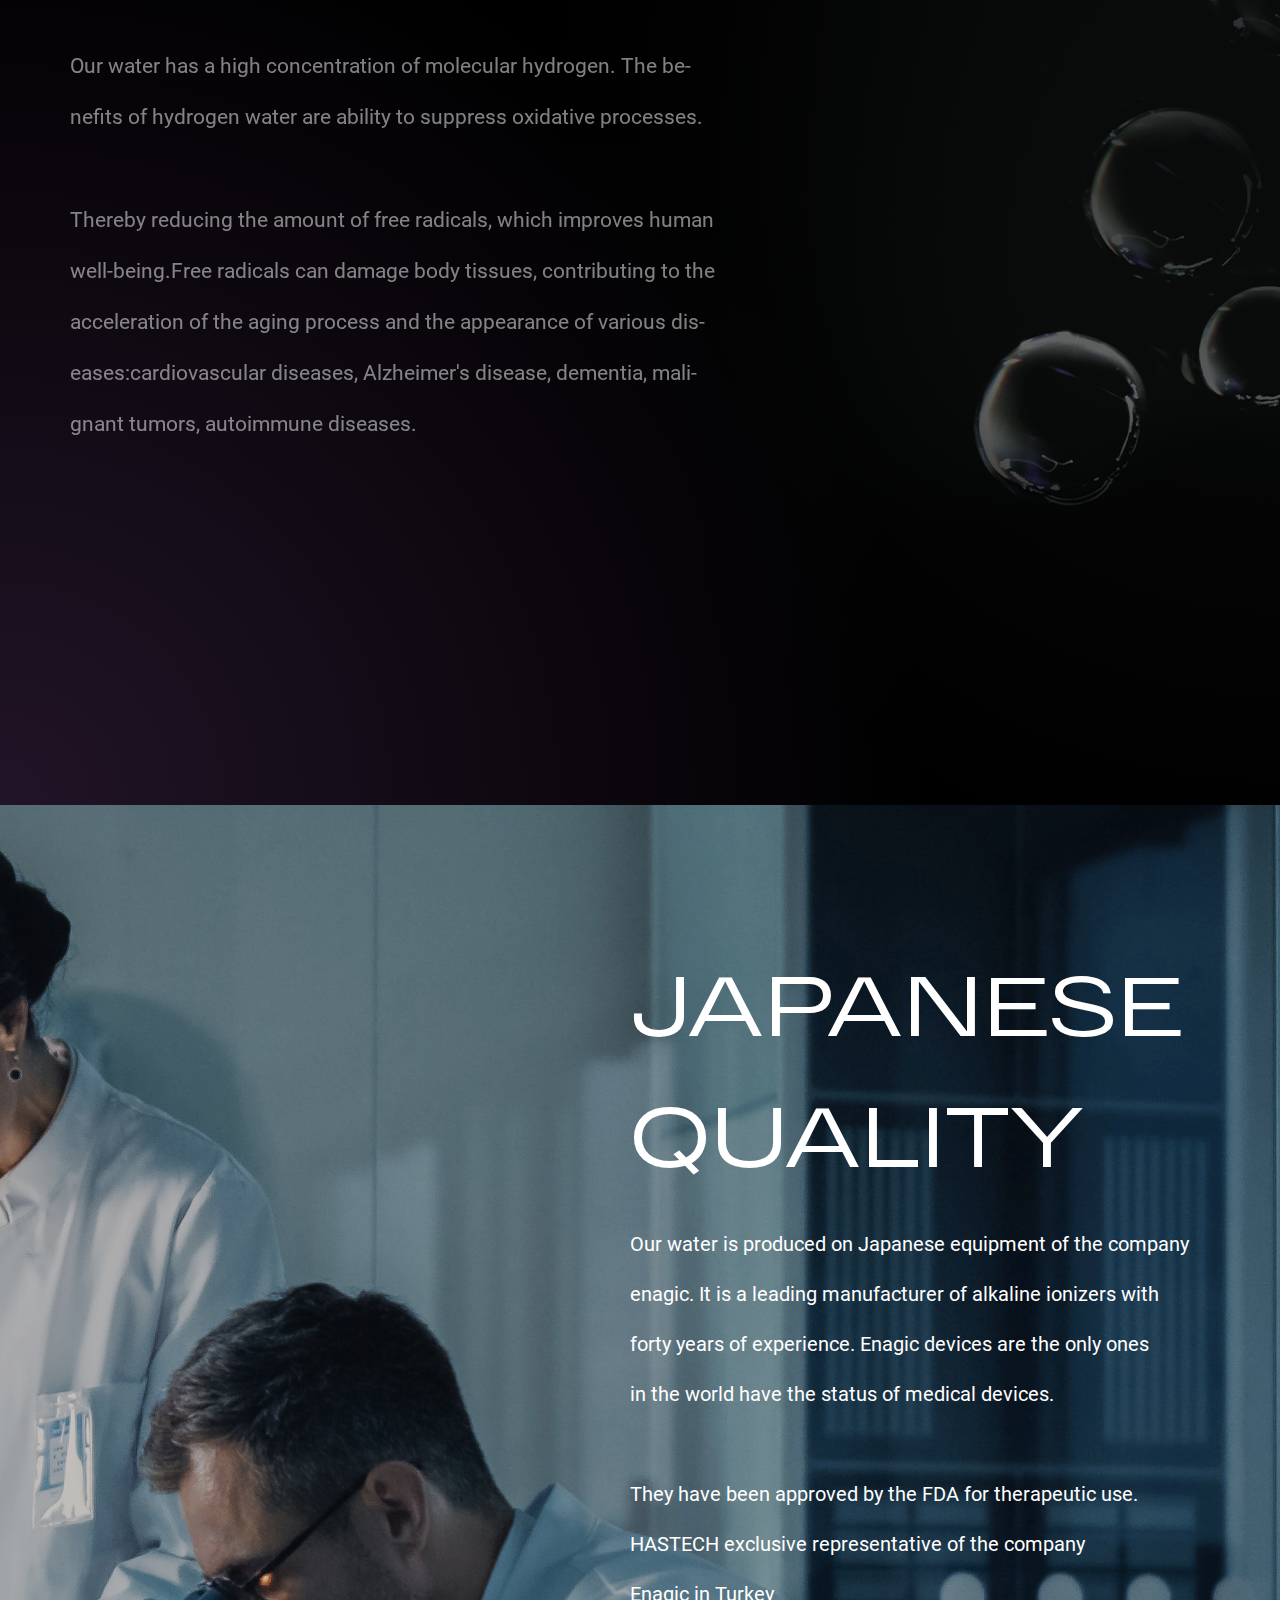
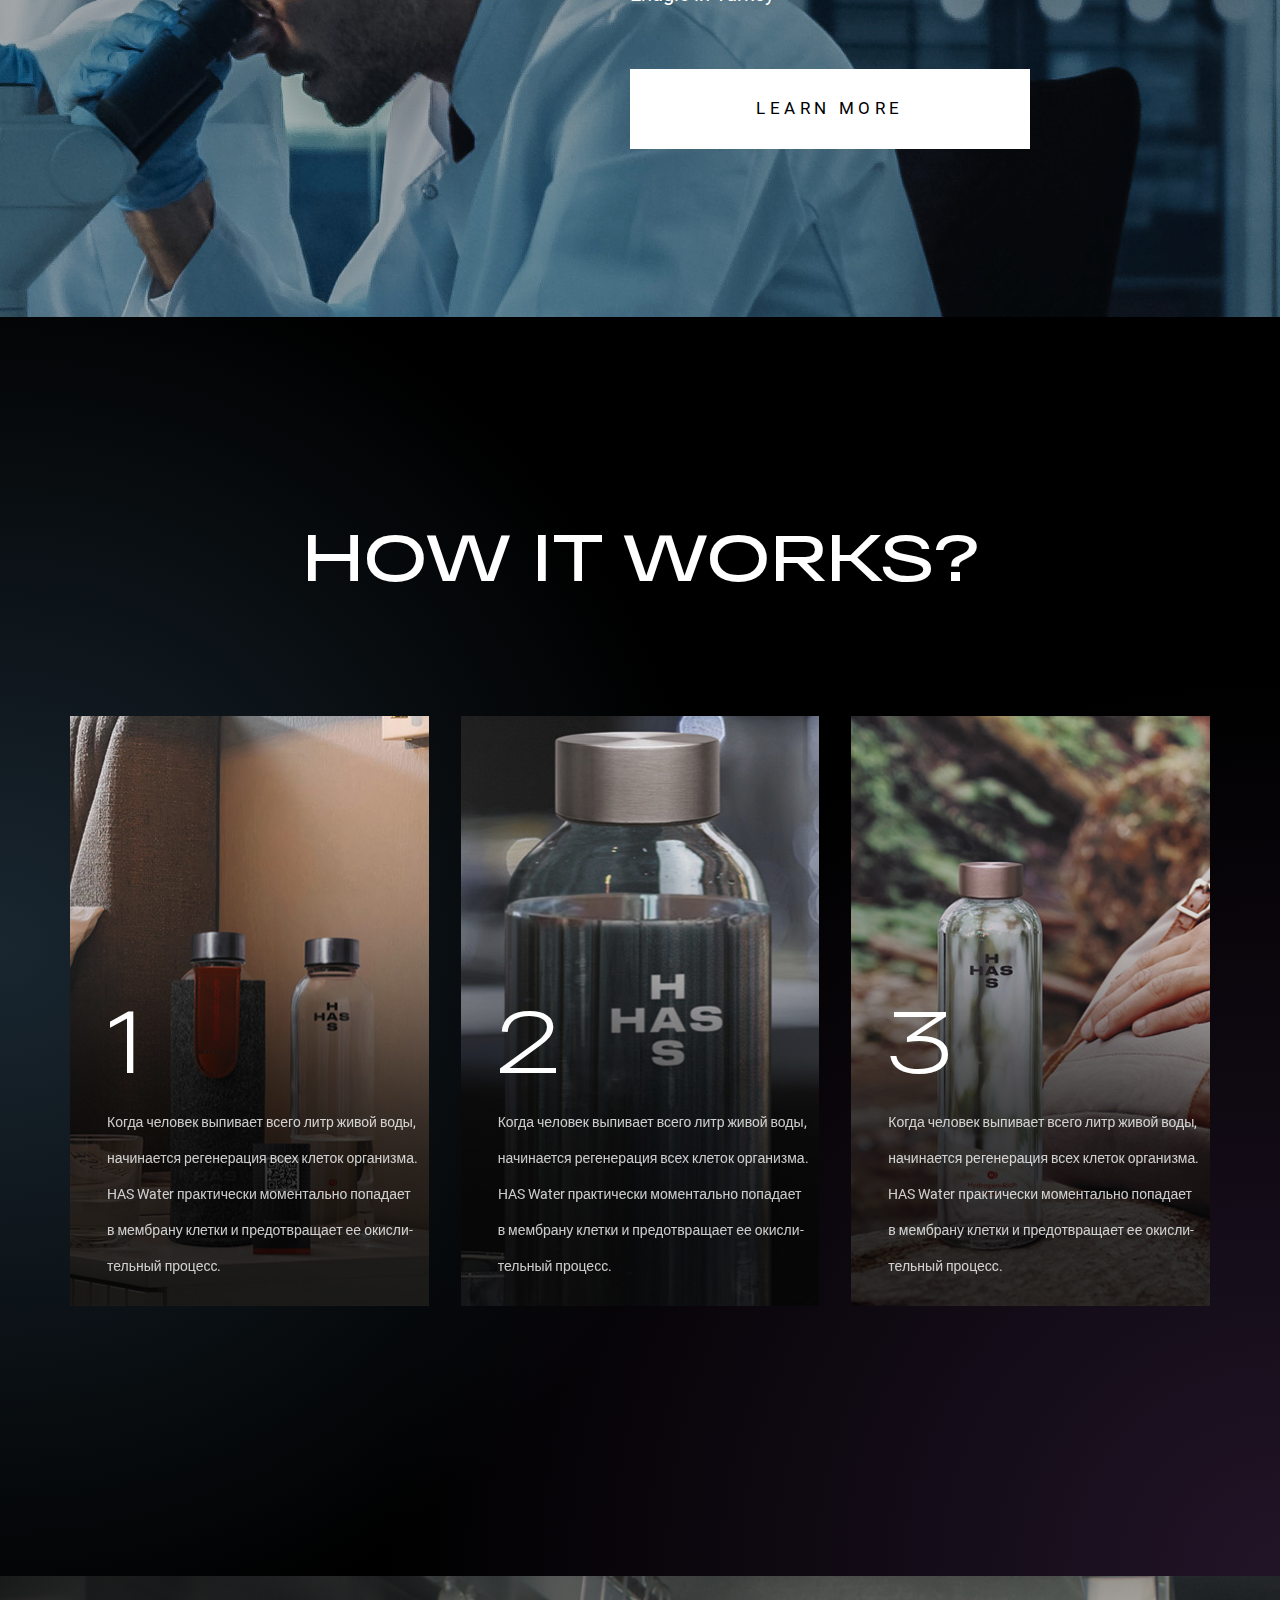
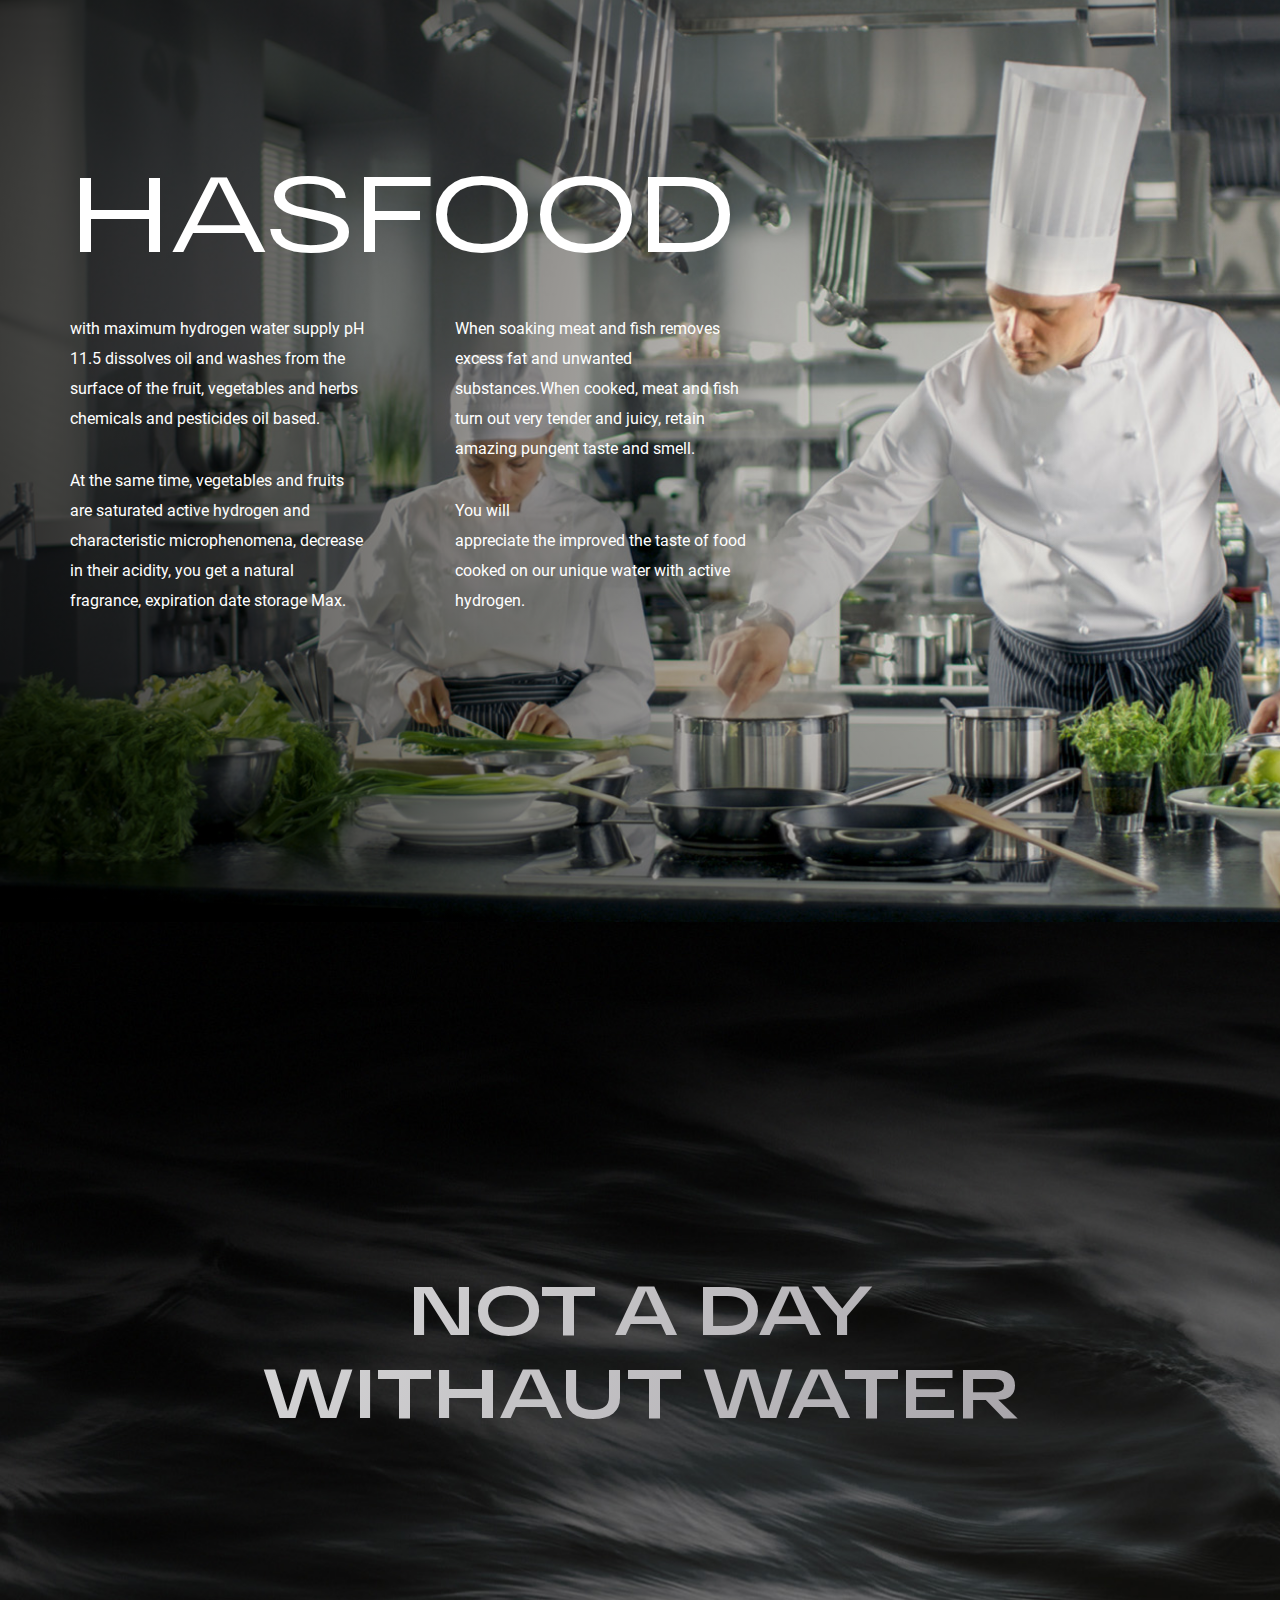
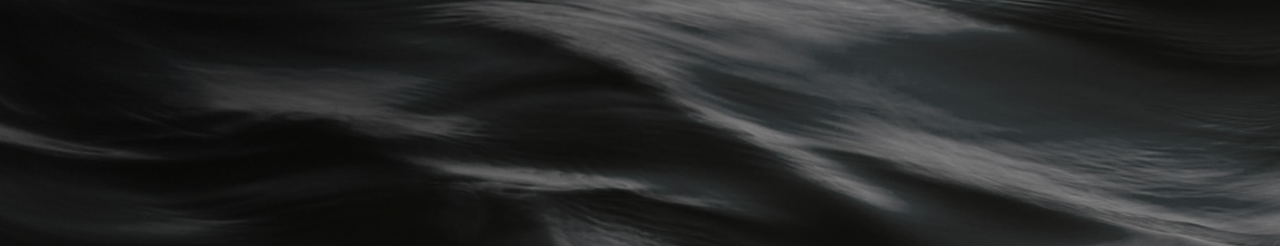
==== commit 94743649: "Р017" ====
--- a/home.html
+++ b/home.html
@@ -310,7 +310,7 @@
 							<h3 class="how-works__item-title">1</h3>
 							<p class="how-works__item-desc">Когда человек выпивает всего литр живой воды,
 								начинается регенерация всех клеток организма. HAS Water практически моментально попадает
-								в мембрану клетки и предотвращает ее окисли-
+								в&nbsp;мембрану клетки и предотвращает ее окисли-
 								тельный процесс.</p>
 						</li>
 						<li class="how-works__item">
@@ -323,7 +323,7 @@
 							<h3 class="how-works__item-title">2</h3>
 							<p class="how-works__item-desc">Когда человек выпивает всего литр живой воды,
 								начинается регенерация всех клеток организма. HAS Water практически моментально попадает
-								в мембрану клетки и предотвращает ее окисли-
+								в&nbsp;мембрану клетки и предотвращает ее окисли-
 								тельный процесс.</p>
 						</li>
 						<li class="how-works__item">
@@ -336,7 +336,7 @@
 							<h3 class="how-works__item-title">3</h3>
 							<p class="how-works__item-desc">Когда человек выпивает всего литр живой воды,
 								начинается регенерация всех клеток организма. HAS Water практически моментально попадает
-								в мембрану клетки и предотвращает ее окисли-
+								в&nbsp;мембрану клетки и предотвращает ее окисли-
 								тельный процесс.</p>
 						</li>
 					</ol>
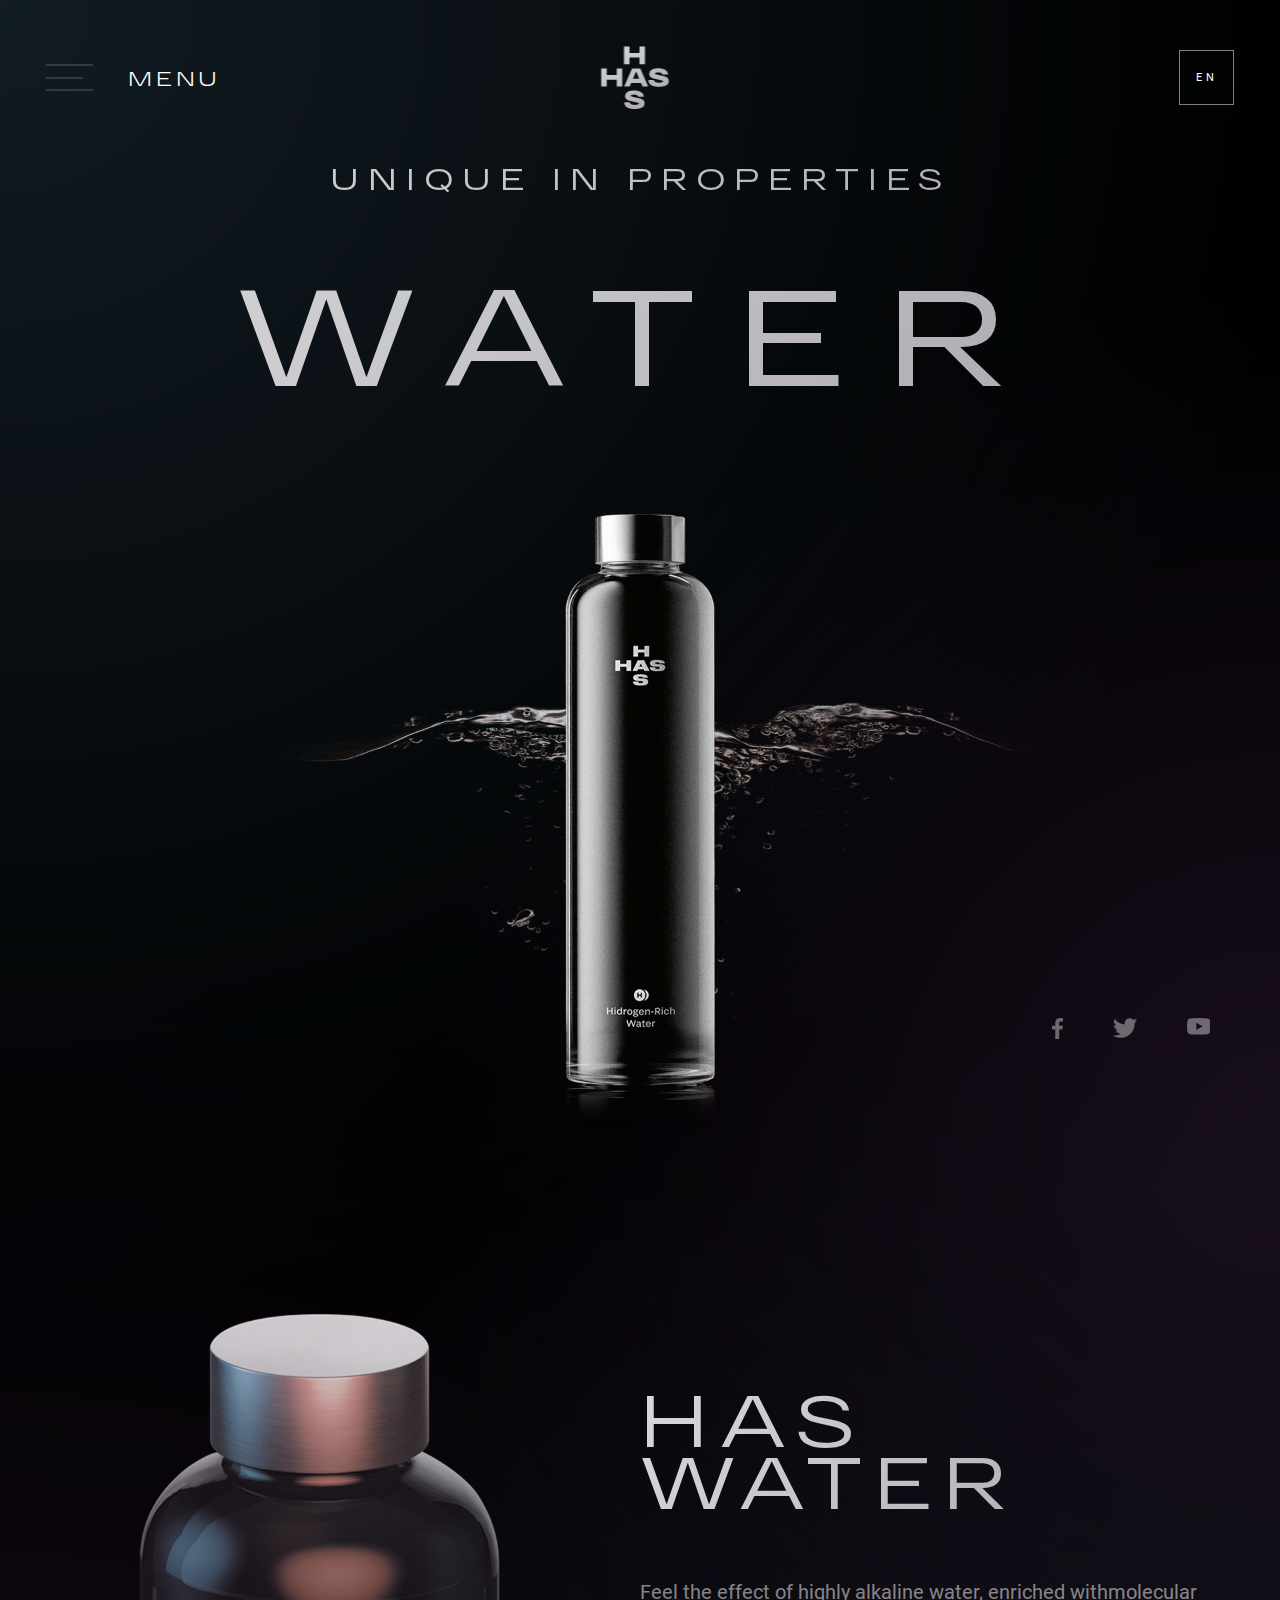
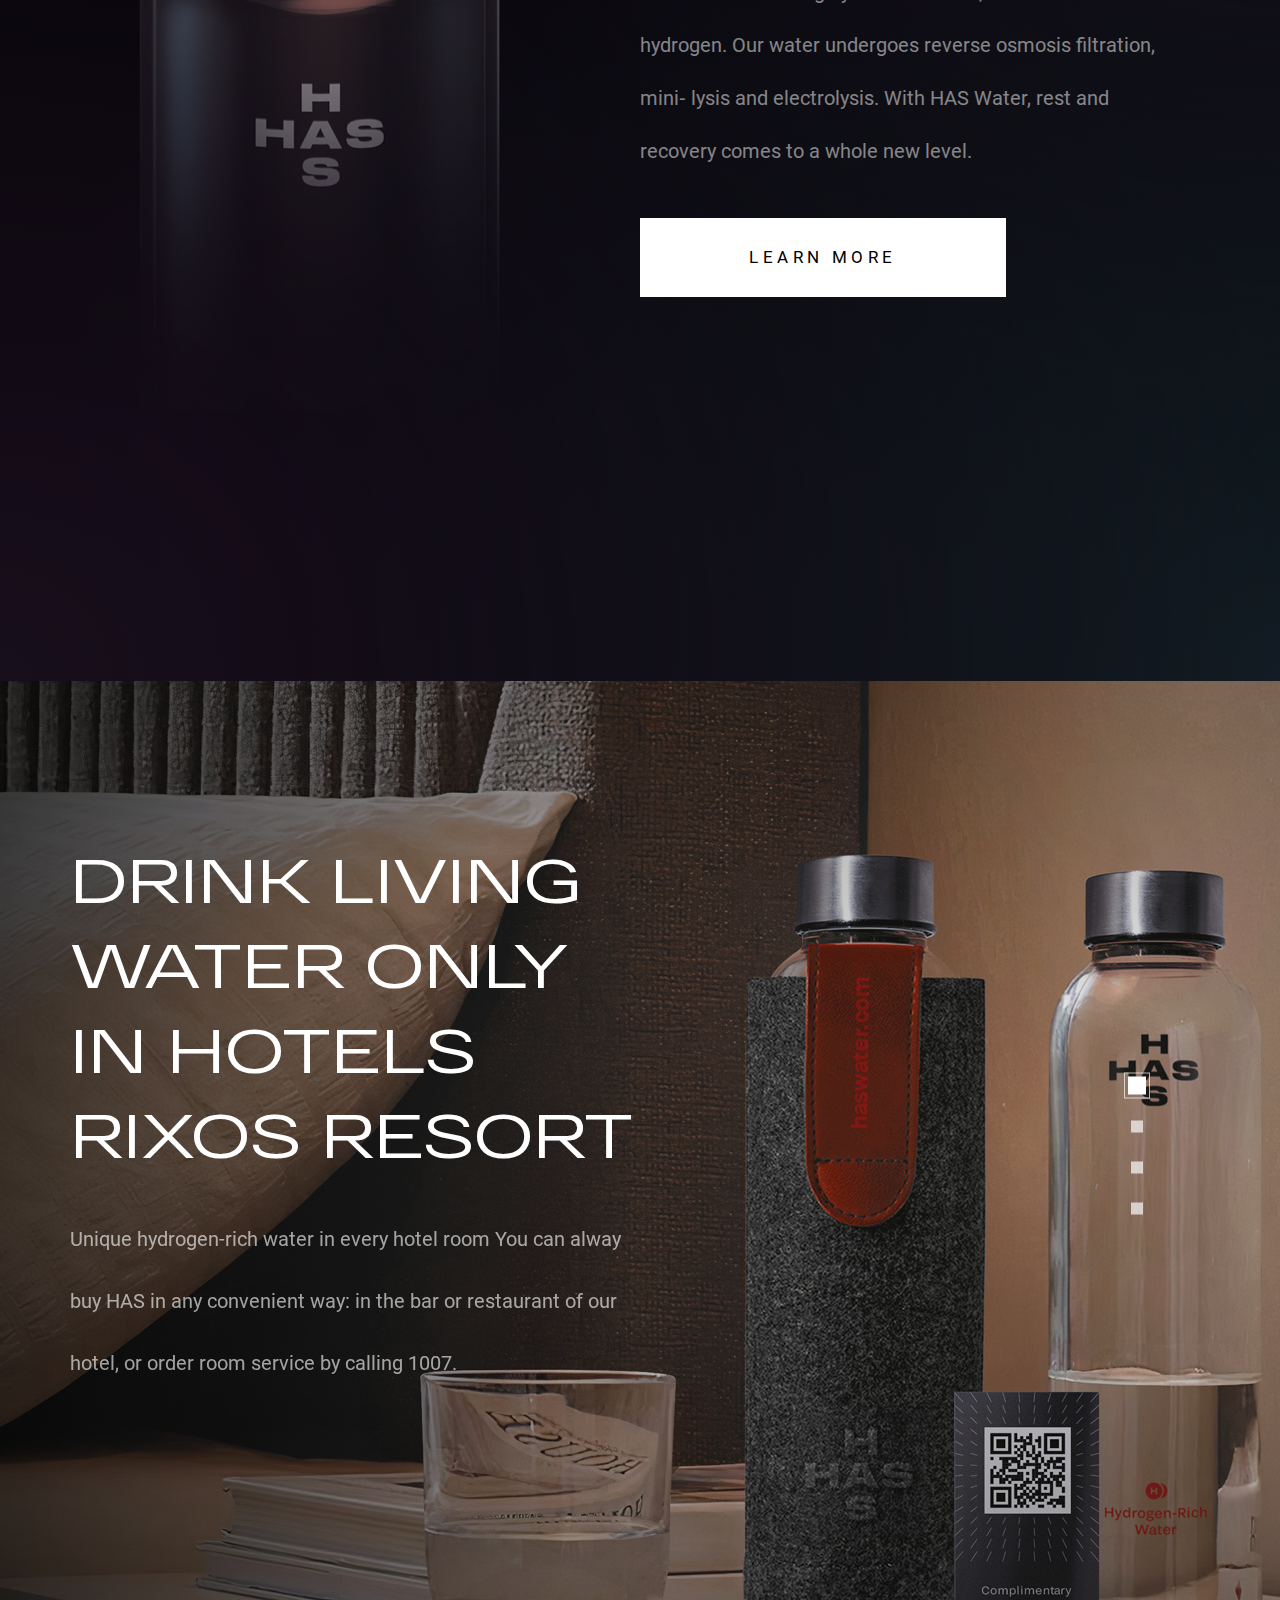
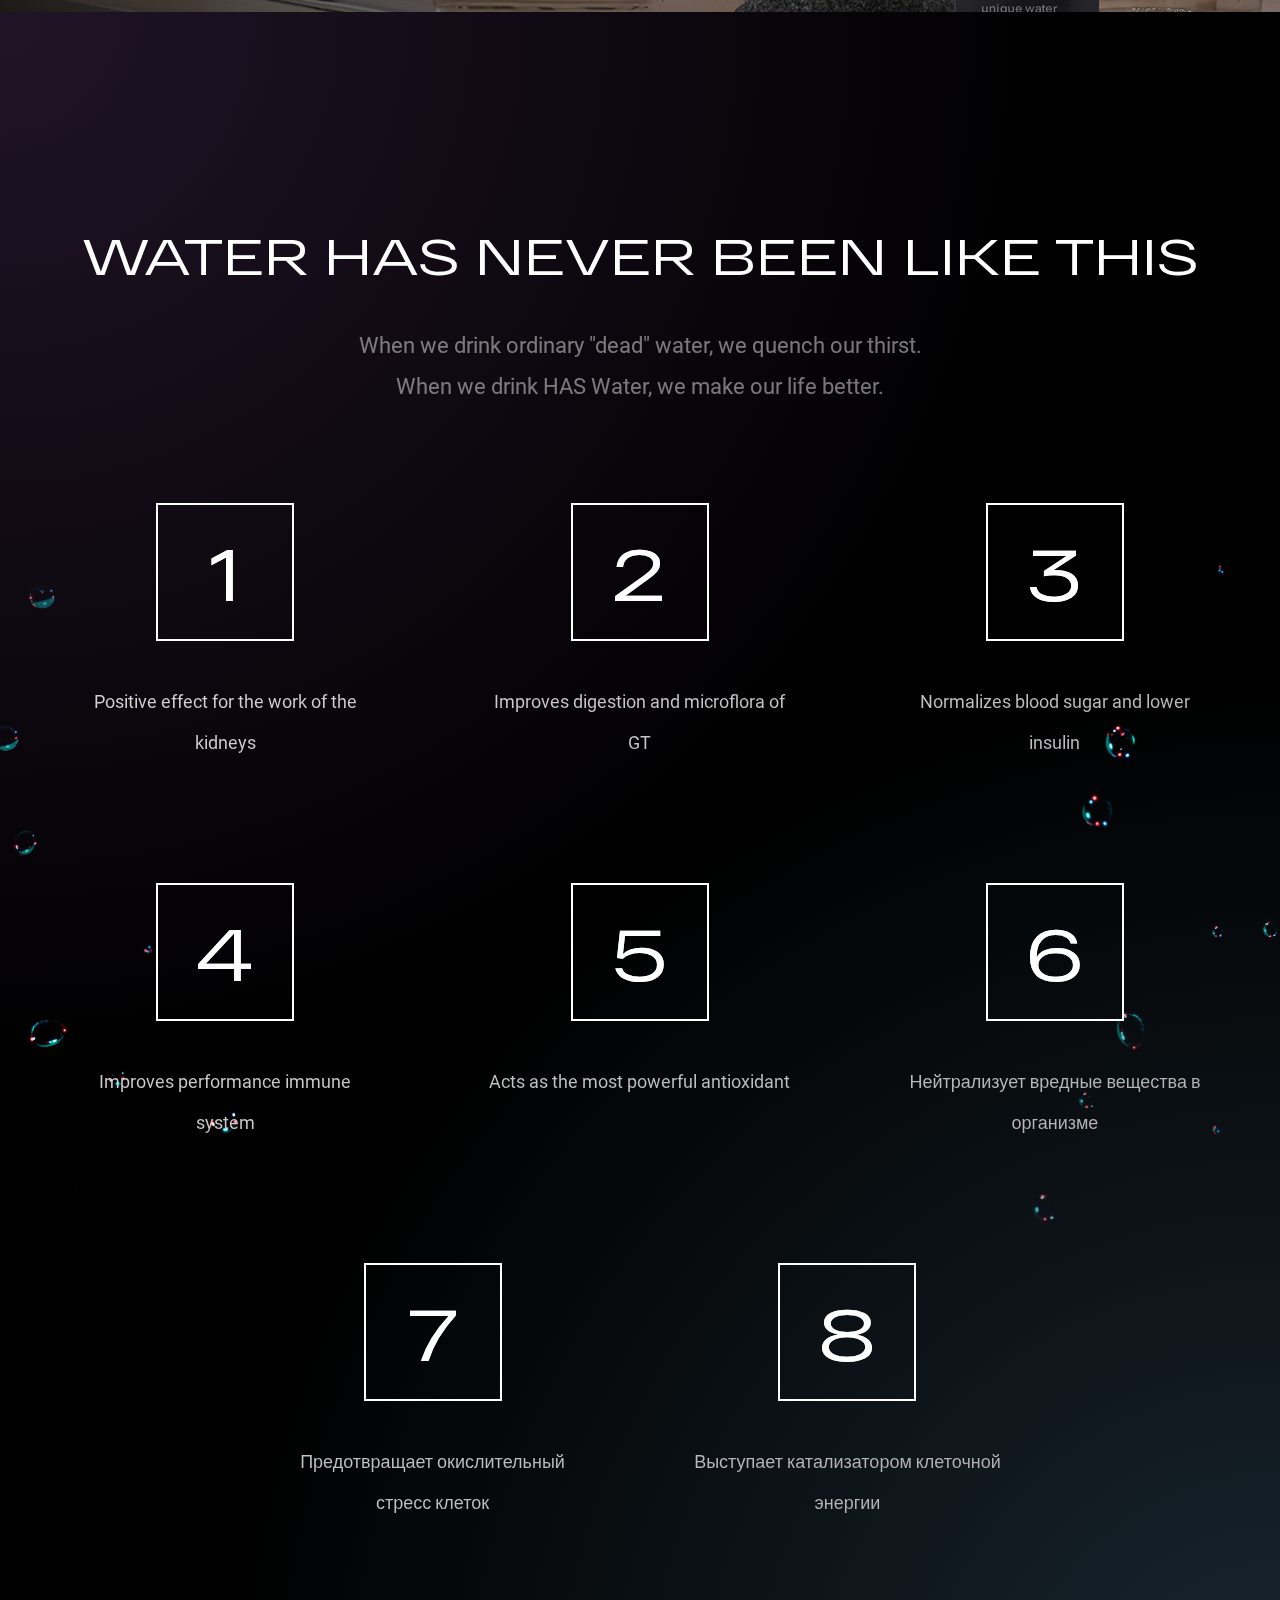
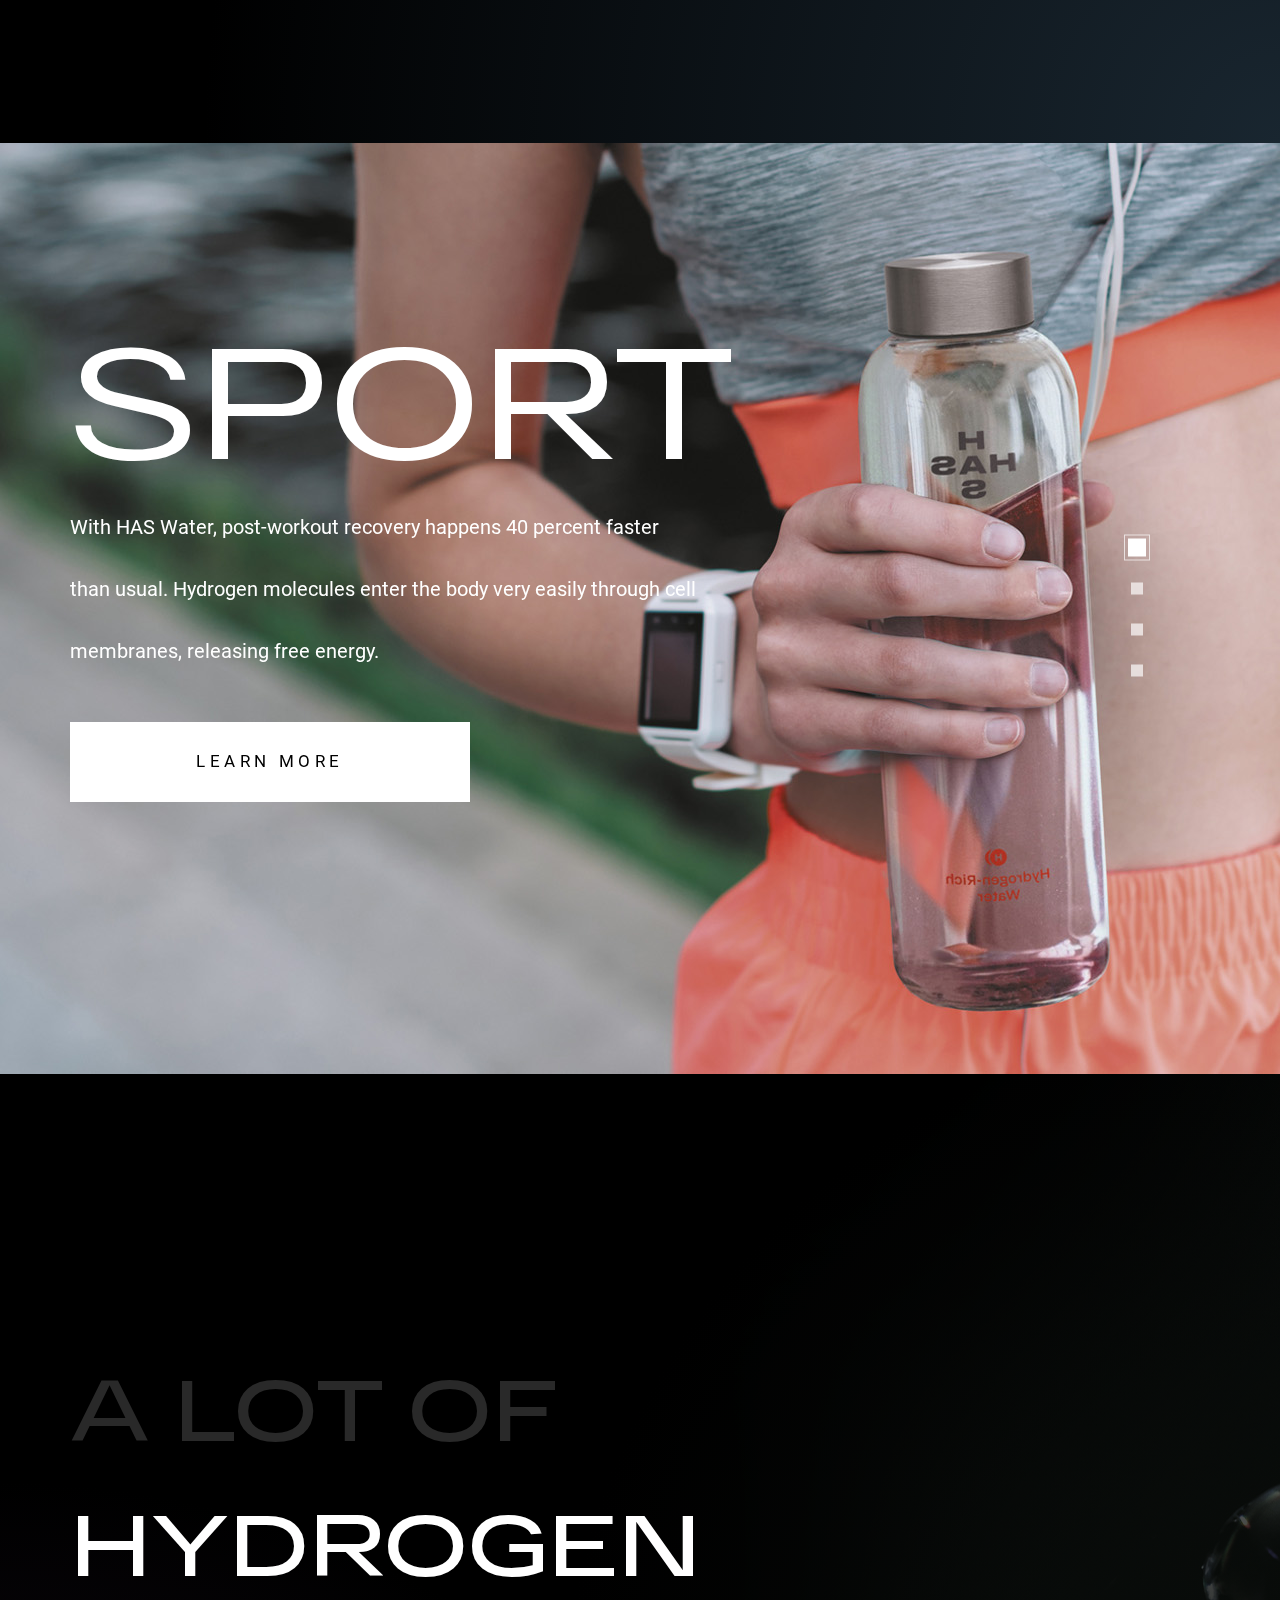
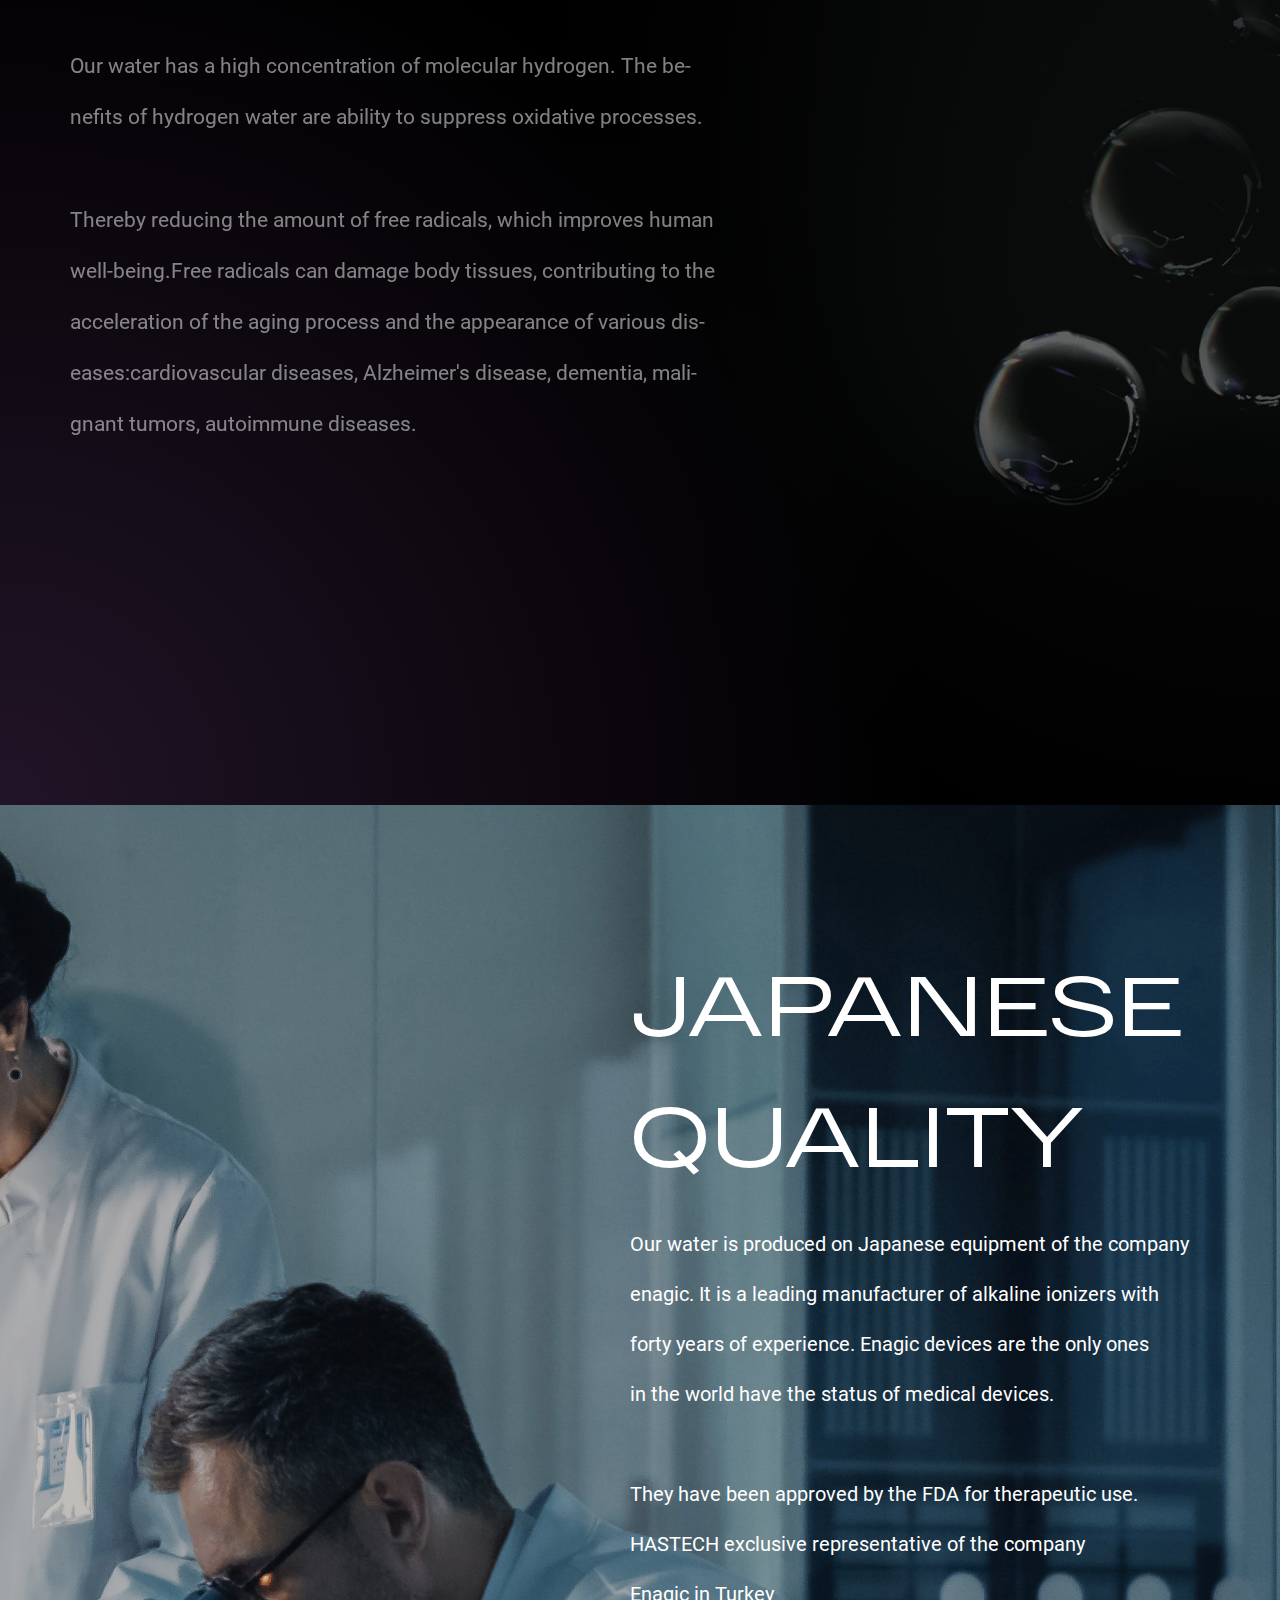
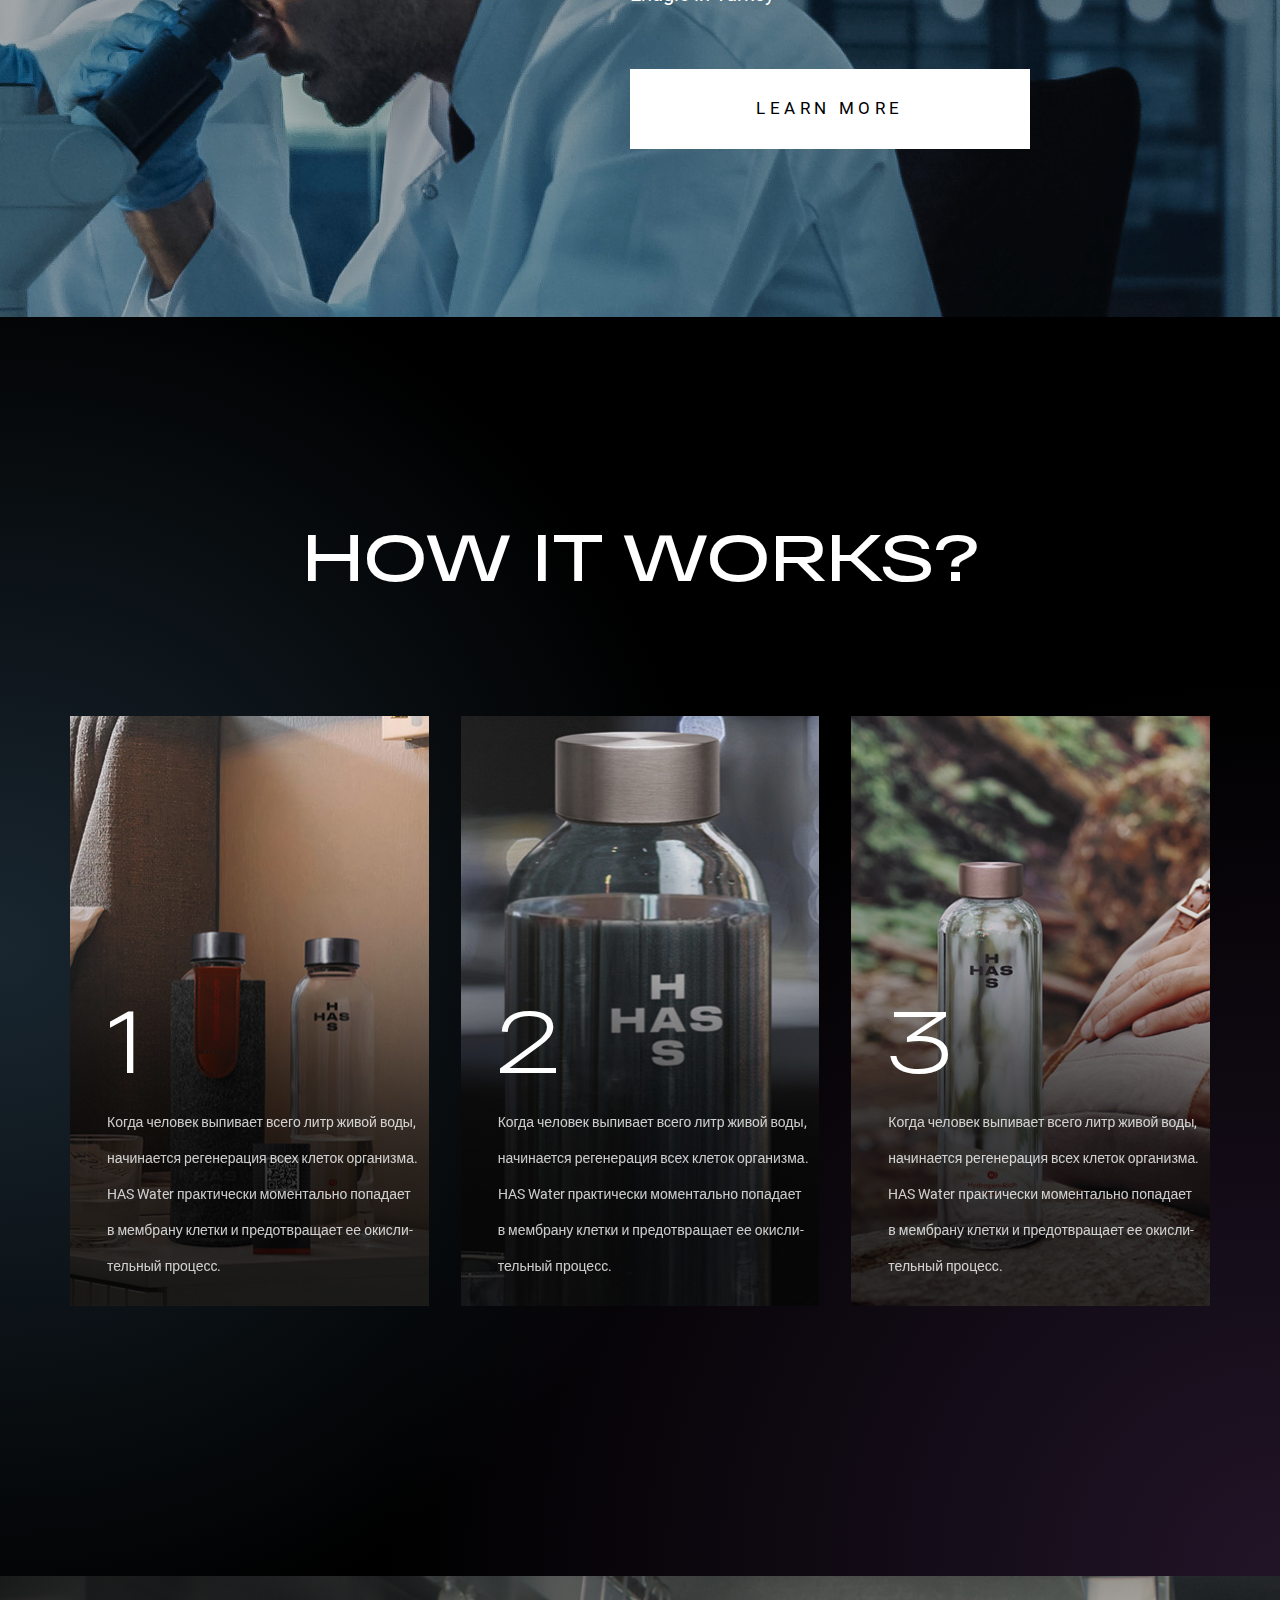
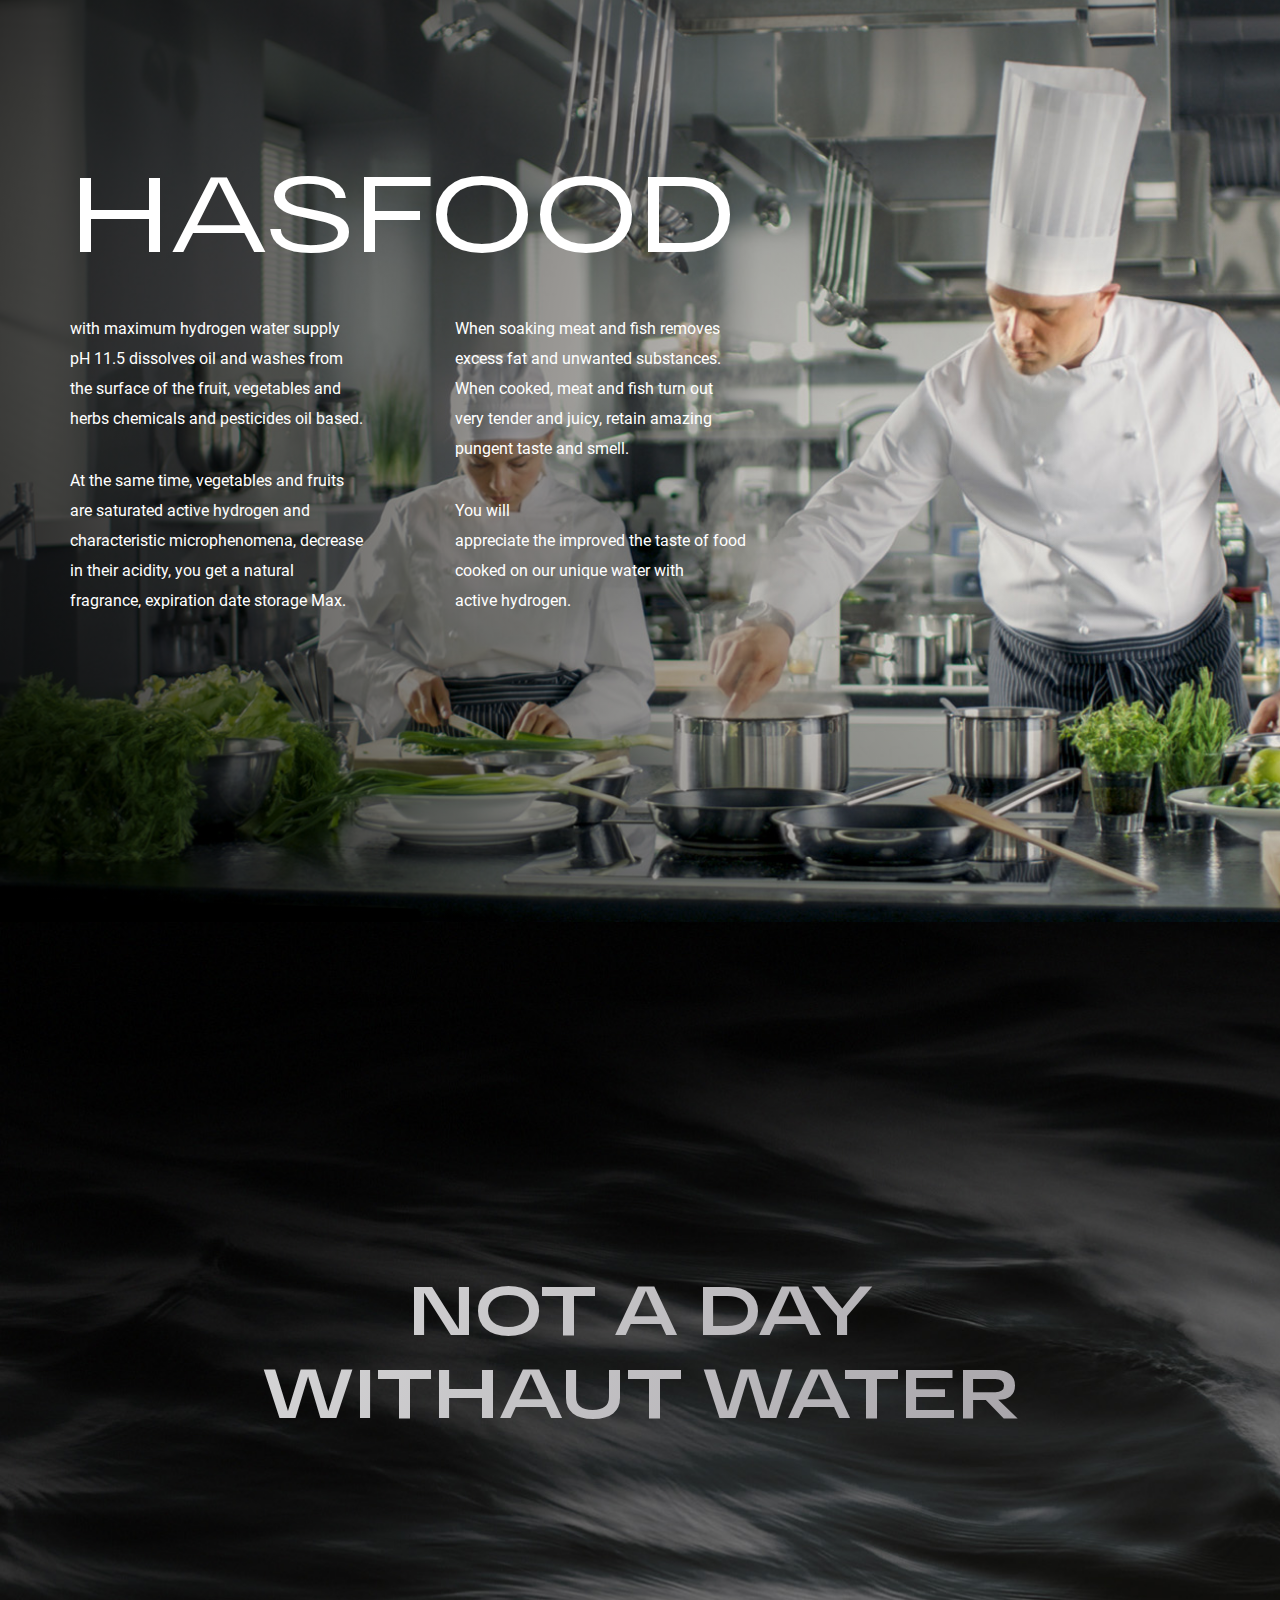
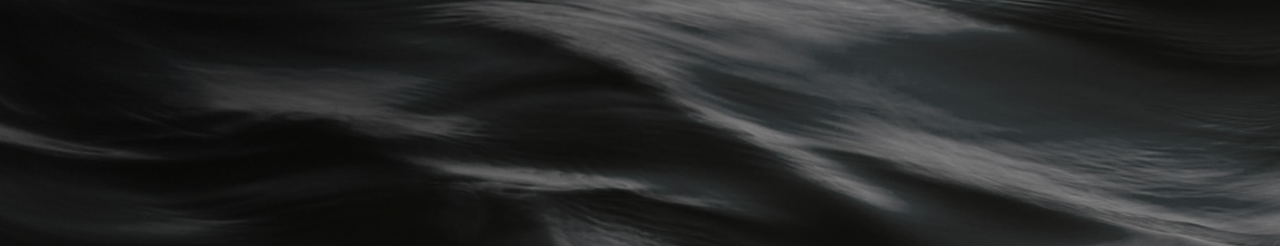
==== commit 6b584c33: "Р018" ====
--- a/home.html
+++ b/home.html
@@ -356,8 +356,8 @@
 							<h2 class="has-food__title">HASFOOD</h2>
 							<div class="has-food__desc">
 								<p class="has-food__paragraph">with maximum hydrogen water supply
-									pH 11.5 dissolves oil and washes from
-									the surface of the fruit, vegetables and
+									pH&nbsp;11.5 dissolves oil and washes from
+									the&nbsp;surface of the fruit, vegetables and
 									herbs chemicals and pesticides oil based.</p>
 		
 								<p class="has-food__paragraph">At the same time, vegetables and fruits
@@ -367,14 +367,14 @@
 									expiration date storage Max.</p>
 		
 								<p class="has-food__paragraph">When soaking meat and fish removes
-									excess fat and unwanted substances.When cooked, meat and fish turn out
-									very tender and juicy, retain amazing
+									excess fat and unwanted substances. When cooked, meat and fish turn out
+									very&nbsp;tender and juicy, retain amazing
 									pungent taste and smell.</p> 
 									
 								<p class="has-food__paragraph">You will<br>
 									appreciate the improved the taste of
 									food cooked on our unique water with
-									active hydrogen.</p>
+									active&nbsp;hydrogen.</p>
 							</div>
 						</div>
 					</div>
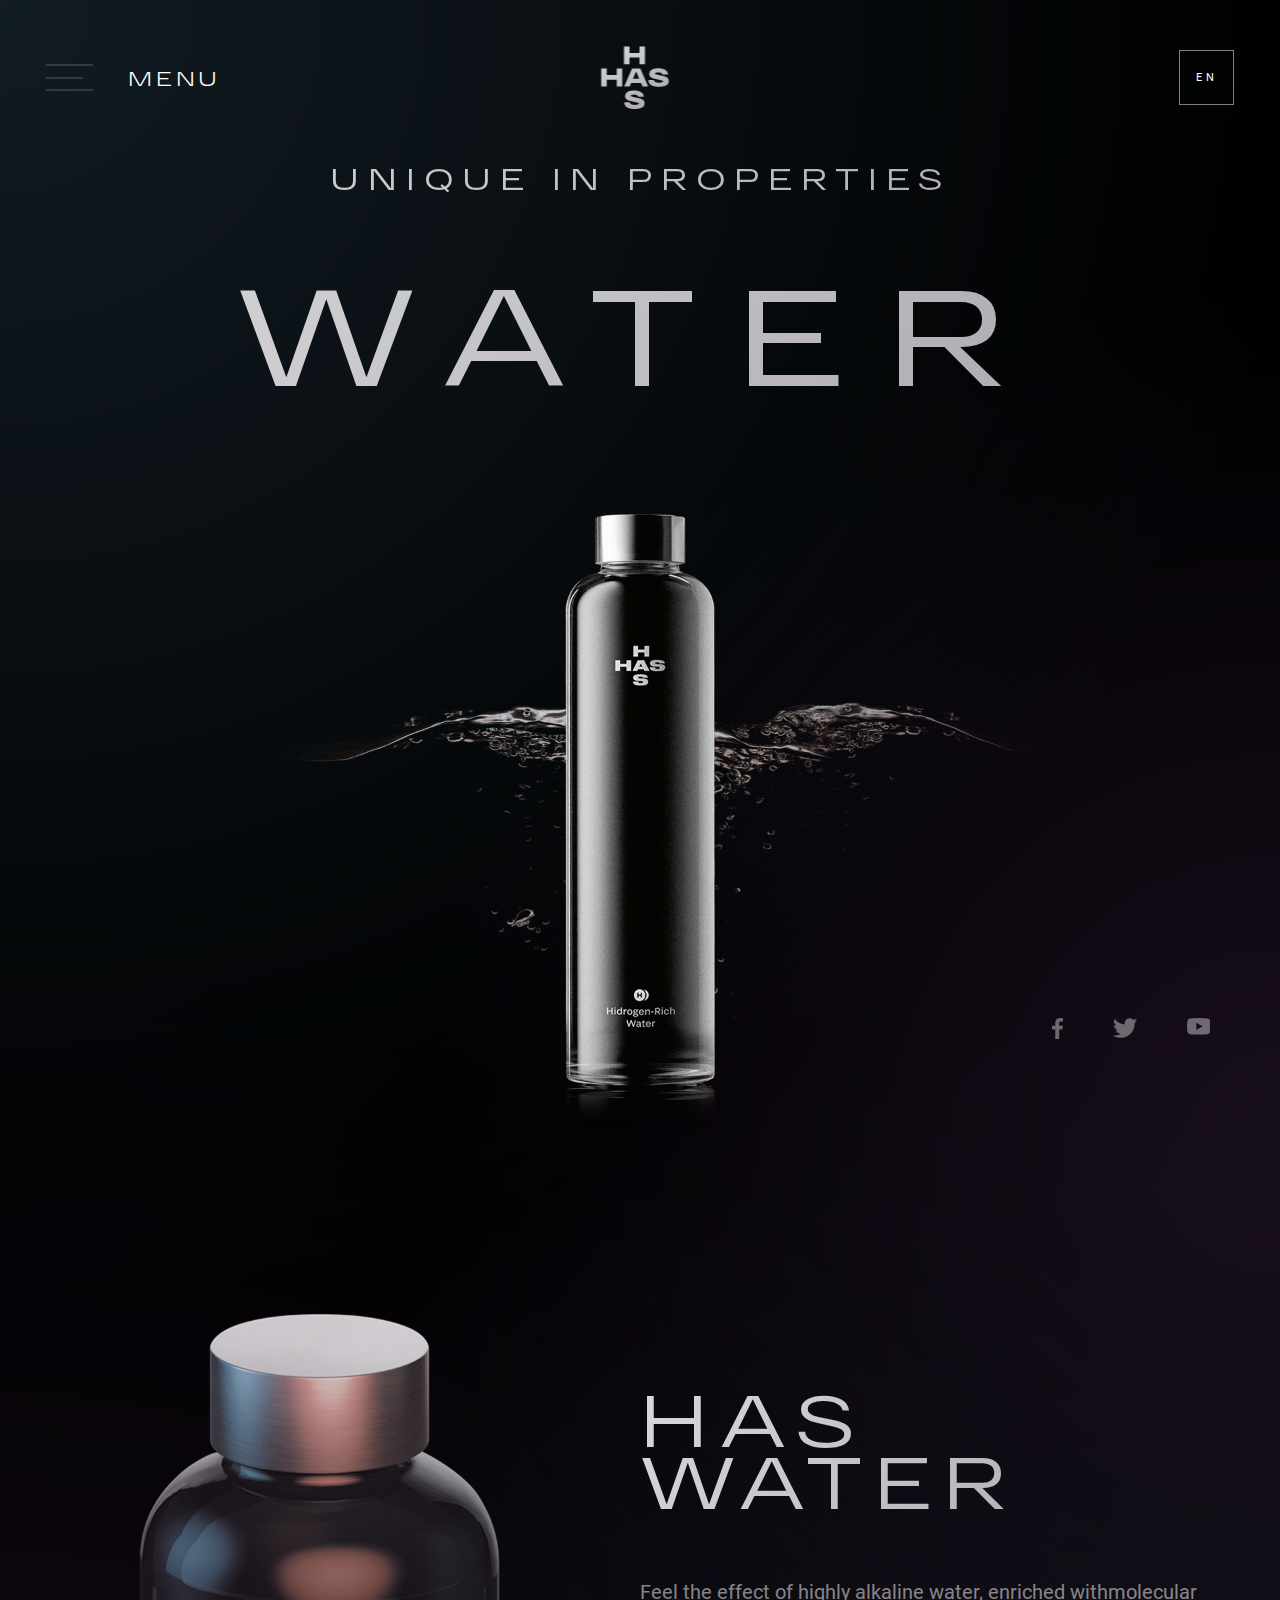
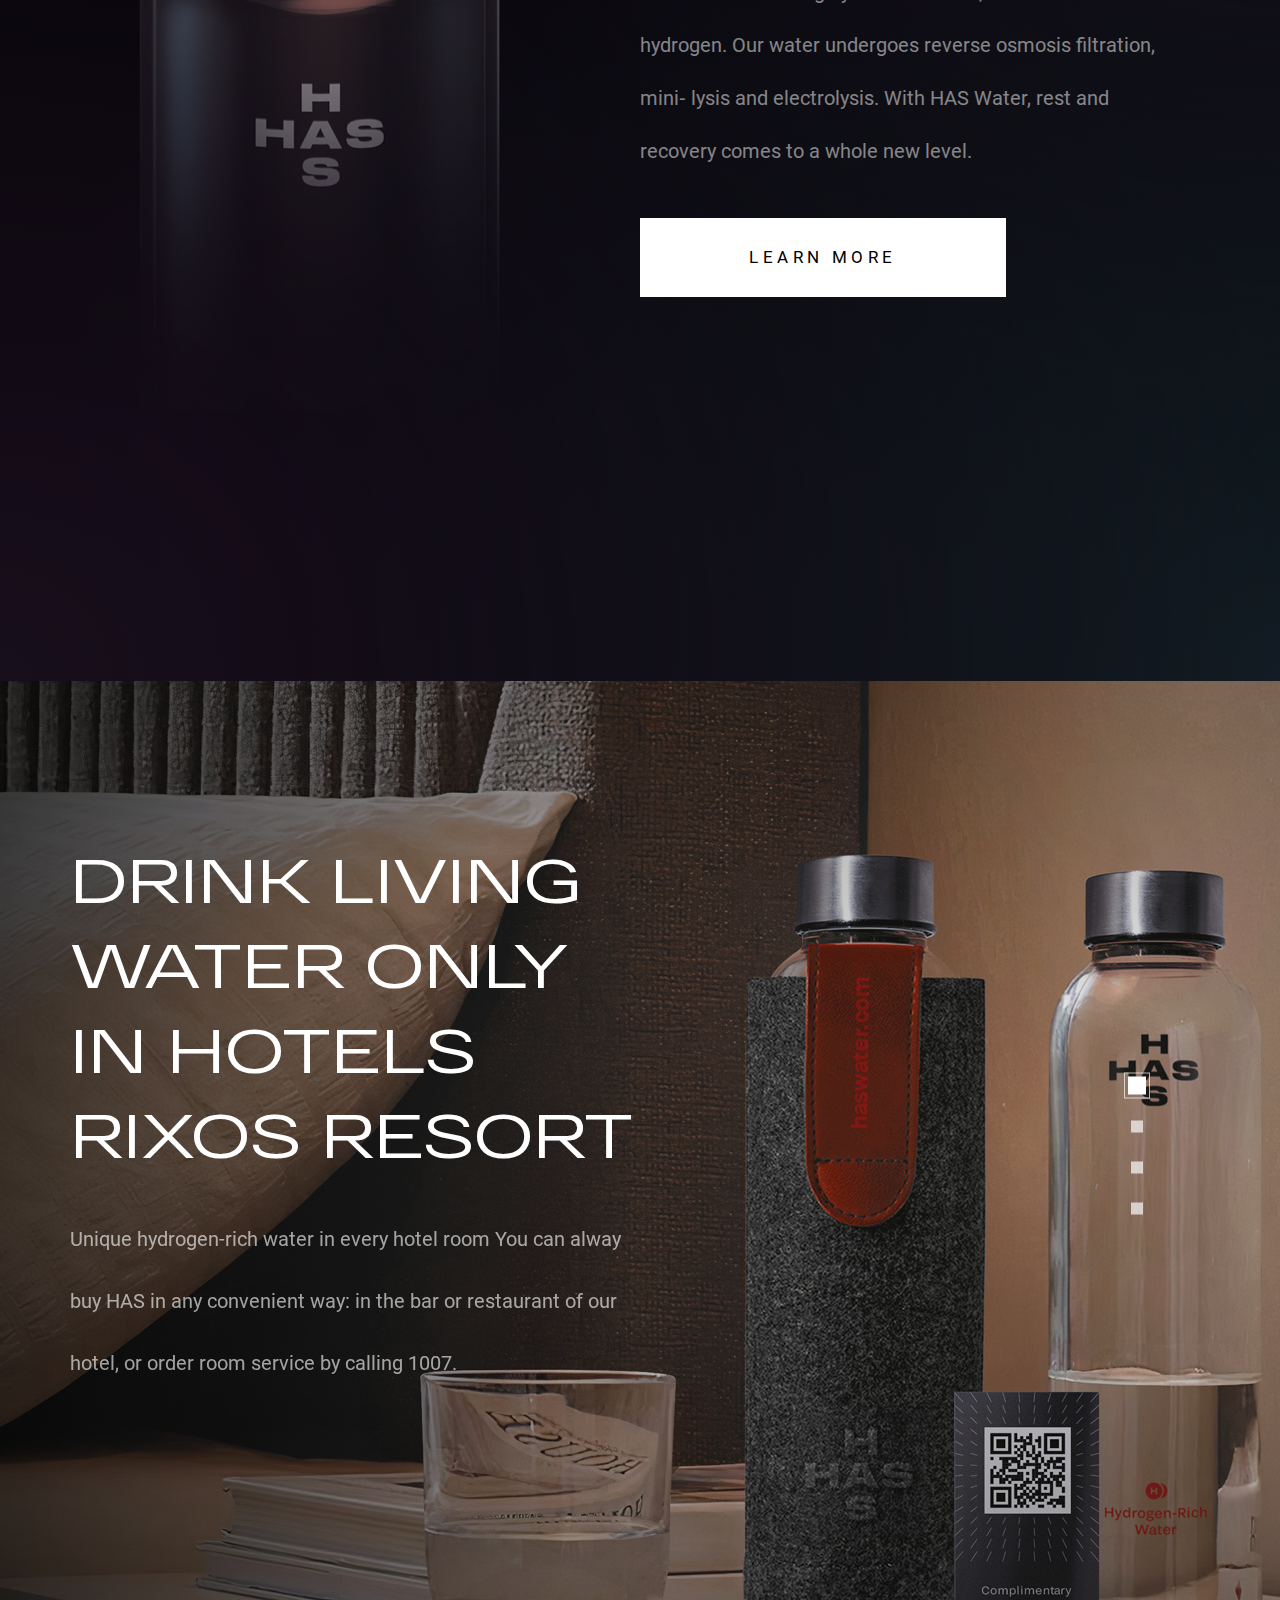
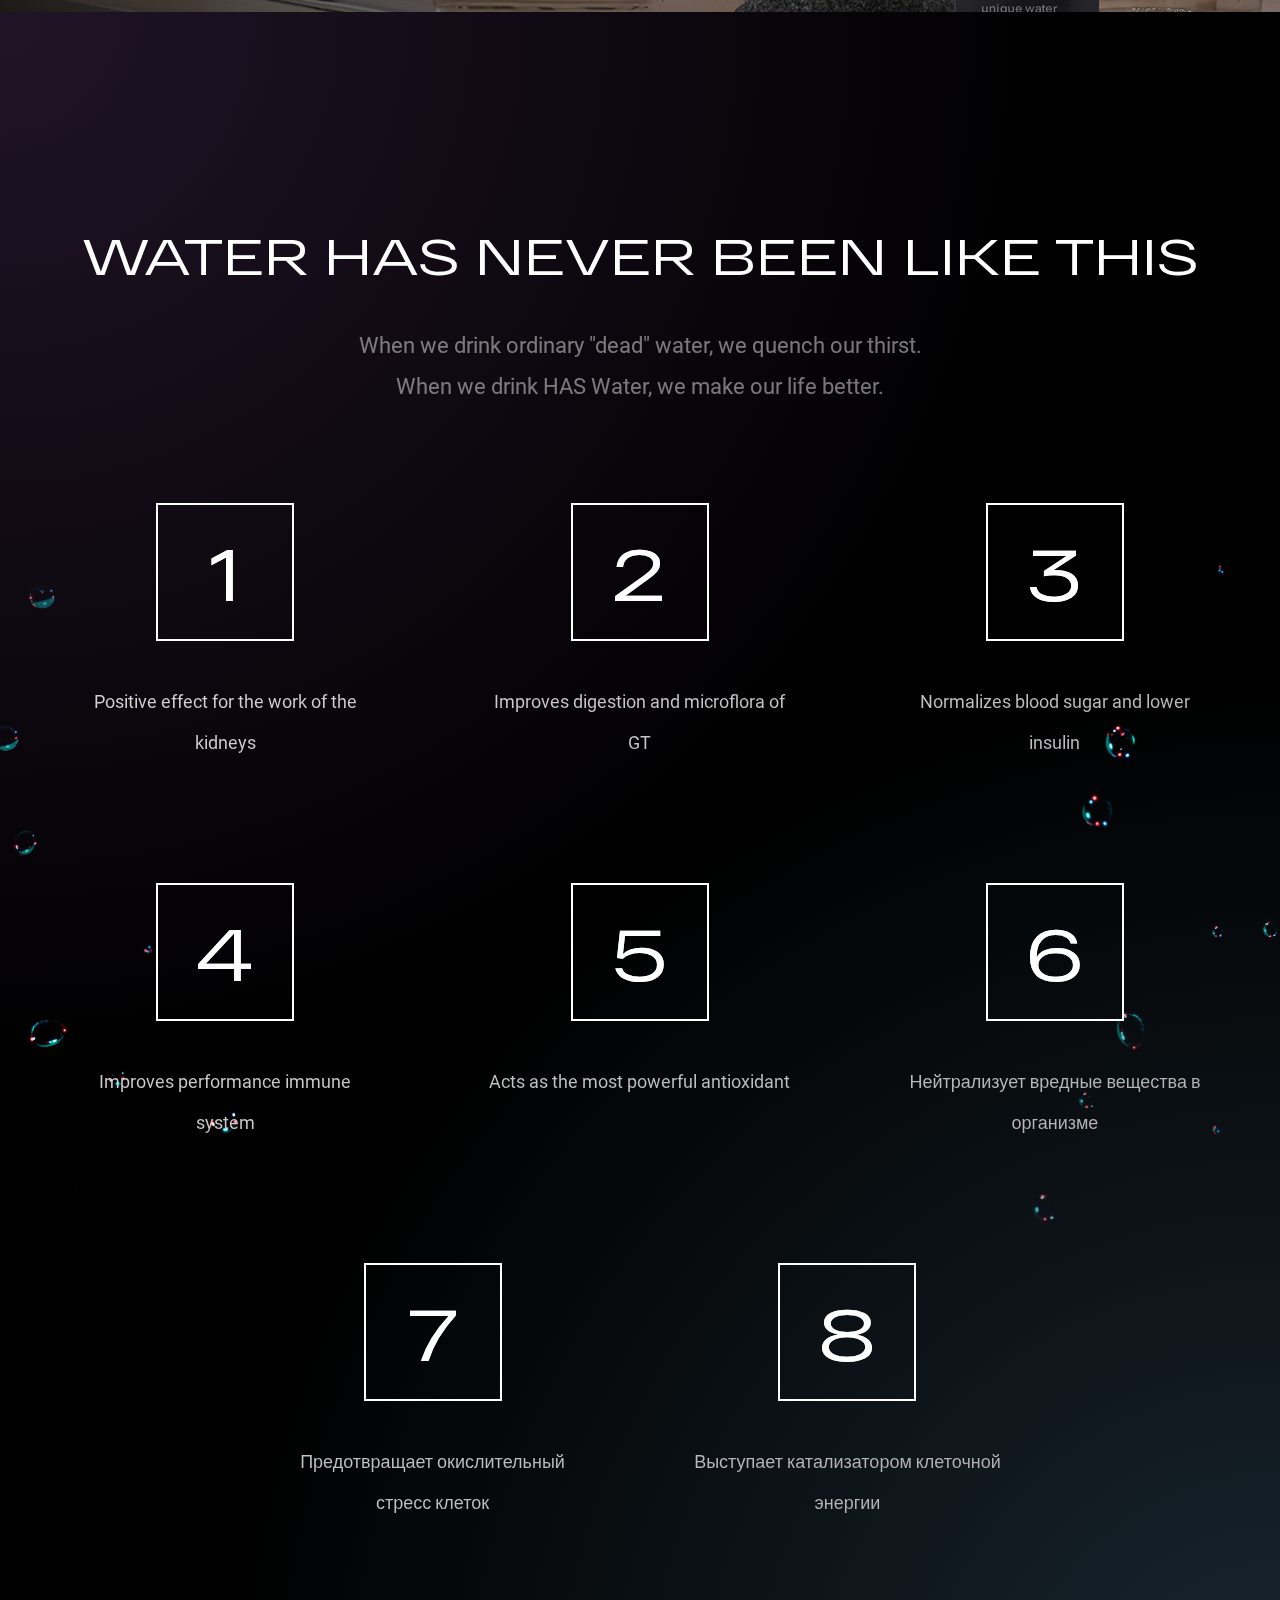
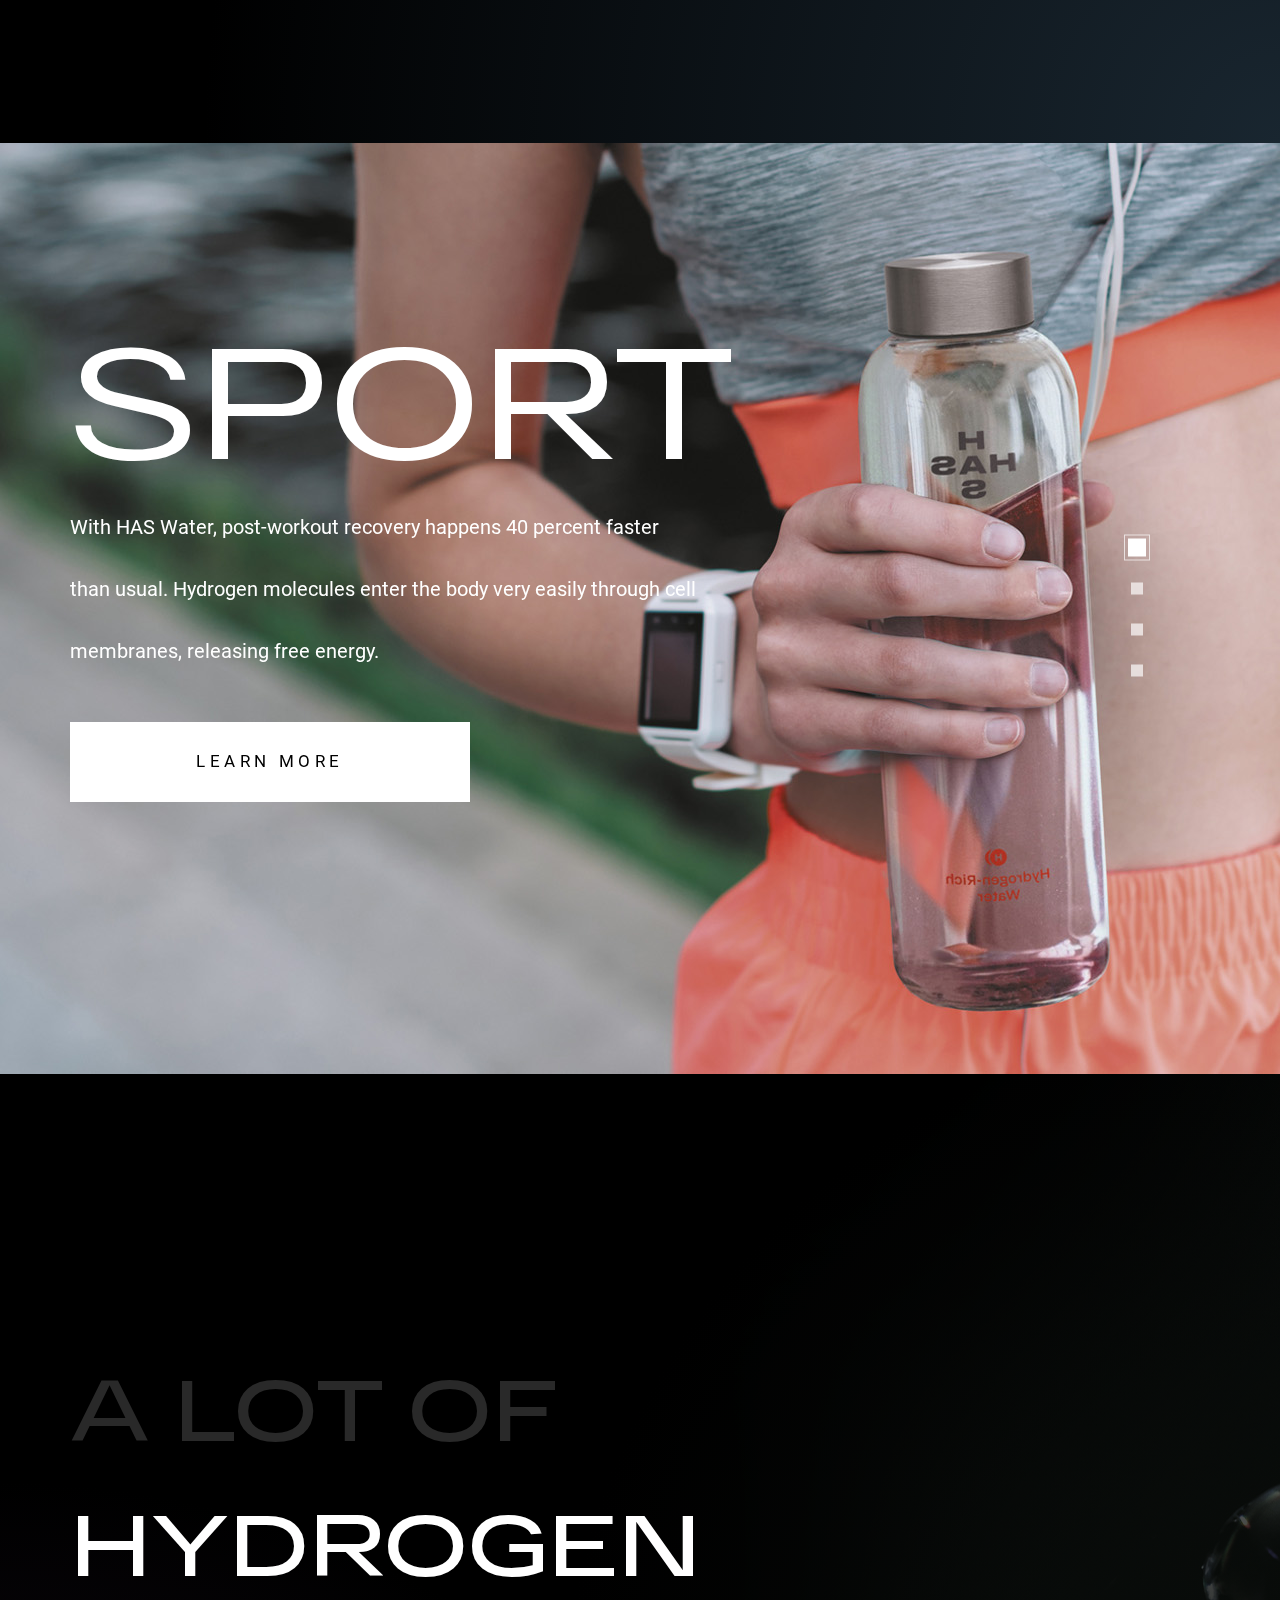
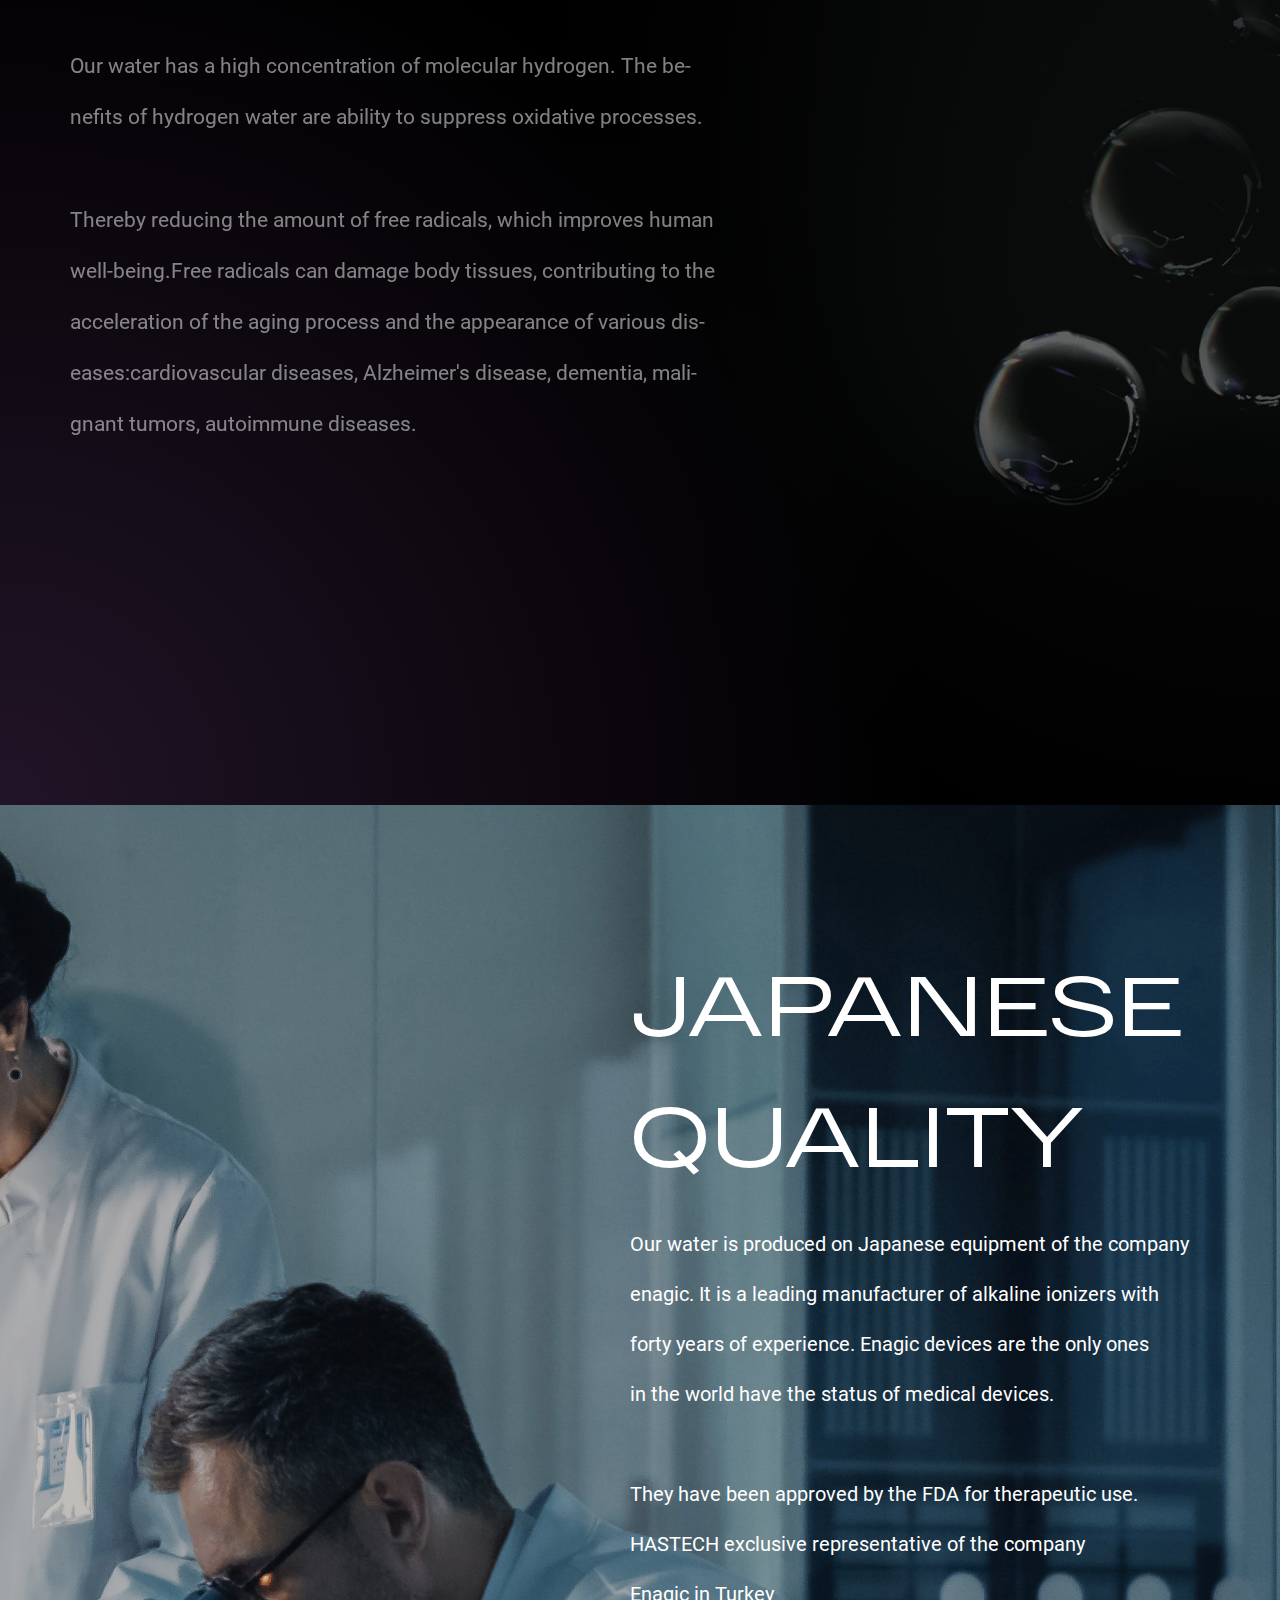
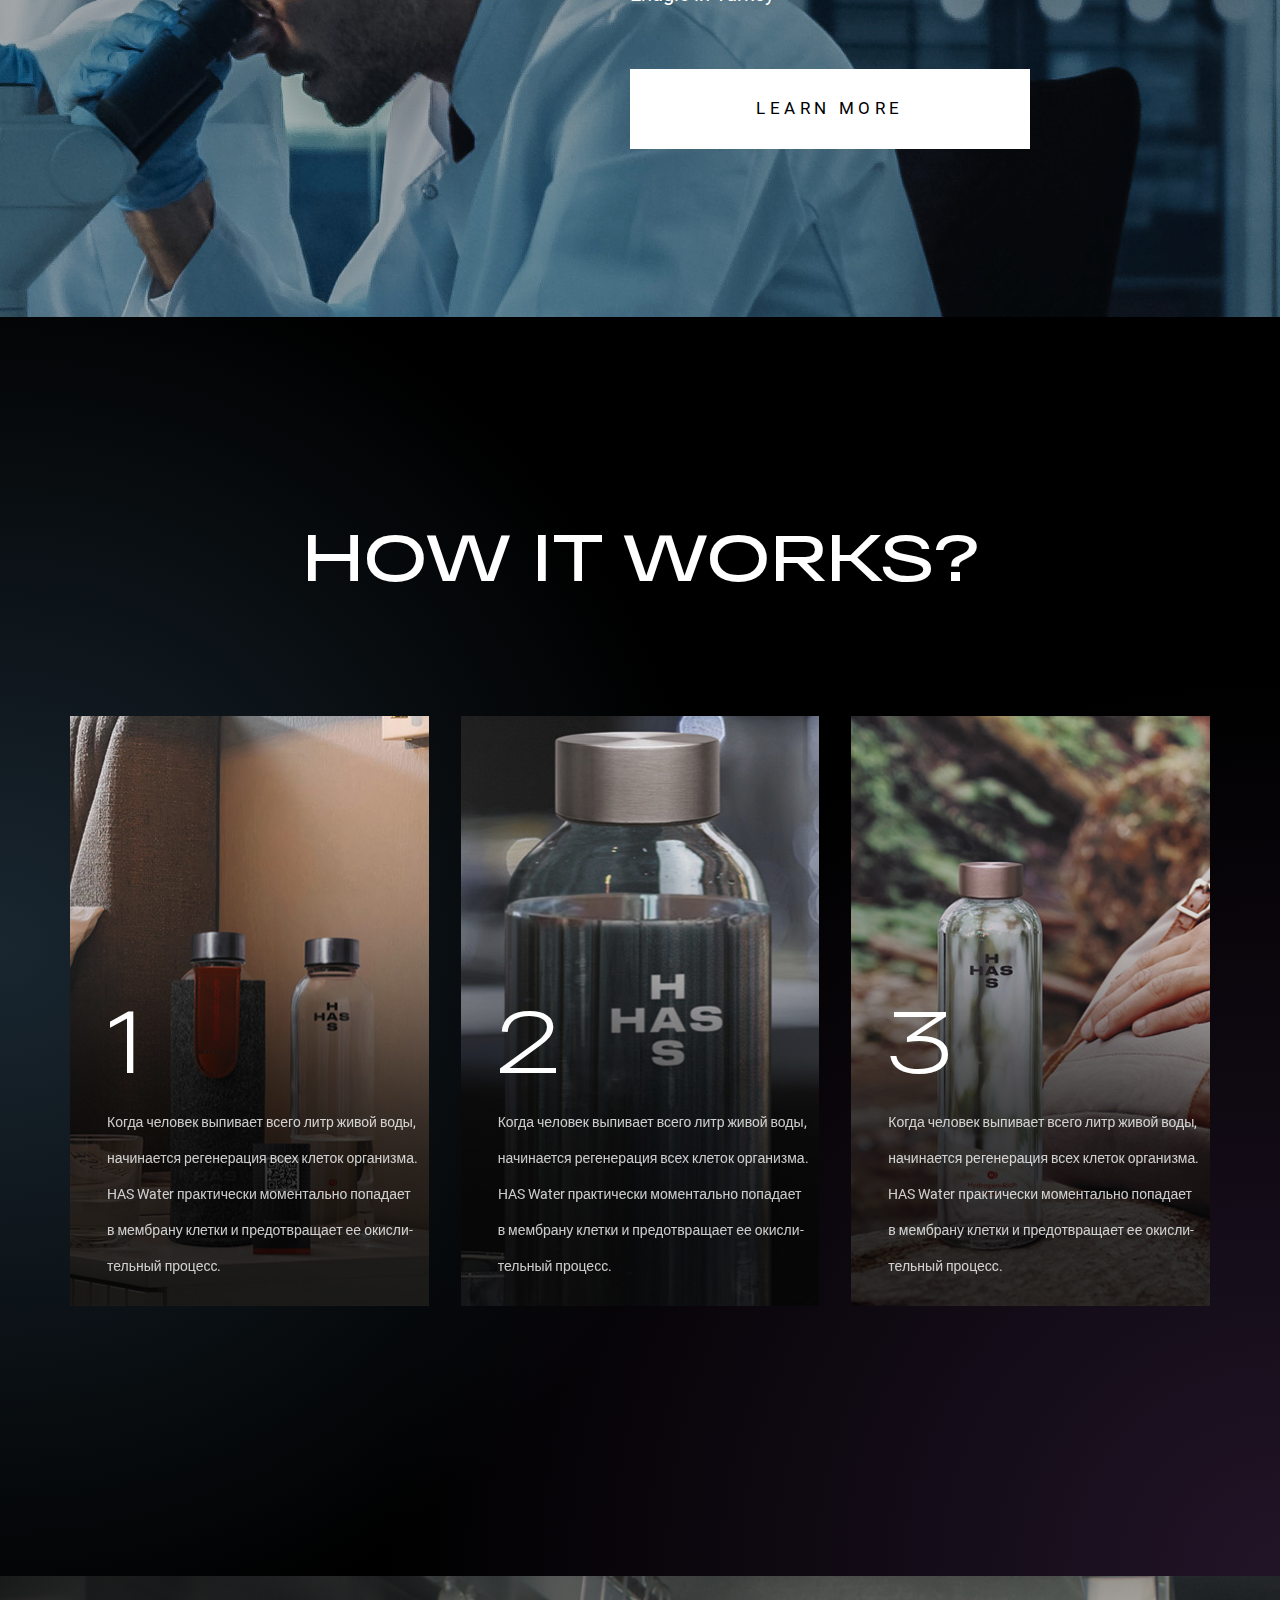
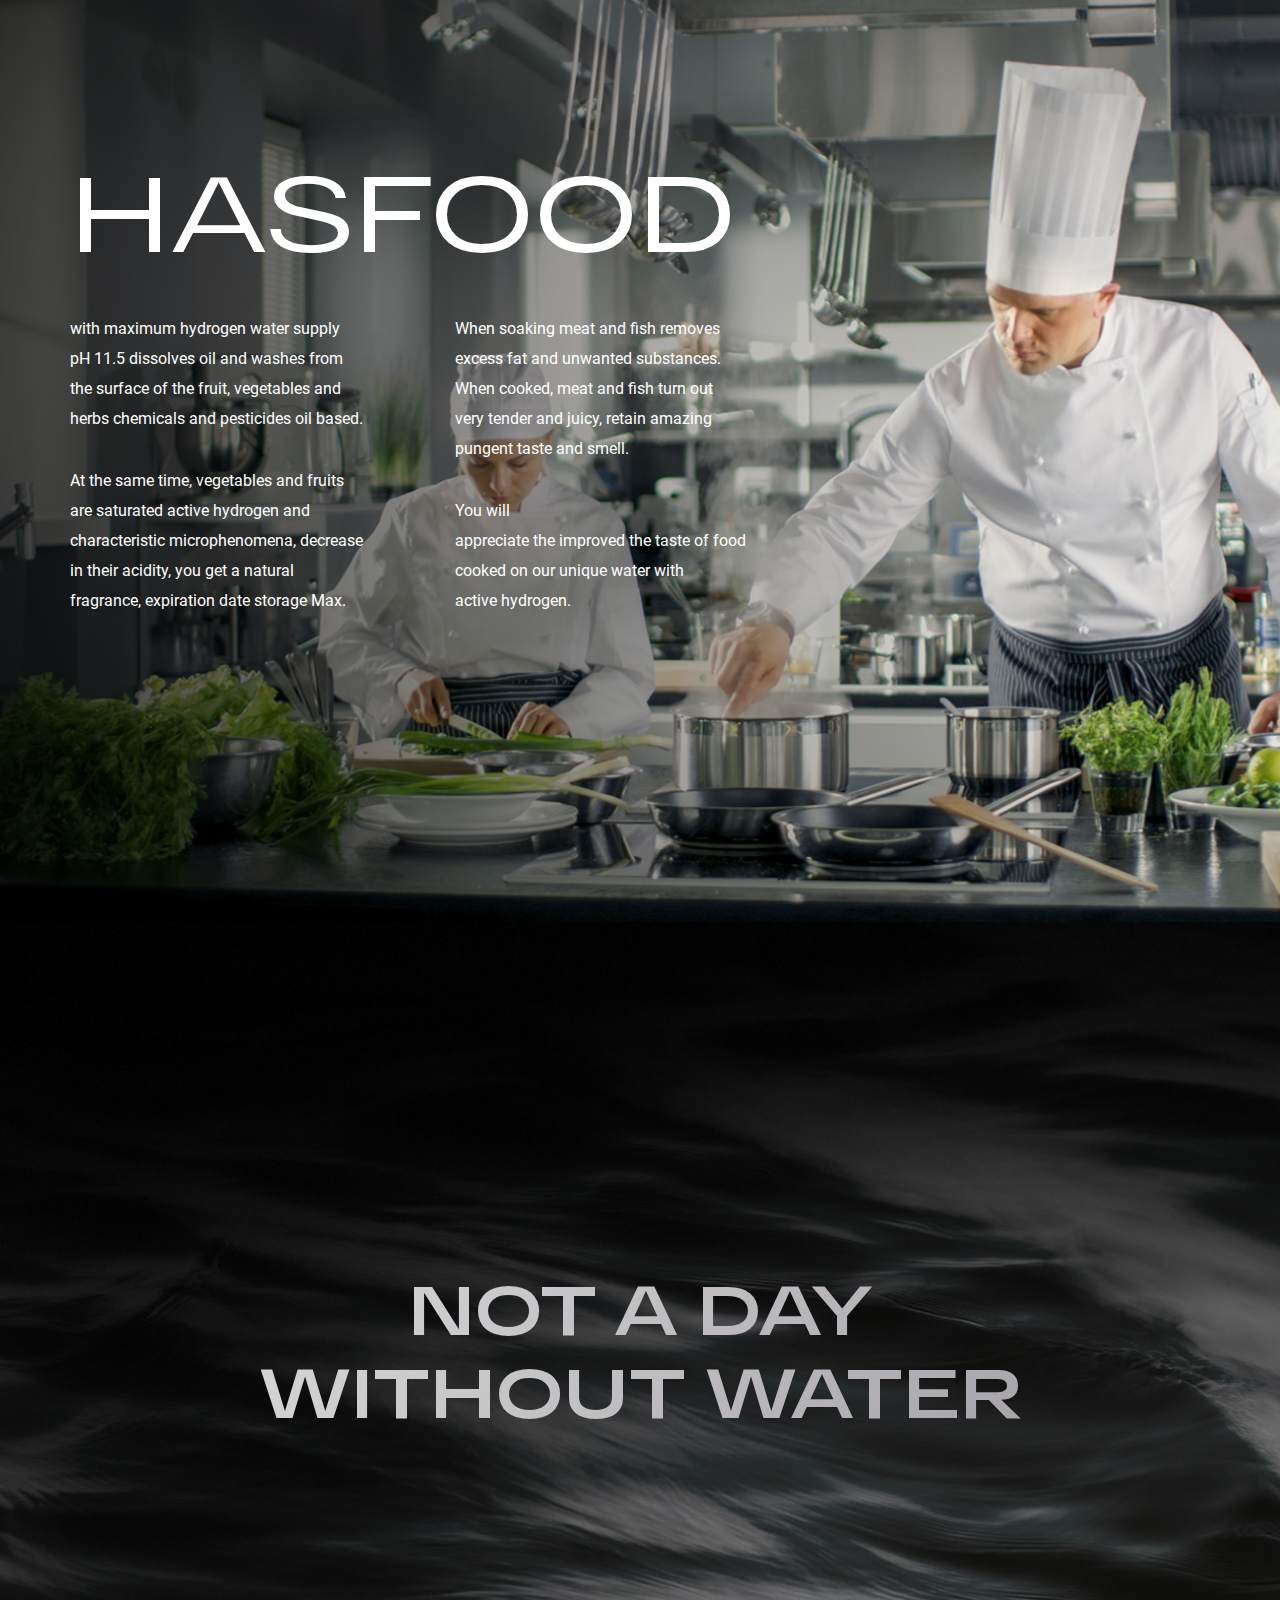
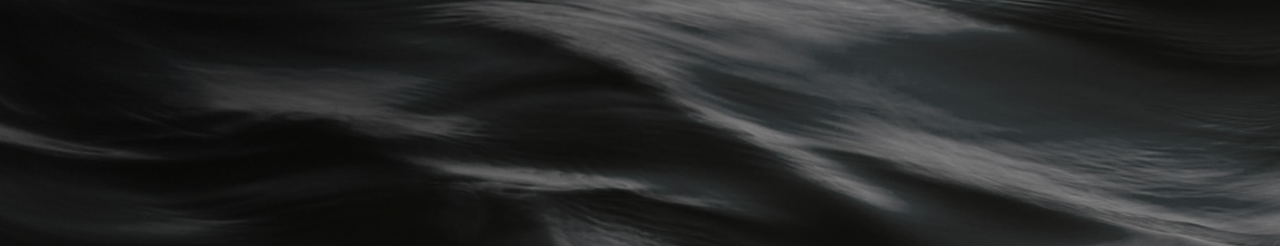
==== commit 0378e76e: "Р019" ====
--- a/home.html
+++ b/home.html
@@ -382,7 +382,7 @@
 			</section>
 
 			<section class="main-final">
-				<h2 class="main-final__title">NOT A DAY<br>WITHAUT WATER</h2>
+				<h2 class="main-final__title">NOT A DAY<br>WITHOUT WATER</h2>
 			</section>
 		</main>
 	</div>
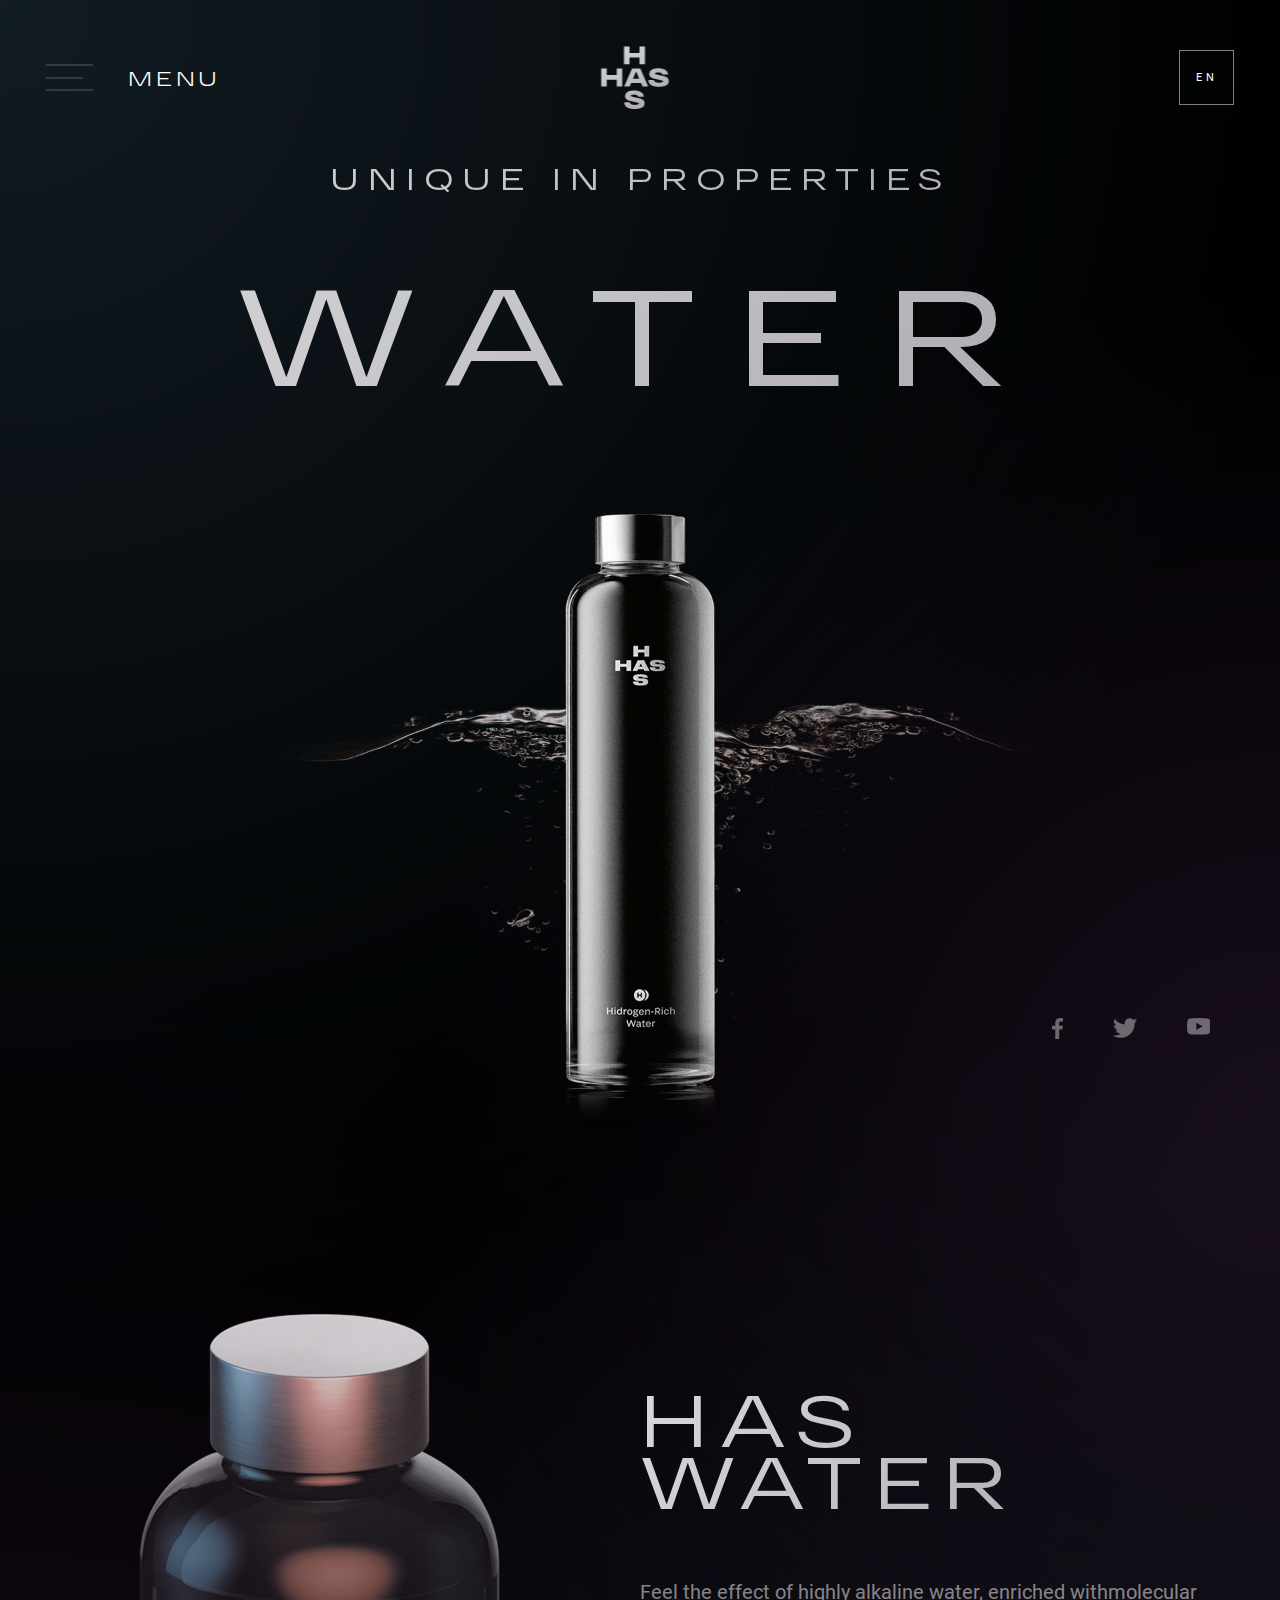
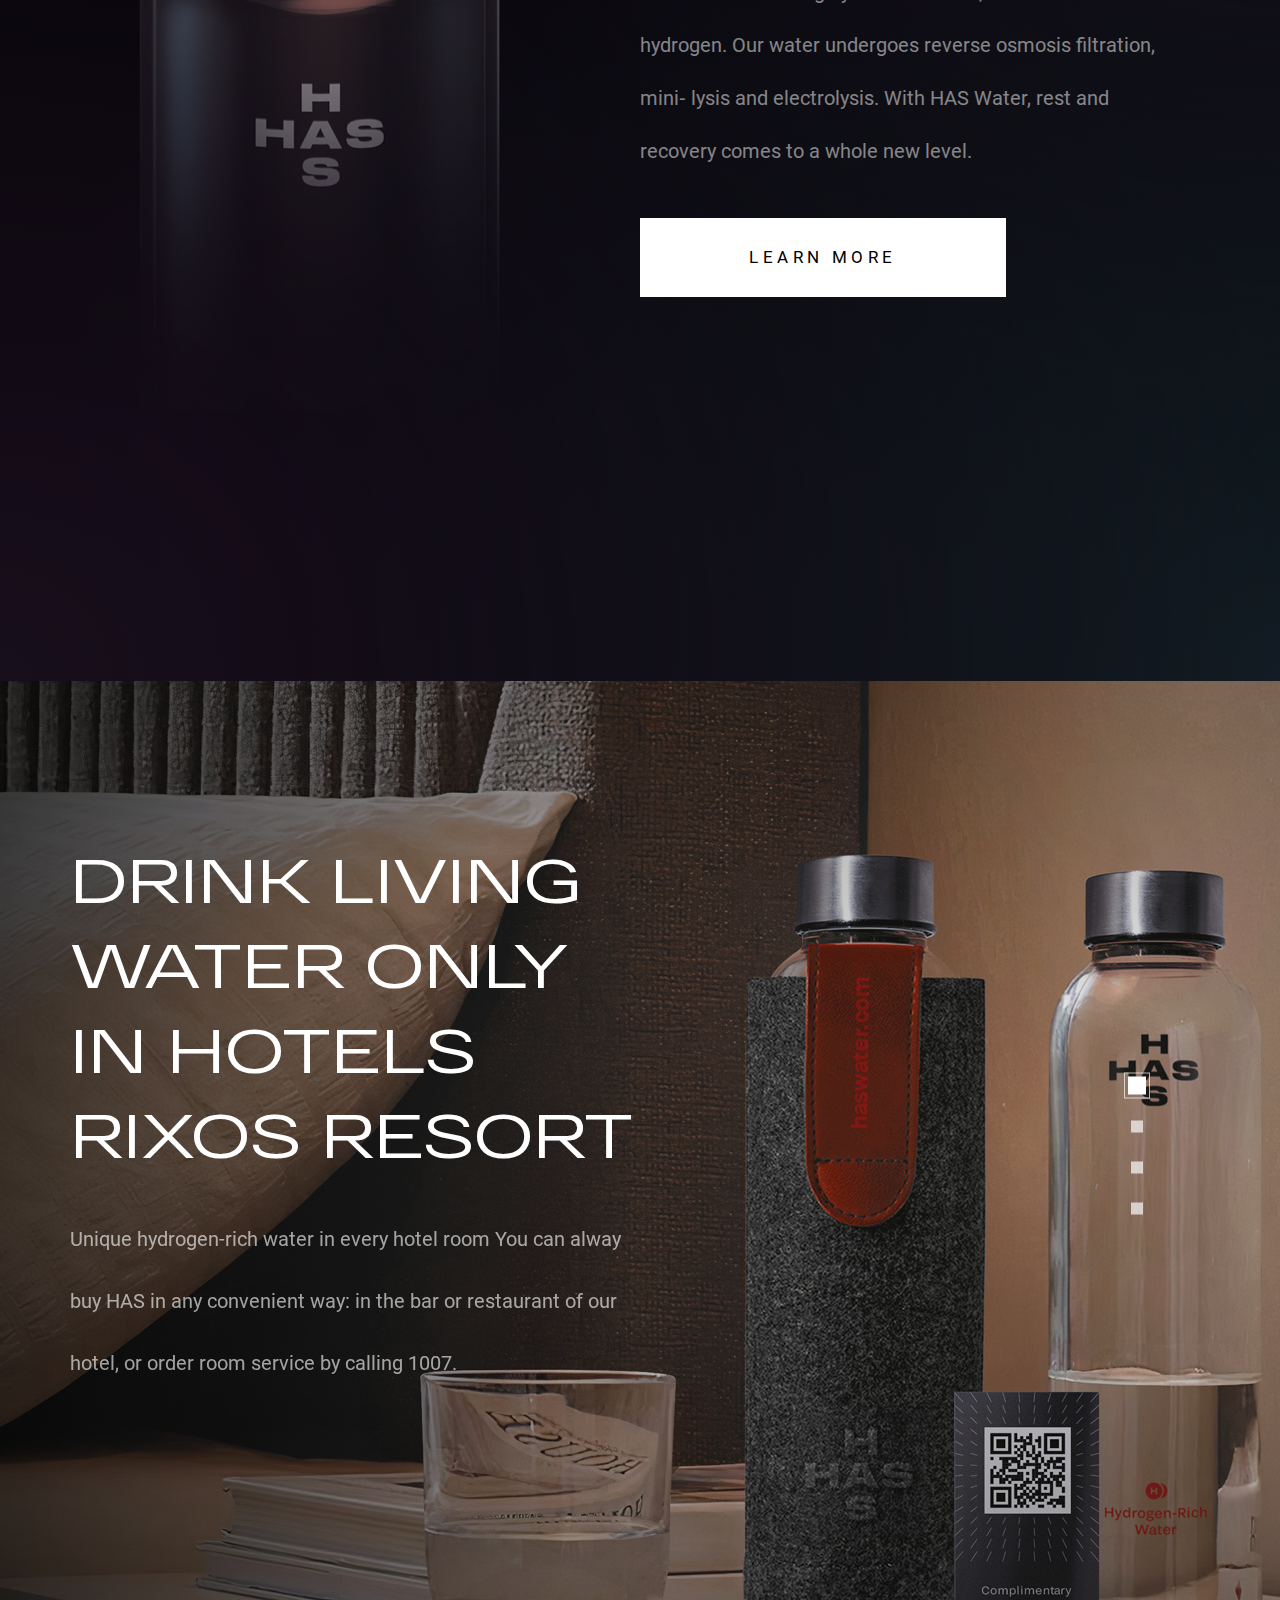
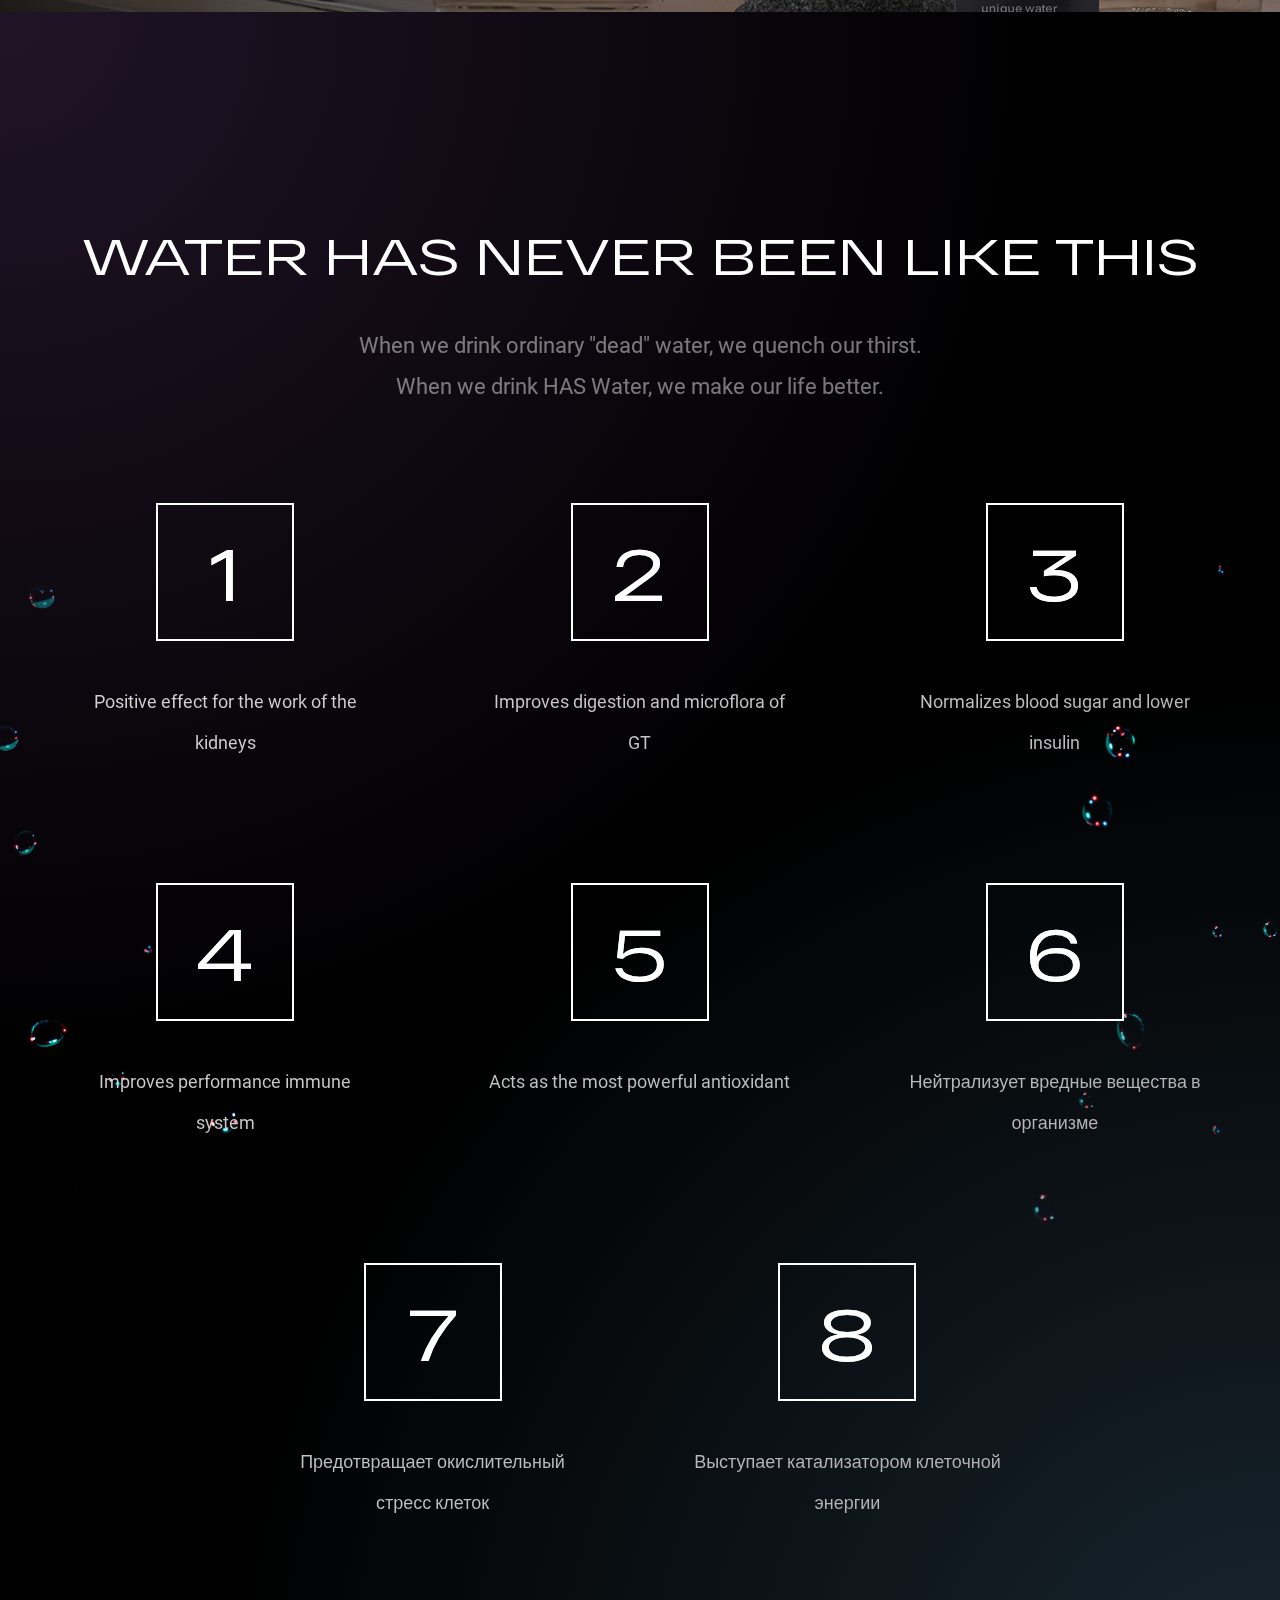
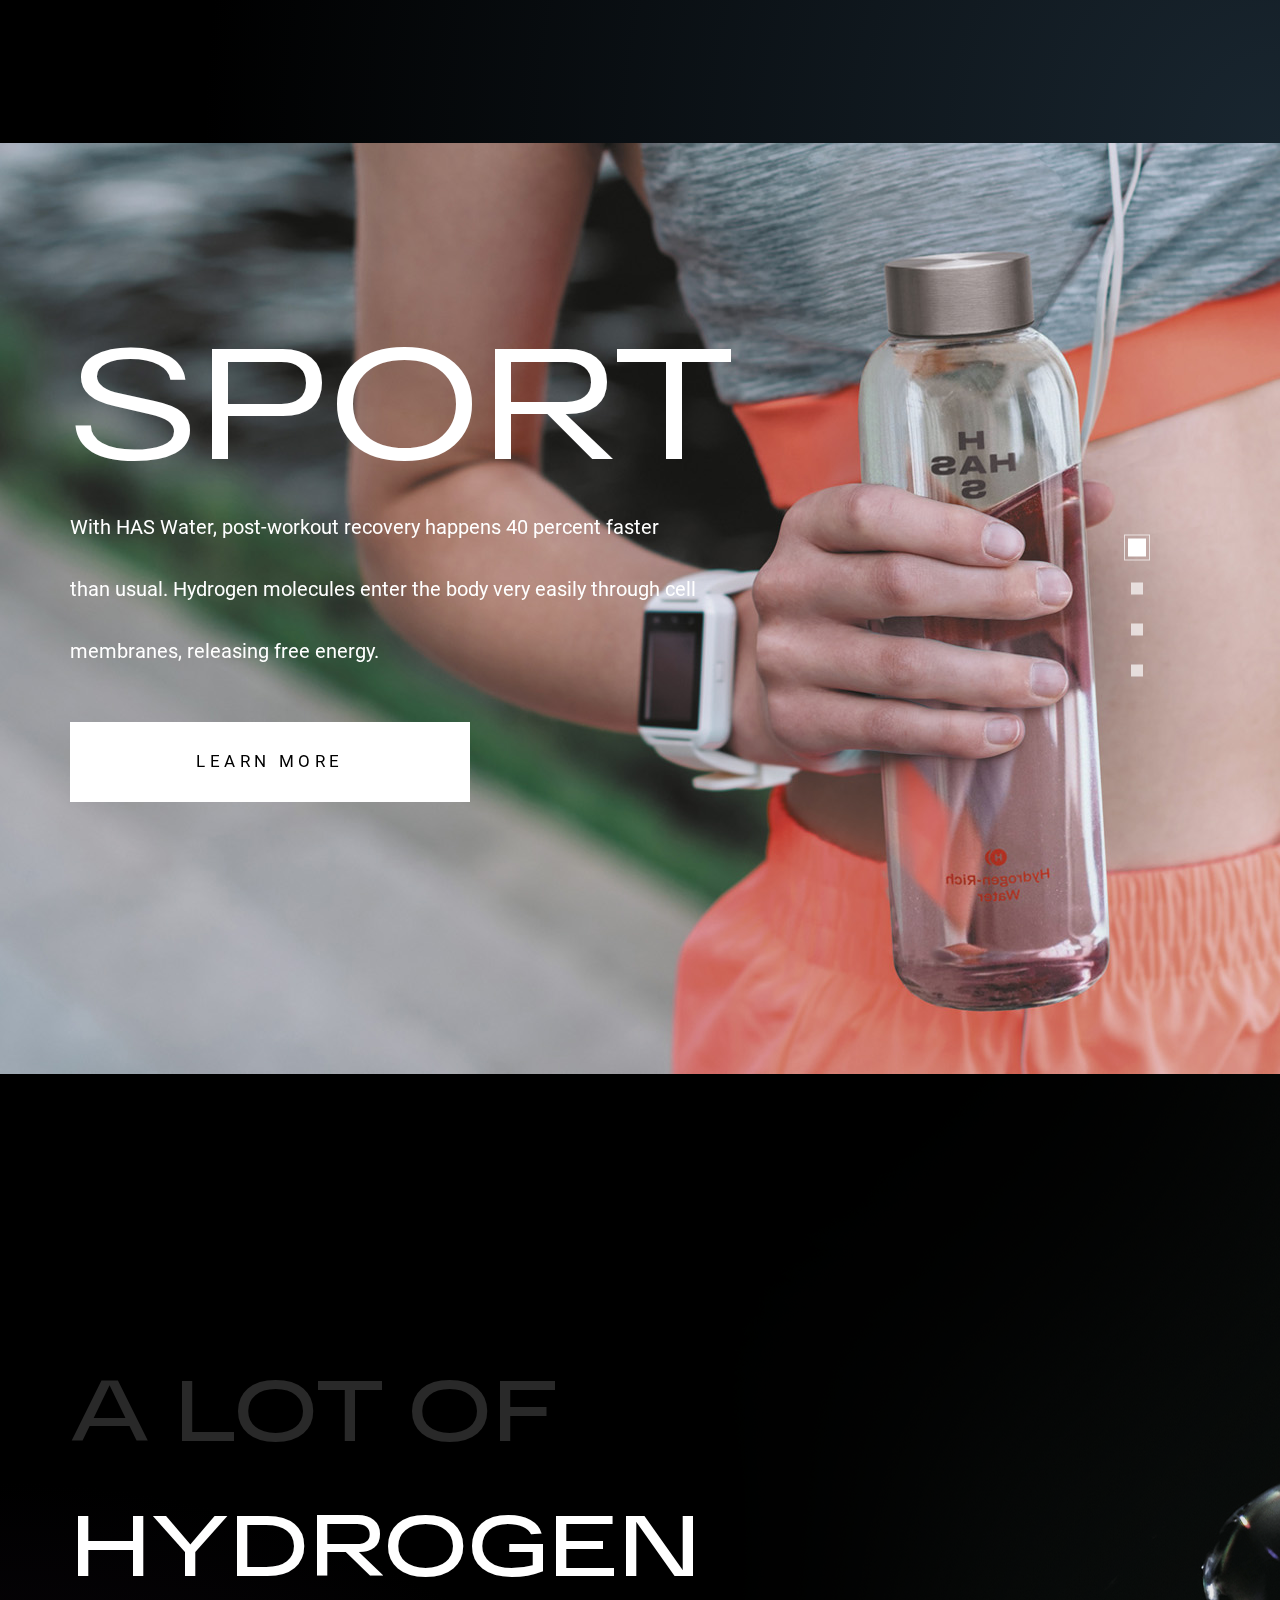
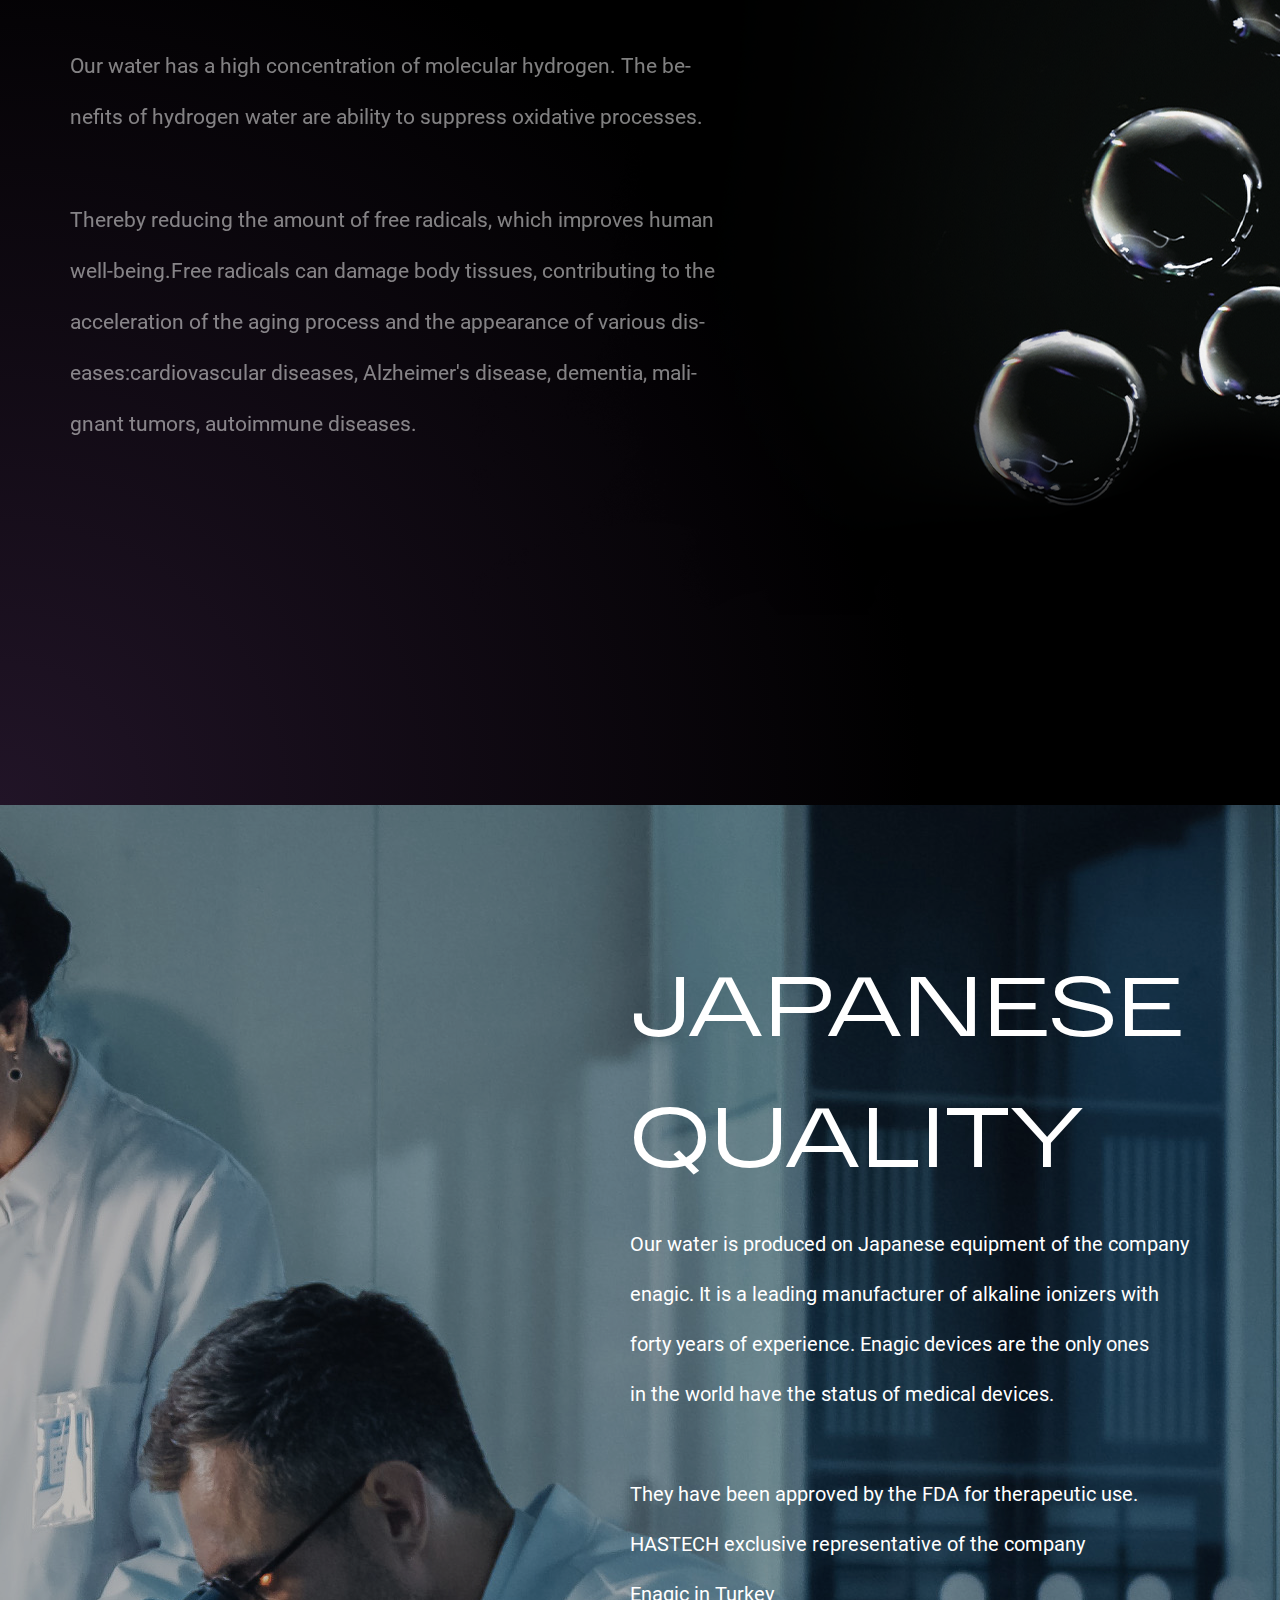
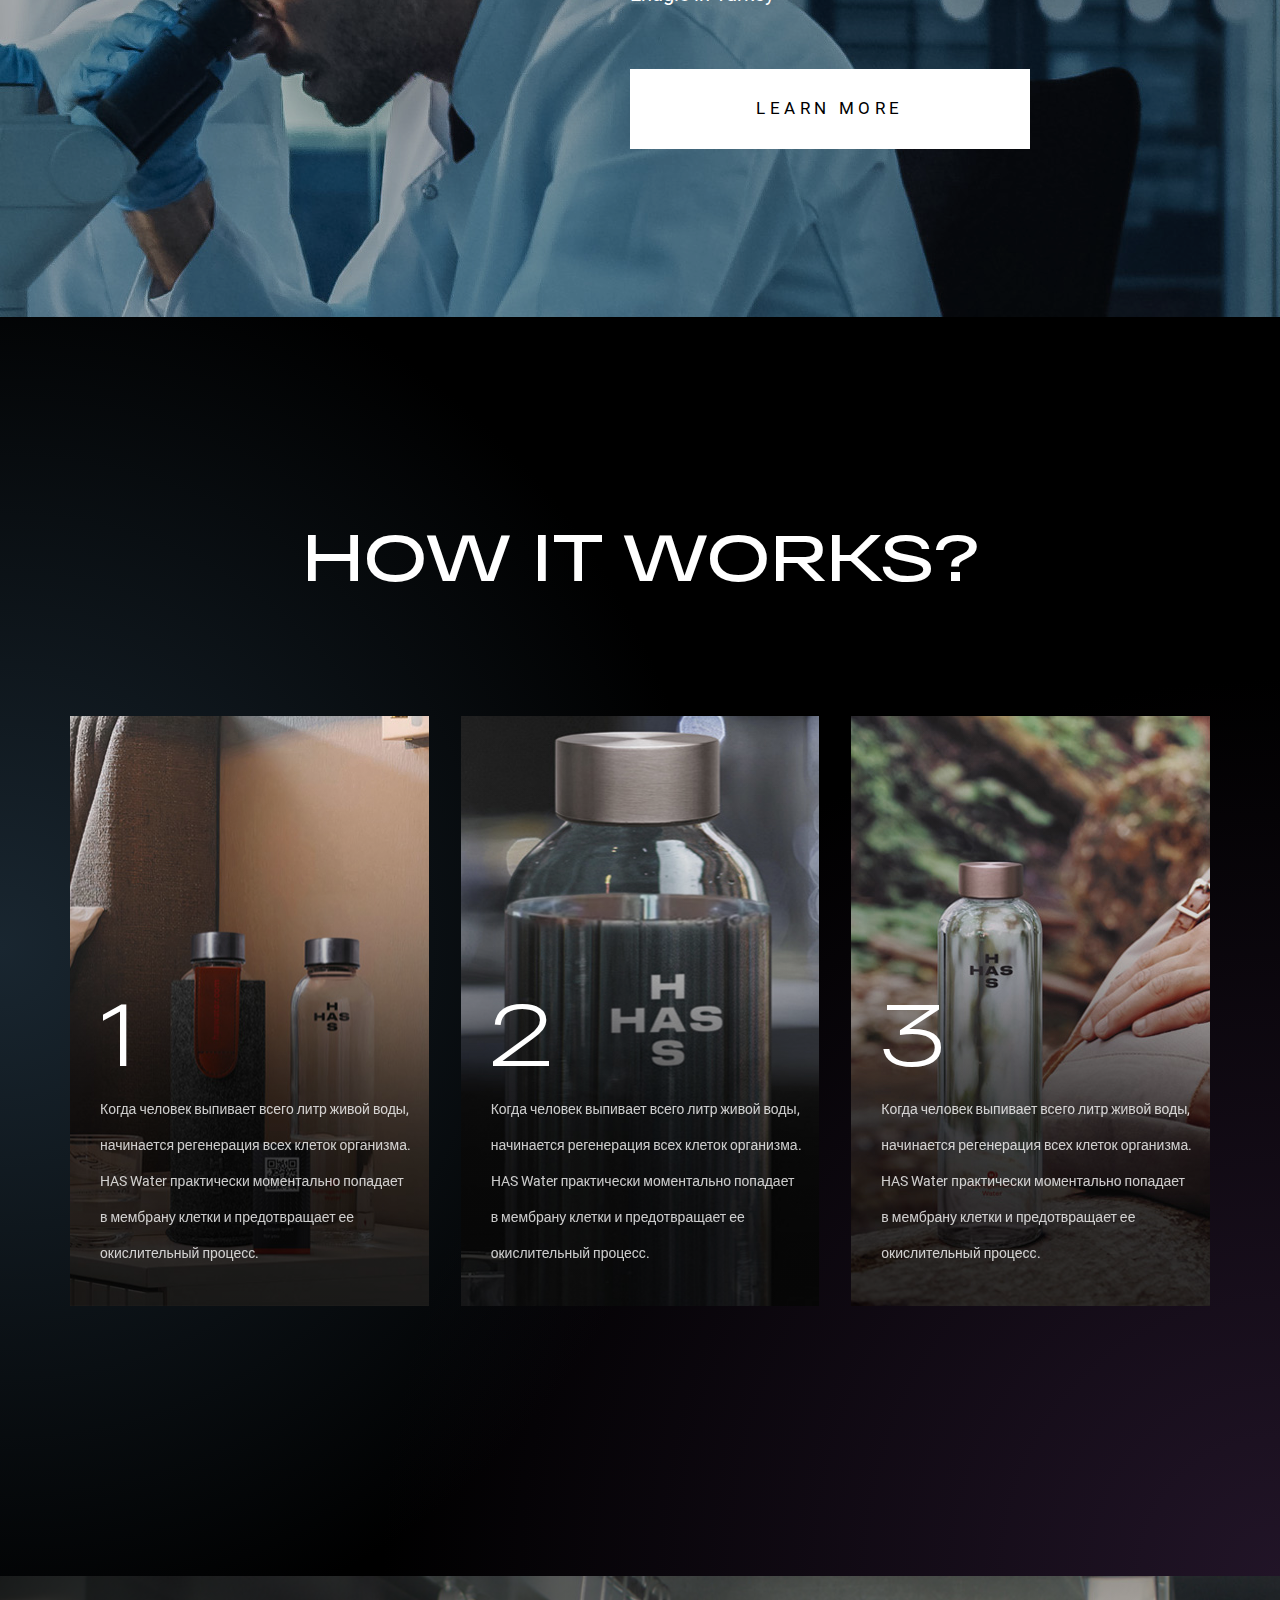
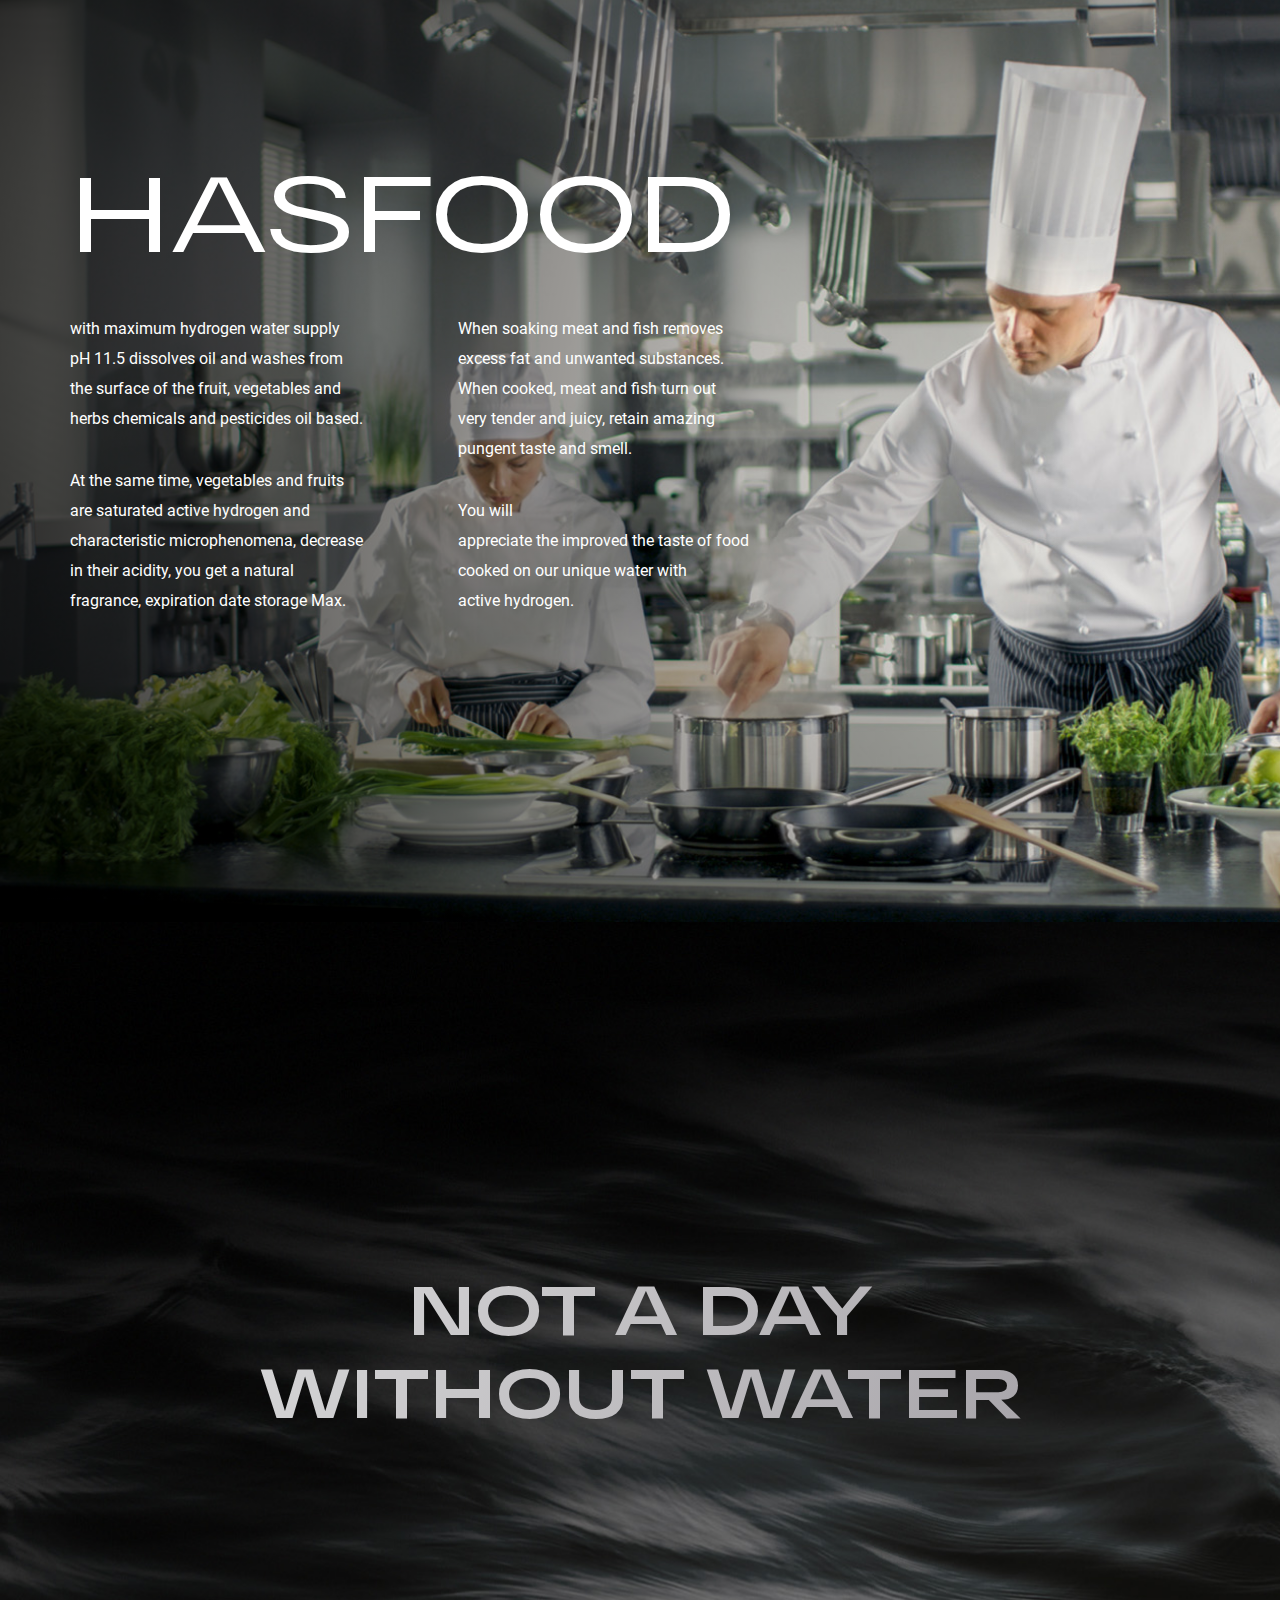
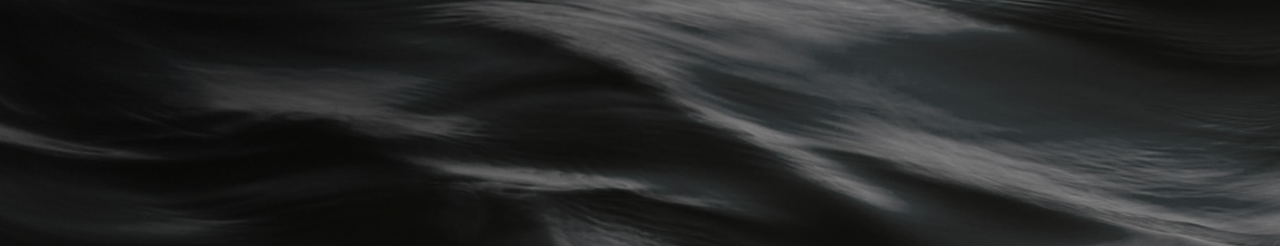
==== commit 305352c1: "Р024" ====
--- a/home.html
+++ b/home.html
@@ -310,8 +310,7 @@
 							<h3 class="how-works__item-title">1</h3>
 							<p class="how-works__item-desc">Когда человек выпивает всего литр живой воды,
 								начинается регенерация всех клеток организма. HAS Water практически моментально попадает
-								в&nbsp;мембрану клетки и предотвращает ее окисли-
-								тельный процесс.</p>
+								в&nbsp;мембрану клетки и предотвращает ее окислительный процесс.</p>
 						</li>
 						<li class="how-works__item">
 							<div class="how-works__item-bg">
@@ -323,8 +322,7 @@
 							<h3 class="how-works__item-title">2</h3>
 							<p class="how-works__item-desc">Когда человек выпивает всего литр живой воды,
 								начинается регенерация всех клеток организма. HAS Water практически моментально попадает
-								в&nbsp;мембрану клетки и предотвращает ее окисли-
-								тельный процесс.</p>
+								в&nbsp;мембрану клетки и предотвращает ее окислительный процесс.</p>
 						</li>
 						<li class="how-works__item">
 							<div class="how-works__item-bg">
@@ -336,8 +334,7 @@
 							<h3 class="how-works__item-title">3</h3>
 							<p class="how-works__item-desc">Когда человек выпивает всего литр живой воды,
 								начинается регенерация всех клеток организма. HAS Water практически моментально попадает
-								в&nbsp;мембрану клетки и предотвращает ее окисли-
-								тельный процесс.</p>
+								в&nbsp;мембрану клетки и предотвращает ее окислительный процесс.</p>
 						</li>
 					</ol>
 				</div>
--- a/css/style.css
+++ b/css/style.css
@@ -1572,9 +1572,6 @@
   position: relative;
   padding-top: 265px;
   padding-bottom: 355px;
-  background-image: url(../img/hydrogen/hydrogen.png);
-  background-repeat: no-repeat;
-  background-position: right bottom 122px;
 }
 .hydrogen::before {
   content: "";
@@ -1583,24 +1580,28 @@
   top: 0;
   width: 100%;
   height: 100%;
-  background-image: radial-gradient(circle at left bottom, #211427, transparent 50%), radial-gradient(circle at right center, #080b09, transparent 50%);
+  background-image: url(../img/hydrogen/hydrogen.png), radial-gradient(circle at left bottom, #211427, transparent 50%), radial-gradient(circle at right center, #080b09, transparent 50%);
+  background-repeat: no-repeat;
+  background-position: right bottom 122px, center, center;
 }
 @media (max-width: 1919px) {
-  .hydrogen {
-    background-position: right -200px bottom 35px;
+  .hydrogen::before {
+    background-position: right -200px bottom 35px, center, center;
   }
 }
 @media (max-width: 1439px) {
-  .hydrogen {
-    background-position: right -500px bottom 190px;
+  .hydrogen::before {
+    background-position: right -500px bottom 190px, center;
   }
 }
 @media (max-width: 1023px) {
   .hydrogen {
     padding-top: 100px;
     padding-bottom: 100px;
-    background-image: url(../img/hydrogen/hydrogen-mobile.png);
-    background-position: right bottom -120px;
+  }
+  .hydrogen::before {
+    background-image: url(../img/hydrogen/hydrogen-mobile.png), radial-gradient(circle at left bottom, #211427, transparent 80%), radial-gradient(circle at right top, #211427, transparent 20%), radial-gradient(circle at right bottom, #080b09, transparent 20%);
+    background-position: right bottom -120px, center, center, center;
   }
 }
 @media (max-width: 767px) {
@@ -1831,6 +1832,8 @@
 }
 @media (max-width: 767px) {
   .how-works__list {
+    flex-direction: column;
+    align-items: center;
     margin-right: 0;
   }
 }
@@ -1839,7 +1842,7 @@
   position: relative;
   margin-right: 32px;
   margin-bottom: 48px;
-  padding: 256px 5px 20px 37px;
+  padding: 256px 5px 20px 30px;
   width: calc(33.33333% - 32px);
   max-width: 380px;
   min-height: 590px;
@@ -1852,14 +1855,10 @@
 @media (max-width: 767px) {
   .how-works__item {
     margin-right: 0;
-    margin-left: auto;
     padding: 209px 5px 20px 27px;
     width: 100%;
+    max-width: 290px;
     min-height: 480px;
-  }
-  .how-works__item:nth-child(odd) {
-    margin-right: auto;
-    margin-left: 0;
   }
 }
 @media (max-width: 424px) {
@@ -1898,6 +1897,7 @@
   font-family: var(--ffHeader);
   font-weight: 300;
   font-size: 88px;
+  line-height: 119px;
 }
 @media (max-width: 767px) {
   .how-works__item-title {
@@ -1975,7 +1975,7 @@
 
 .has-food__content {
   position: relative;
-  max-width: 680px;
+  max-width: 685px;
 }
 @media (max-width: 1023px) {
   .has-food__content {
